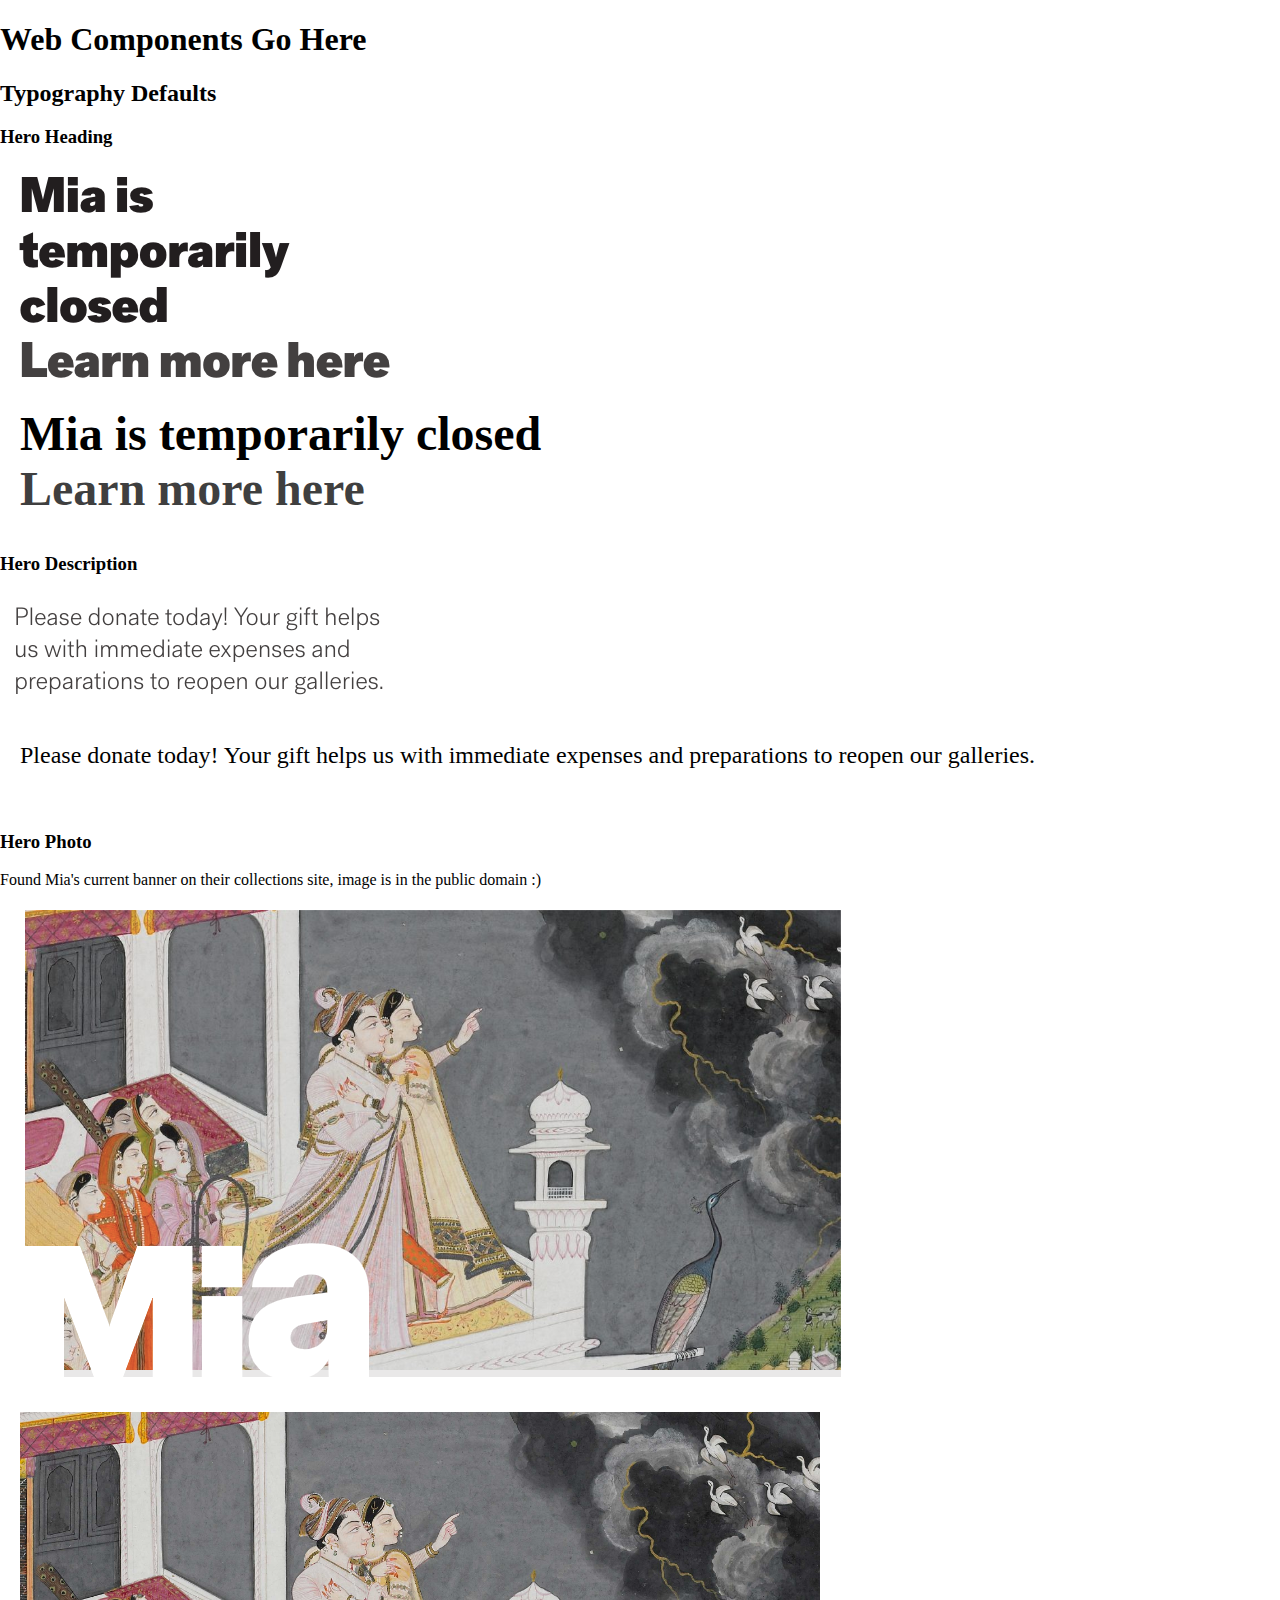
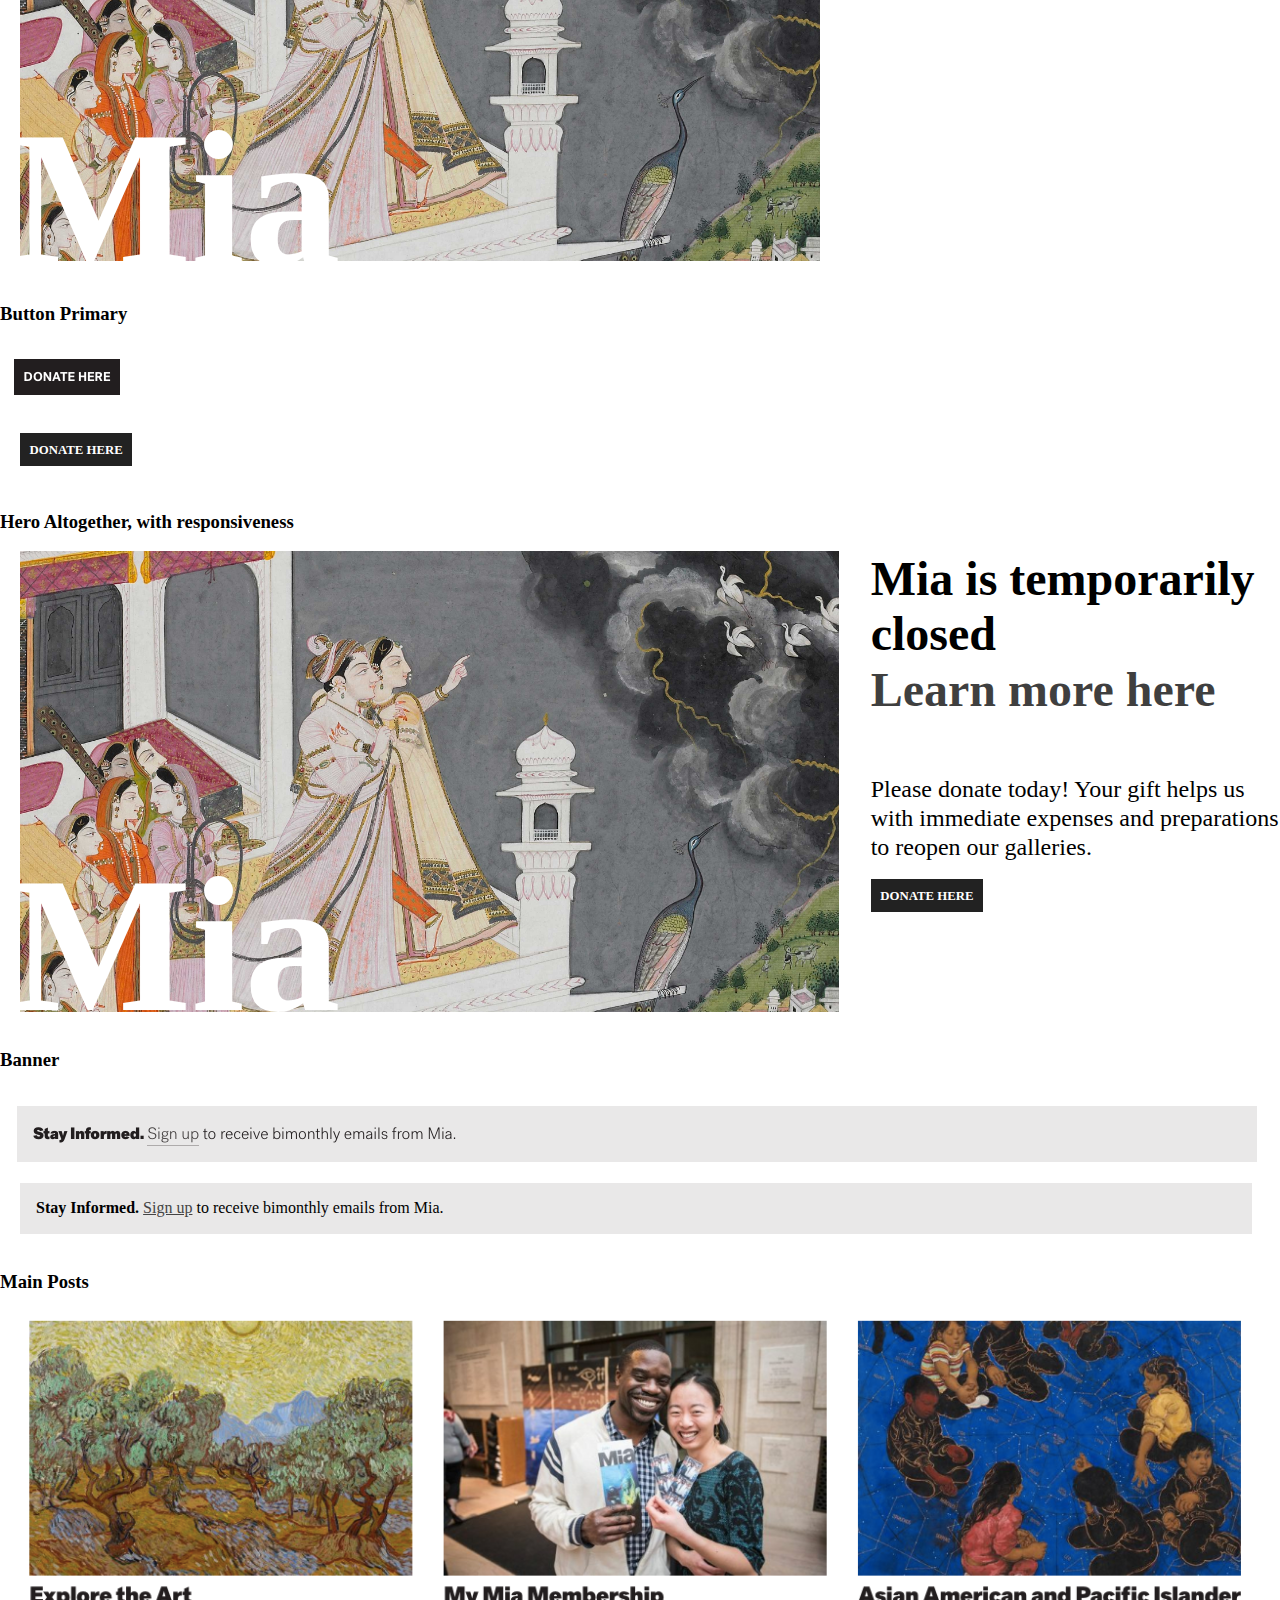
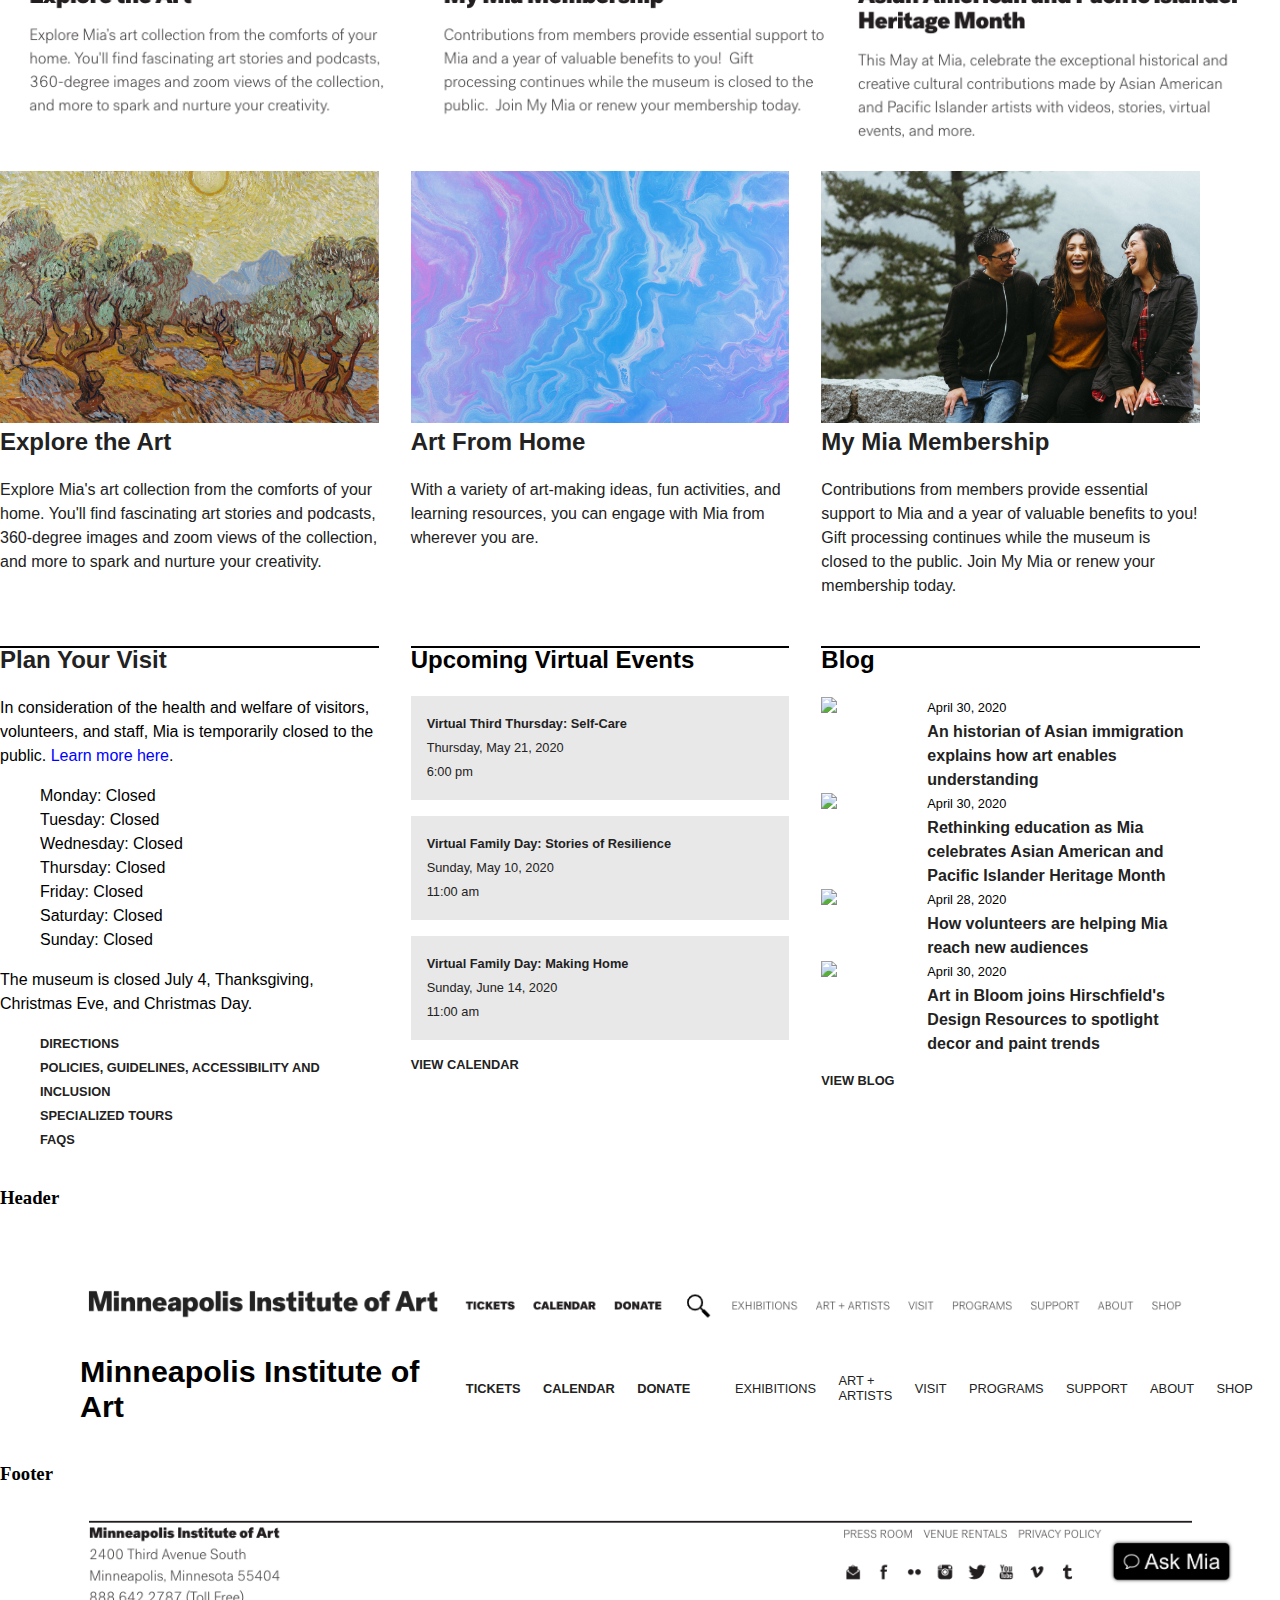
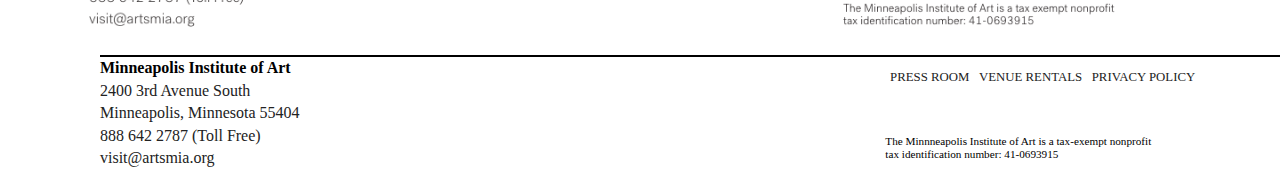
==== components/index.html @ d22b3270 "added new posts to main post" ====
<!doctype html>
<html lang="en">
    <head>
        <meta charset ="UTF-8">
        <title>Components | Mia</title>
        <link rel="stylesheet" href="../css/main.css" />
        <link rel="stylesheet" href="../css/normalize.css" />
        <script src="https://kit.fontawesome.com/094ca0e558.js" crossorigin="anonymous"></script>
        <script src="https://kit.fontawesome.com/3f10508ff5.js" crossorigin="anonymous"></script>
    </head>

    <body>
        <h1>Web Components Go Here</h1>

        <h2>Typography Defaults</h2>
        
        <article class="component">
            <h3 class="component_hero">Hero Heading</h3>
            <img src="img/home/hero/hero_title.png" alt="hero title Mia Is Temporarily Closed">
            <div class="hero__code">
                <h1 class="hero__title">Mia is temporarily closed</h1>
                <h2 class="hero__link"><a href="#">Learn more here</a></h2>
            </div>
        </article>  
        
        <br>

        <article class="component">
            <h3 class="component-hero">Hero Description</h3>
            <img src="img/home//hero/hero_description.png" alt="hero content">
            <div class="hero__code">
                <p class="hero__description">
                    Please donate today! Your gift helps us with immediate expenses and preparations to reopen our galleries.
                </p>
            </div>     
        </article>

        <br>

        <article class="component">
            <h3 class="component_hero">Hero Photo</h3>
            <p>Found Mia's current banner on their collections site, image is in the public domain :)</p>
            <img src="img/home/hero/hero_photo.png" alt="hero photo">
            <div class="hero__code">
                <figure>
                    <img src="../img/lovers16x9med.jpg" width="800" alt="watercolor">
                    <!--must credit: https://collections.artsmia.org/art/4319/lovers-watching-an-approaching-thunderstorm-india"-->
                    <figcaption class="logo">Mia</figcaption>
                </figure>
            </div>
        </article>

        <br>

        <article class="component">
            <h3 class="component_hero">Button Primary</h3>
            <img src="img/home/hero/button.png" alt="button primary">
            <div class="hero__code">
                <p class="button__primary"><a href="#">Donate Here</a></p>
            </div>
        </article>

        <br>

        <article class="component">
            <h3 class="component_hero">Hero Altogether, with responsiveness</h3>
            <div class="hero">
                <div class="hero__figure">
                    <figure>
                        <img src="../img/lovers16x9med.jpg" alt="watercolor entitled Lovers Watching an Approaching Thunderstorm">
                        <!--must credit: https://collections.artsmia.org/art/4319/lovers-watching-an-approaching-thunderstorm-india"-->
                        <figcaption class="logo">Mia</figcaption>
                    </figure>
                </div>
                <div class="hero__text">
                    <h1 class="hero__title">Mia is temporarily closed</h1>
                    <h2 class="hero__link"><a href="#">Learn more here</a></h2>

                    <p>&nbsp;</p>

                    <p class="hero__description">
                        Please donate today! Your gift helps us with immediate expenses and preparations to reopen our galleries.
                    </p>

                    <p class="button__primary"><a href="#">Donate Here</a></p>
                </div> <!--end hero text div-->
            </div> <!--end hero div-->
            

        </article>

        <br>

        <article class="component">
            <h3 class="component_hero">Banner</h3>
            <img src="img/home/banner/banner.png">
            <div class="banner__code">
                <div class="banner">
                    <h4 class="banner__title">Stay Informed.</h4>
                    <p class="banner__text"><a href="#" class="banner__link">Sign up</a> to receive bimonthly emails from Mia.</p>
                </div>
            </div>
        </article>

        <br>

        <article class="component"> 
            <h3 class="component_main">Main Posts</h3>
            <img src="img/home/posts/post-main.png" alt="screenshot">
            
            <div class="post_main">
                <div class="post_item">
                    <a href="#">
                        <img src="../img/olivetrees3x2.jpg" alt="painting of Olive Trees by Vincent Van Gogh">

                        <h3 class="item_heading">Explore the Art</h3>
                        <p>Explore Mia's art collection from the comforts of your home. You'll find fascinating art stories and podcasts, 360-degree images and zoom views of the collection, and more to spark and nurture your creativity.</p>
                    </a>
                </div>
                <div class="post_item">
                    <a href="#">
                        <img src="../img/pinkbluepainting.jpg" alt="pink and blue abstract painting">
                        
                        <h3 class="item_heading">Art From Home</h3>
                        <p>With a variety of art-making ideas, fun activities, and learning resources, you can engage with Mia from wherever you are.</p>
                    </a>
                </div>
                <div class="post_item">
                    <a href="#">
                        <img src="../img/laughingpeople.jpg" alt="three people laughing together">
                        
                        <h3 class="item_heading">My Mia Membership</h3>
                        <p>Contributions from members provide essential support to Mia and a year of valuable benefits to you! Gift processing continues while the museum is closed to the public. Join My Mia or renew your membership today.</p>
                    </a>
                </div>
                <div class="post_item">
                    <h3 class="item_heading-line"><a href="#">Plan Your Visit</a></h3>
                    <p>In consideration of the health and welfare of visitors, volunteers, and staff, Mia is temporarily closed to the public. <a href="#" class="link-blue">Learn more here</a>.</p>

                    <ul>
                        <li>Monday: Closed</li>
                        <li>Tuesday: Closed</li>
                        <li>Wednesday: Closed</li>
                        <li>Thursday: Closed</li>
                        <li>Friday: Closed</li>
                        <li>Saturday: Closed</li>
                        <li>Sunday: Closed</li>
                    </ul>

                    <p> The museum is closed July 4, Thanksgiving, Christmas Eve, and Christmas Day.</p>

                    <ul>
                        <li class="link-heavy"><a href="#">Directions</a></li>
                        <li class="link-heavy"><a href="#" class="link-heavy">Policies, Guidelines, Accessibility and Inclusion</a></li>
                        <li class="link-heavy"><a href="#" class="link-heavy">Specialized Tours</a></li>
                        <li class="link-heavy"><a href="#" class="link-heavy">FAQS</a></li>
                    </ul>
                </div>
                <div class="post_item">
                    <h3 class="item_heading-line">Upcoming Virtual Events</h3>
                    <div class="events">
                        <div class="events-list">
                            <div class="event_item">
                                <a href=#>
                                    <h4>Virtual Third Thursday: Self-Care</h4>
                                    <p>Thursday, May 21, 2020</p>
                                    <p>6:00 pm</p>
                                </a>
                            </div>
                            <div class="event_item">
                                <a href="#">
                                    <h4>Virtual Family Day: Stories of Resilience</h4>
                                    <p>Sunday, May 10, 2020</p>
                                    <p>11:00 am</p>
                                </a>
                            </div>
                            <div class="event_item">
                                <a href="#">
                                    <h4>Virtual Family Day: Making Home</h4>
                                    <p>Sunday, June 14, 2020</p>
                                    <p>11:00 am</p>
                                </a>
                            </div> <!--end div event-item-->
                        </div><!--end events list div-->
                    </div> <!--end div events-->

                    <p class="link-heavy"><a href="#">View Calendar</a></p>
        
                </div> <!--end div post item Upcoming Virtual Events-->
                <div class="post_item">
                    <h3 class="item_heading-line">Blog</h3>

                    <div class="blog-list">
                        <div class="blog_item">
                            <a href="#"><img src="http://placehold.it/90"></a>
                            <div class="blog-description">
                                <p>April 30, 2020</p>
                            <h4><a href="#">An historian of Asian immigration explains how art enables understanding</a></h4>
                            </div><!--end div blog description-->
                        </div><!--end div blog item-->
                        <div class="blog_item">
                            <a href="#"><img src="http://placehold.it/90"></a>
                            <div class="blog-description">
                                <p>April 30, 2020</p>
                                <h4><a href="#">Rethinking education as Mia celebrates Asian American and Pacific Islander Heritage Month</a></h4>
                            </div><!--end div blog description-->
                        </div><!--end div blog item-->
                        <div class="blog_item">
                            <a href="#"><img src="http://placehold.it/90"></a>
                            <div class="blog-description">
                                <p>April 28, 2020</p>
                                <h4><a href="#">How volunteers are helping Mia reach new audiences</a></h4>
                            </div><!--end div blog description-->
                        </div><!--end div blog item-->
                        <div class="blog_item">
                            <a href="#"><img src="http://placehold.it/90"></a>
                            <div class="blog-description">
                                <p>April 30, 2020</p>
                                <h4><a href="#">Art in Bloom joins Hirschfield's Design Resources to spotlight decor and paint trends</a></h4>
                            </div><!--end div blog description-->
                        </div><!--end div blog item-->
                    </div><!--end div blog post-->
                    <p class="link-heavy"><a href="#">View Blog</a></p>
                </div> <!--end div post-item Blog-->
            </div> <!--end div post main -->

        </article>




        <article class="component">
            <h3 class="component_header">Header</h3>
            <img src="img/home/header/header.png">
        
                
            <div class="header__code"> 
                <header class="page-header">
                    <h1 class="page-header_wordmark">Minneapolis Institute of Art</h1>
                    <ul class="navbar">
                        <li class="navbar_item navbar_item-primary"><a href="#!">Tickets</a></li>
                        <li class="navbar_item navbar_item-primary"><a href="#!">Calendar</a></li>
                        <li class="navbar_item navbar_item-primary"><a href="#!">Donate</a></li>
                        <li class="navbar_item navbar_item-icon"><a href="#!"><i class="fas fa-search"></i></a></li>
                        <li class="navbar_item navbar_item-secondary"><a href="#!">Exhibitions</a></li>
                        <li class="navbar_item navbar_item-secondary"><a href="#!">Art + Artists</a></li>
                        <li class="navbar_item navbar_item-secondary"><a href="#!">Visit</a></li>
                        <li class="navbar_item navbar_item-secondary"><a href="#!">Programs</a></li>
                        <li class="navbar_item navbar_item-secondary"><a href="#!">Support</a></li>
                        <li class="navbar_item navbar_item-secondary"><a href="#!">About</a></li>
                        <li class="navbar_item navbar_item-secondary"><a href="#!">Shop</a></li>
                    </ul>
                </header>
            </div>   
        </article>   
        
        <article class="component">
            <h3 class="component_footer">Footer</h3>
            <img src ="img/home/footer/footer.png">

            <div class="footer__code">
                <footer class="footer__navbar">
                    <ul class="contact__list">
                        <li class="contact__list-wordmark">Minneapolis Institute of Art</li>
                        <li class="contact__list-item"><a href="#">2400 3rd Avenue South <br> Minneapolis, Minnesota 55404</a></li>
                        <li class="contact__list-item"><a href="#">888 642 2787 (Toll Free)</a></li>
                        <li class="contact__list-item"><a href="#">visit@artsmia.org</a></li>
                    </ul>

                    <div class="nav__list">
                        <ul class="request__list">
                            <li><a href="#" class="request__list-item">Press Room</a></li>
                            <li><a href="#" class="request__list-item">Venue Rentals</a></li>
                            <li><a href="#" class="request__list-item">Privacy Policy</a></li>
                        </ul>

                        <ul class="social__list">
                            <li><a href="#" class="social__list-item"><i class="fas fa-envelope-open-text"></i></a></li>
                            <li><a href="#" class="social__list-item"><i class="fab fa-facebook-f"></i></a></li>
                            <li><a href="#" class="social__list-item"><i class="fab fa-flickr"></i></a></li>
                            <li><a href="#" class="social__list-item"><i class="fab fa-instagram-square"></i></a></li>
                            <li><a href="#" class="social__list-item"><i class="fab fa-twitter"></i></a></li>
                            <li><a href="#" class="social__list-item"><i class="fab fa-youtube-square"></i></a></li>
                            <li><a href="#" class="social__list-item"><i class="fab fa-vimeo-v"></i></a></li>
                            <li><a href="#" class="social__list-item"><i class="fab fa-tumblr"></i></a></li>
                        </ul>

                        <p class="tax-exempt">
                            The Minnneapolis Institute of Art is a tax-exempt nonprofit <br> tax identification number: 41-0693915</p>
                    </div>
                </footer>
            </div>
    
</body>
</html>
---- css/main.css ----
/** CSS for Components**/

/** Work Sans font stuffs**/
/* vietnamese */
@font-face {
  font-family: 'Work Sans';
  font-style: normal;
  font-weight: 200;
  font-display: swap;
  src: url(https://fonts.gstatic.com/s/worksans/v7/QGYsz_wNahGAdqQ43Rh_c6DptfpA4cD3.woff2) format('woff2');
  unicode-range: U+0102-0103, U+0110-0111, U+0128-0129, U+0168-0169, U+01A0-01A1, U+01AF-01B0, U+1EA0-1EF9, U+20AB;
}
/* latin-ext */
@font-face {
  font-family: 'Work Sans';
  font-style: normal;
  font-weight: 200;
  font-display: swap;
  src: url(https://fonts.gstatic.com/s/worksans/v7/QGYsz_wNahGAdqQ43Rh_cqDptfpA4cD3.woff2) format('woff2');
  unicode-range: U+0100-024F, U+0259, U+1E00-1EFF, U+2020, U+20A0-20AB, U+20AD-20CF, U+2113, U+2C60-2C7F, U+A720-A7FF;
}
/* latin */
@font-face {
  font-family: 'Work Sans';
  font-style: normal;
  font-weight: 200;
  font-display: swap;
  src: url(https://fonts.gstatic.com/s/worksans/v7/QGYsz_wNahGAdqQ43Rh_fKDptfpA4Q.woff2) format('woff2');
  unicode-range: U+0000-00FF, U+0131, U+0152-0153, U+02BB-02BC, U+02C6, U+02DA, U+02DC, U+2000-206F, U+2074, U+20AC, U+2122, U+2191, U+2193, U+2212, U+2215, U+FEFF, U+FFFD;
}
/* vietnamese */
@font-face {
  font-family: 'Work Sans';
  font-style: normal;
  font-weight: 300;
  font-display: swap;
  src: url(https://fonts.gstatic.com/s/worksans/v7/QGYsz_wNahGAdqQ43Rh_c6DptfpA4cD3.woff2) format('woff2');
  unicode-range: U+0102-0103, U+0110-0111, U+0128-0129, U+0168-0169, U+01A0-01A1, U+01AF-01B0, U+1EA0-1EF9, U+20AB;
}
/* latin-ext */
@font-face {
  font-family: 'Work Sans';
  font-style: normal;
  font-weight: 300;
  font-display: swap;
  src: url(https://fonts.gstatic.com/s/worksans/v7/QGYsz_wNahGAdqQ43Rh_cqDptfpA4cD3.woff2) format('woff2');
  unicode-range: U+0100-024F, U+0259, U+1E00-1EFF, U+2020, U+20A0-20AB, U+20AD-20CF, U+2113, U+2C60-2C7F, U+A720-A7FF;
}
/* latin */
@font-face {
  font-family: 'Work Sans';
  font-style: normal;
  font-weight: 300;
  font-display: swap;
  src: url(https://fonts.gstatic.com/s/worksans/v7/QGYsz_wNahGAdqQ43Rh_fKDptfpA4Q.woff2) format('woff2');
  unicode-range: U+0000-00FF, U+0131, U+0152-0153, U+02BB-02BC, U+02C6, U+02DA, U+02DC, U+2000-206F, U+2074, U+20AC, U+2122, U+2191, U+2193, U+2212, U+2215, U+FEFF, U+FFFD;
}
/* vietnamese */
@font-face {
  font-family: 'Work Sans';
  font-style: normal;
  font-weight: 400;
  font-display: swap;
  src: url(https://fonts.gstatic.com/s/worksans/v7/QGYsz_wNahGAdqQ43Rh_c6DptfpA4cD3.woff2) format('woff2');
  unicode-range: U+0102-0103, U+0110-0111, U+0128-0129, U+0168-0169, U+01A0-01A1, U+01AF-01B0, U+1EA0-1EF9, U+20AB;
}
/* latin-ext */
@font-face {
  font-family: 'Work Sans';
  font-style: normal;
  font-weight: 400;
  font-display: swap;
  src: url(https://fonts.gstatic.com/s/worksans/v7/QGYsz_wNahGAdqQ43Rh_cqDptfpA4cD3.woff2) format('woff2');
  unicode-range: U+0100-024F, U+0259, U+1E00-1EFF, U+2020, U+20A0-20AB, U+20AD-20CF, U+2113, U+2C60-2C7F, U+A720-A7FF;
}
/* latin */
@font-face {
  font-family: 'Work Sans';
  font-style: normal;
  font-weight: 400;
  font-display: swap;
  src: url(https://fonts.gstatic.com/s/worksans/v7/QGYsz_wNahGAdqQ43Rh_fKDptfpA4Q.woff2) format('woff2');
  unicode-range: U+0000-00FF, U+0131, U+0152-0153, U+02BB-02BC, U+02C6, U+02DA, U+02DC, U+2000-206F, U+2074, U+20AC, U+2122, U+2191, U+2193, U+2212, U+2215, U+FEFF, U+FFFD;
}
/* vietnamese */
@font-face {
  font-family: 'Work Sans';
  font-style: normal;
  font-weight: 500;
  font-display: swap;
  src: url(https://fonts.gstatic.com/s/worksans/v7/QGYsz_wNahGAdqQ43Rh_c6DptfpA4cD3.woff2) format('woff2');
  unicode-range: U+0102-0103, U+0110-0111, U+0128-0129, U+0168-0169, U+01A0-01A1, U+01AF-01B0, U+1EA0-1EF9, U+20AB;
}
/* latin-ext */
@font-face {
  font-family: 'Work Sans';
  font-style: normal;
  font-weight: 500;
  font-display: swap;
  src: url(https://fonts.gstatic.com/s/worksans/v7/QGYsz_wNahGAdqQ43Rh_cqDptfpA4cD3.woff2) format('woff2');
  unicode-range: U+0100-024F, U+0259, U+1E00-1EFF, U+2020, U+20A0-20AB, U+20AD-20CF, U+2113, U+2C60-2C7F, U+A720-A7FF;
}
/* latin */
@font-face {
  font-family: 'Work Sans';
  font-style: normal;
  font-weight: 500;
  font-display: swap;
  src: url(https://fonts.gstatic.com/s/worksans/v7/QGYsz_wNahGAdqQ43Rh_fKDptfpA4Q.woff2) format('woff2');
  unicode-range: U+0000-00FF, U+0131, U+0152-0153, U+02BB-02BC, U+02C6, U+02DA, U+02DC, U+2000-206F, U+2074, U+20AC, U+2122, U+2191, U+2193, U+2212, U+2215, U+FEFF, U+FFFD;
}
/* vietnamese */
@font-face {
  font-family: 'Work Sans';
  font-style: normal;
  font-weight: 700;
  font-display: swap;
  src: url(https://fonts.gstatic.com/s/worksans/v7/QGYsz_wNahGAdqQ43Rh_c6DptfpA4cD3.woff2) format('woff2');
  unicode-range: U+0102-0103, U+0110-0111, U+0128-0129, U+0168-0169, U+01A0-01A1, U+01AF-01B0, U+1EA0-1EF9, U+20AB;
}
/* latin-ext */
@font-face {
  font-family: 'Work Sans';
  font-style: normal;
  font-weight: 700;
  font-display: swap;
  src: url(https://fonts.gstatic.com/s/worksans/v7/QGYsz_wNahGAdqQ43Rh_cqDptfpA4cD3.woff2) format('woff2');
  unicode-range: U+0100-024F, U+0259, U+1E00-1EFF, U+2020, U+20A0-20AB, U+20AD-20CF, U+2113, U+2C60-2C7F, U+A720-A7FF;
}
/* latin */
@font-face {
  font-family: 'Work Sans';
  font-style: normal;
  font-weight: 700;
  font-display: swap;
  src: url(https://fonts.gstatic.com/s/worksans/v7/QGYsz_wNahGAdqQ43Rh_fKDptfpA4Q.woff2) format('woff2');
  unicode-range: U+0000-00FF, U+0131, U+0152-0153, U+02BB-02BC, U+02C6, U+02DA, U+02DC, U+2000-206F, U+2074, U+20AC, U+2122, U+2191, U+2193, U+2212, U+2215, U+FEFF, U+FFFD;
}
/* vietnamese */
@font-face {
  font-family: 'Work Sans';
  font-style: normal;
  font-weight: 900;
  font-display: swap;
  src: url(https://fonts.gstatic.com/s/worksans/v7/QGYsz_wNahGAdqQ43Rh_c6DptfpA4cD3.woff2) format('woff2');
  unicode-range: U+0102-0103, U+0110-0111, U+0128-0129, U+0168-0169, U+01A0-01A1, U+01AF-01B0, U+1EA0-1EF9, U+20AB;
}
/* latin-ext */
@font-face {
  font-family: 'Work Sans';
  font-style: normal;
  font-weight: 900;
  font-display: swap;
  src: url(https://fonts.gstatic.com/s/worksans/v7/QGYsz_wNahGAdqQ43Rh_cqDptfpA4cD3.woff2) format('woff2');
  unicode-range: U+0100-024F, U+0259, U+1E00-1EFF, U+2020, U+20A0-20AB, U+20AD-20CF, U+2113, U+2C60-2C7F, U+A720-A7FF;
}
/* latin */
@font-face {
  font-family: 'Work Sans';
  font-style: normal;
  font-weight: 900;
  font-display: swap;
  src: url(https://fonts.gstatic.com/s/worksans/v7/QGYsz_wNahGAdqQ43Rh_fKDptfpA4Q.woff2) format('woff2');
  unicode-range: U+0000-00FF, U+0131, U+0152-0153, U+02BB-02BC, U+02C6, U+02DA, U+02DC, U+2000-206F, U+2074, U+20AC, U+2122, U+2191, U+2193, U+2212, U+2215, U+FEFF, U+FFFD;
}


img {
  max-width: 100%;
}

/**Header**/
/** Make it Match 11.2 Assignment **/


.header__code {
  font-family: 'Work Sans', sans-serif; 
}


.page-header {
  display: flex;
  padding-left: 5rem;
  justify-content: center;
  margin: 0;
}

.page-header_wordmark {
  font-weight: 700;
  font-size: 1.9rem;
}

.navbar {
  list-style-type: none;
  display: flex;
  align-items: center;
  font-size: .8rem;
  padding: 0 1rem; 
}

.navbar_item {
  padding: 0 .7rem;
}


.navbar_item a {
  text-decoration: none;
  color:#222;
}

.navbar_item a:hover {
   text-decoration: underline;
}

.navbar_item-icon {
  font-size: 1.2rem;
}

.navbar_item-icon a:hover {
  color: rgba(0, 0, 0, .75);
}

.navbar_item-primary, .navbar_item-secondary {
  text-transform: uppercase;
}

.navbar_item-primary {
  font-weight: 700;
}

.navbar_item-secondary {
  font-weight: 300;
}


/**Hero**/

  .hero__code, .banner__code, .hero {
    font-family: 'Work Sans', serif;
    padding-left: 20px;
  }

  .hero__title {
  font-weight: 900;
  font-size: 3rem;
  margin: 0;
  }

  h2 {
      margin: 0;
  }

  .hero__link a {
      font-weight: 900;
      font-size: 3rem;
      color: rgba(0, 0, 0, .75);
      text-decoration: none;
  }

  .hero__link a:hover {
    color: #222;
  }

  .hero__description {
    font-weight: 300;
    font-size: 1.5rem;
    line-height: 1.8rem;
  }

  figure {
    position: relative;
    margin: 0;
  }

  .hero img {
    display: block;
    max-width: 100%;
  }
  
  .logo {
  position: absolute;
  bottom: -45px;
  left: -10px;
  color: white;
  font-weight: 900;
  font-size: 12rem;
  width: 100%;
  max-height: 100%;
  overflow: hidden;
}

.hero {
  display: grid;
  grid-template-columns: 2fr 1fr;
  grid-gap: 2rem;
  box-sizing: border-box;
  max-width: 80rem;
}

@media (max-width: 65rem) {
  .hero {
  grid-template-columns: 1fr;
  }
}


/** Buttons**/

.button__primary a {
  color: white;
  text-decoration: none;
  text-transform: uppercase;
  background-color: #222;
  padding: .6rem;
  font-weight: 700;
  font-size: .8rem;
}

.button__primary a:hover {
  background-color: rgba(0,0,0,.75);
}

/**Banner**/

.banner {
  background-color: #e9e8e8;
  max-width: 75rem;
  padding: 1rem;
}

.banner__title {
  display: inline;
  font-weight: 700;
 
}

.banner__text {
  display: inline;
  font-weight: 300;
}

.banner__link {
  color: #444;
}

/** Footer **/

.footer__code {
  font-family: 'Work Sans', sans serif;
  padding-left: 100px;
  
}

.footer__navbar {
  display: flex;
  justify-content: space-between;
  border-top: 2px solid black;
  max-width: 75rem;
  flex-wrap: wrap;
}

footer ul {
  list-style-type: none;
}

.contact__list {
  font-weight: 300;
  line-height: 1.4rem;
  padding: 0;
  margin: 0;

}
  
.contact__list-wordmark {
  font-weight: 700;
}

.contact__list-item a {
  text-decoration: none;
  color: #222;
}

.contact__list-item a:hover {
  text-decoration: underline;
}

.nav__list {
  padding-right: 5rem;
}

.request__list {
  display: flex;
  text-transform: uppercase;
  font-weight: 300;
  font-size: .8rem;
  padding: 0;
}

.request__list-item {
  padding: .3rem;
}

.request__list a:hover {
  text-decoration: underline;
}

.request__list a, .social__list a {
  color: #222;
  text-decoration: none;
}

.social__list {
  display: flex;
  padding: 0;
}

.social__list-item {
  padding: .7rem;
}

.social__list a:hover {
  color: rgba(0, 0, 0, .75);
}

.tax-exempt{
  font-weight: 300;
  font-size: .7rem;
}


/**Post Main**/

.post_main {
  display: grid;
  grid-template-columns: repeat(auto-fill, minmax(300px, 1fr));
  grid-gap: 2rem;
  font-family: "Work Sans", sans-serif;
  font-weight: 300;
  max-width: 75rem;
  line-height: 1.5rem;
}

.post_main a {
  text-decoration: none;
  color: #222;
}

.item_heading {
  font-weight: 900;
  font-size: 1.5rem;
  margin-top: 0;
}

.item_heading-line {
  font-weight: 900;
  font-size: 1.5rem;
  border-top: 2px solid black;
  margin-top: 0;
}

.link-heavy {
  font-weight: 700;
  font-size: .8rem;
  text-transform: uppercase;
  color: #222;
}

.link-heavy a:hover {
  text-decoration: underline;
}

.link-blue {
  color: blue !important;
}

.post_item ul {
  list-style-type: none;
}

/**Upcoming Virtual Events and Blog**/

.events-list {
  display: grid;
  grid-row-gap: 1rem;
  font-size: .8rem;
}

.event_item {
  background-color: #e9e8e8;
  padding: 1rem;
}

.event_item:hover {
  background-color: #333;
}

.event_item a:hover {
  color: white;
}

.blog_item {
  display: grid;
  grid-template-columns: 90px 1fr;
  grid-column-gap: 1rem;
  margin: 0;
}

.blog_item p, .event_item p {
  font-size: .8rem;
  margin: 0;
}

.blog_item h4 {
  margin: 0;
  font-weight: 800;
}

.blog_item a:hover {
  text-decoration: underline;

}

.event_item h4 {
  margin: 0;
  font-weight: 700;
}
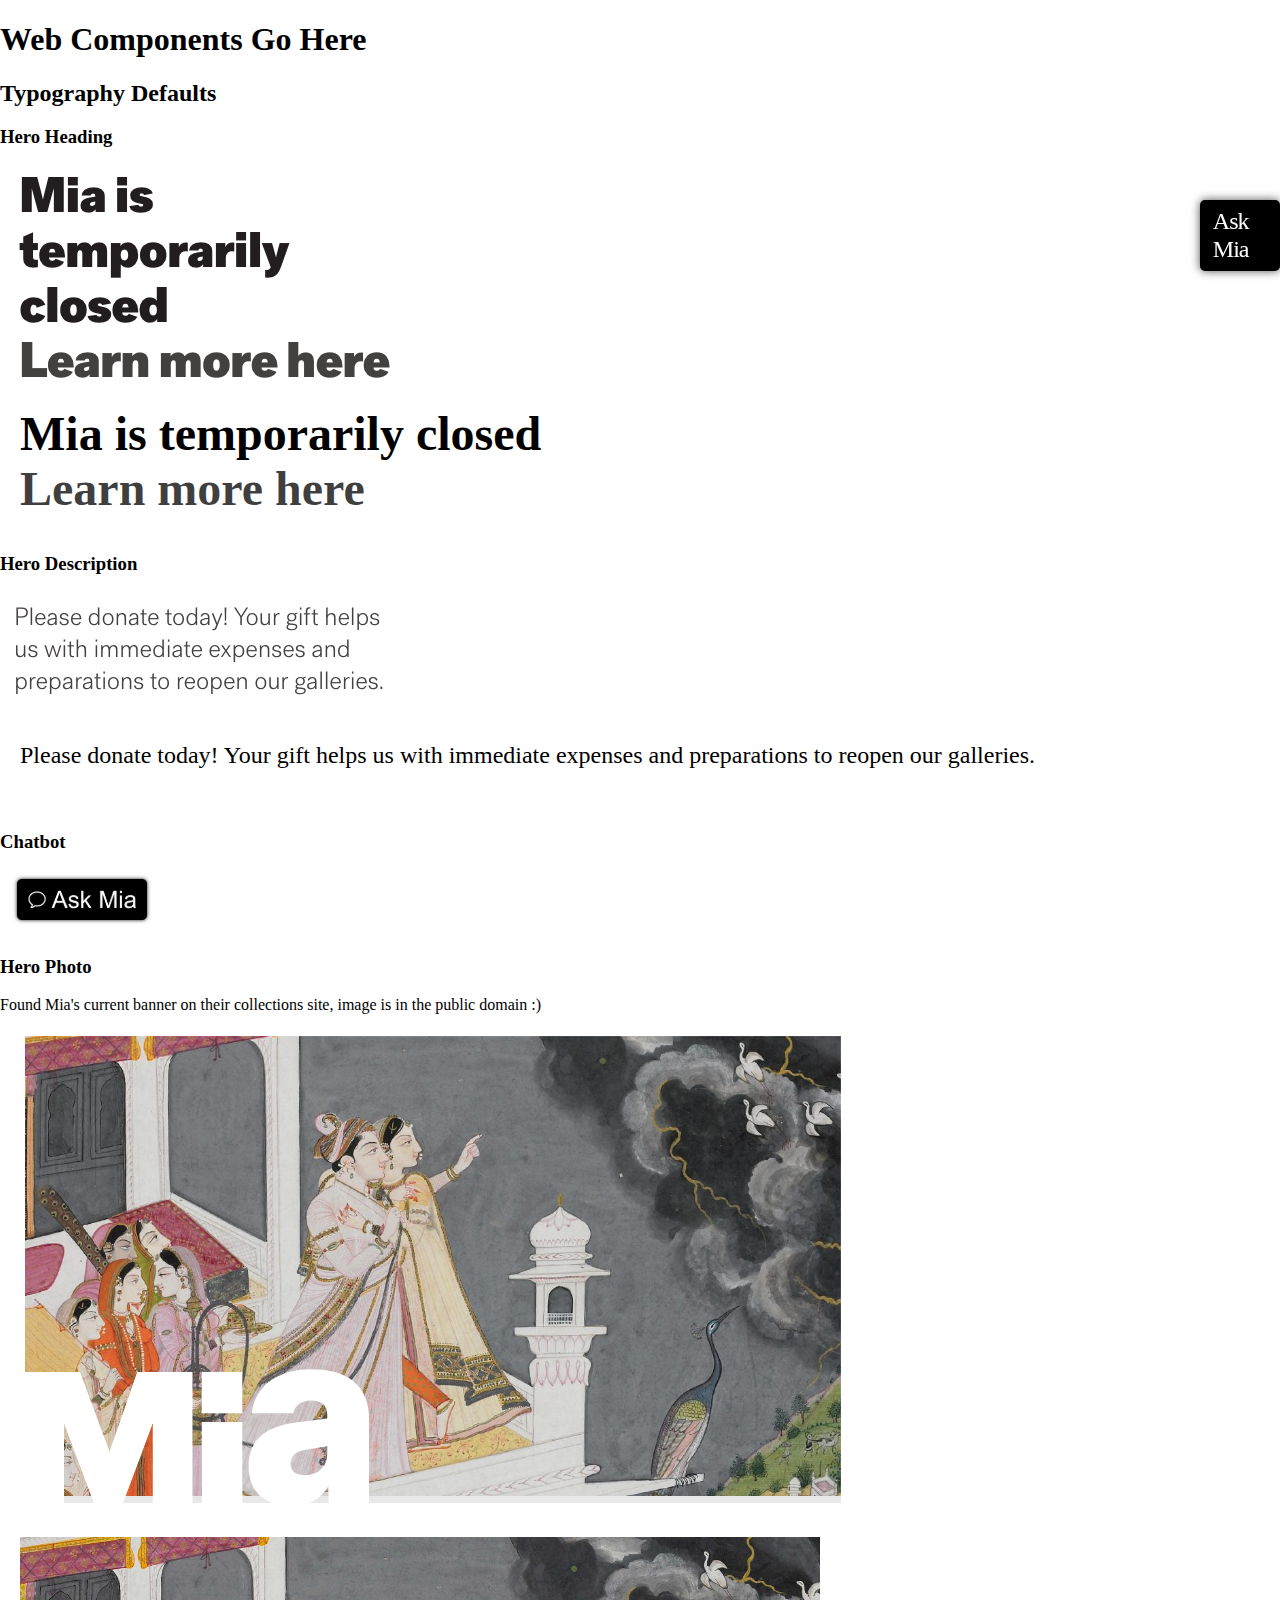
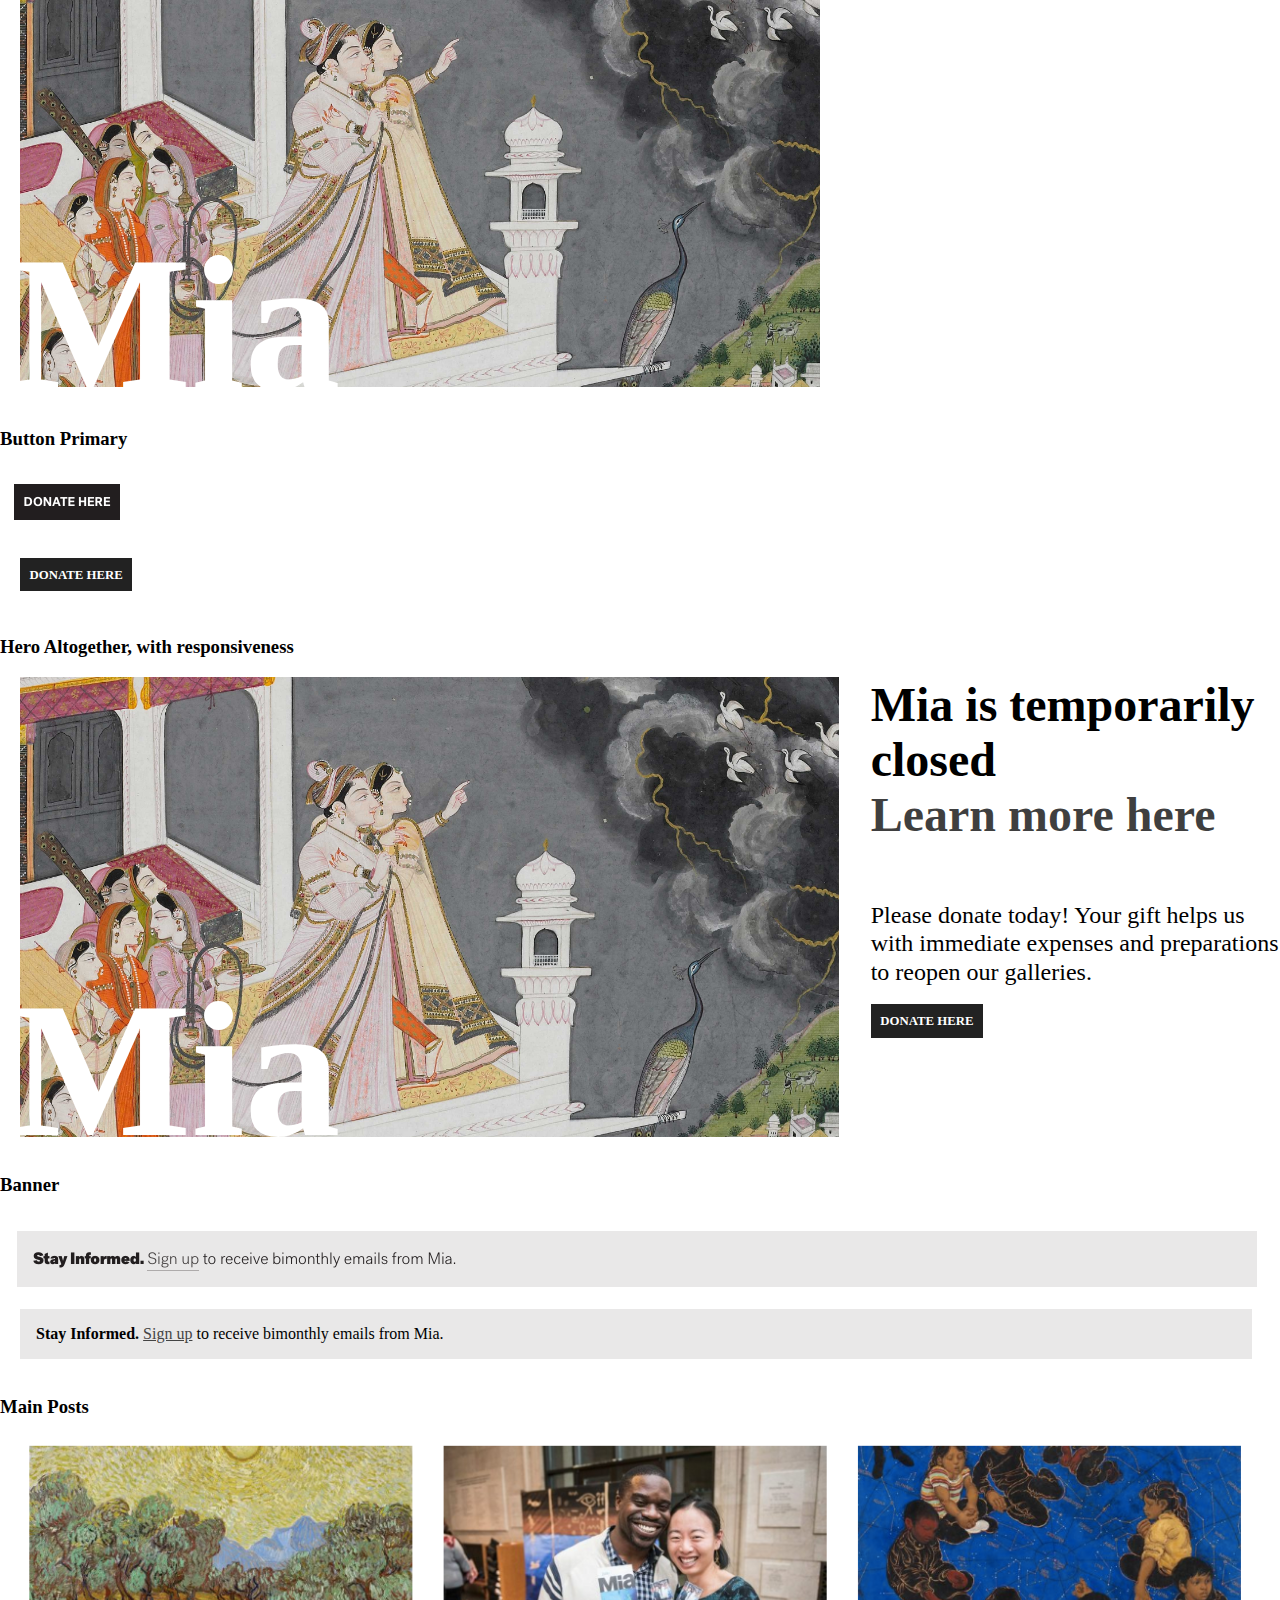
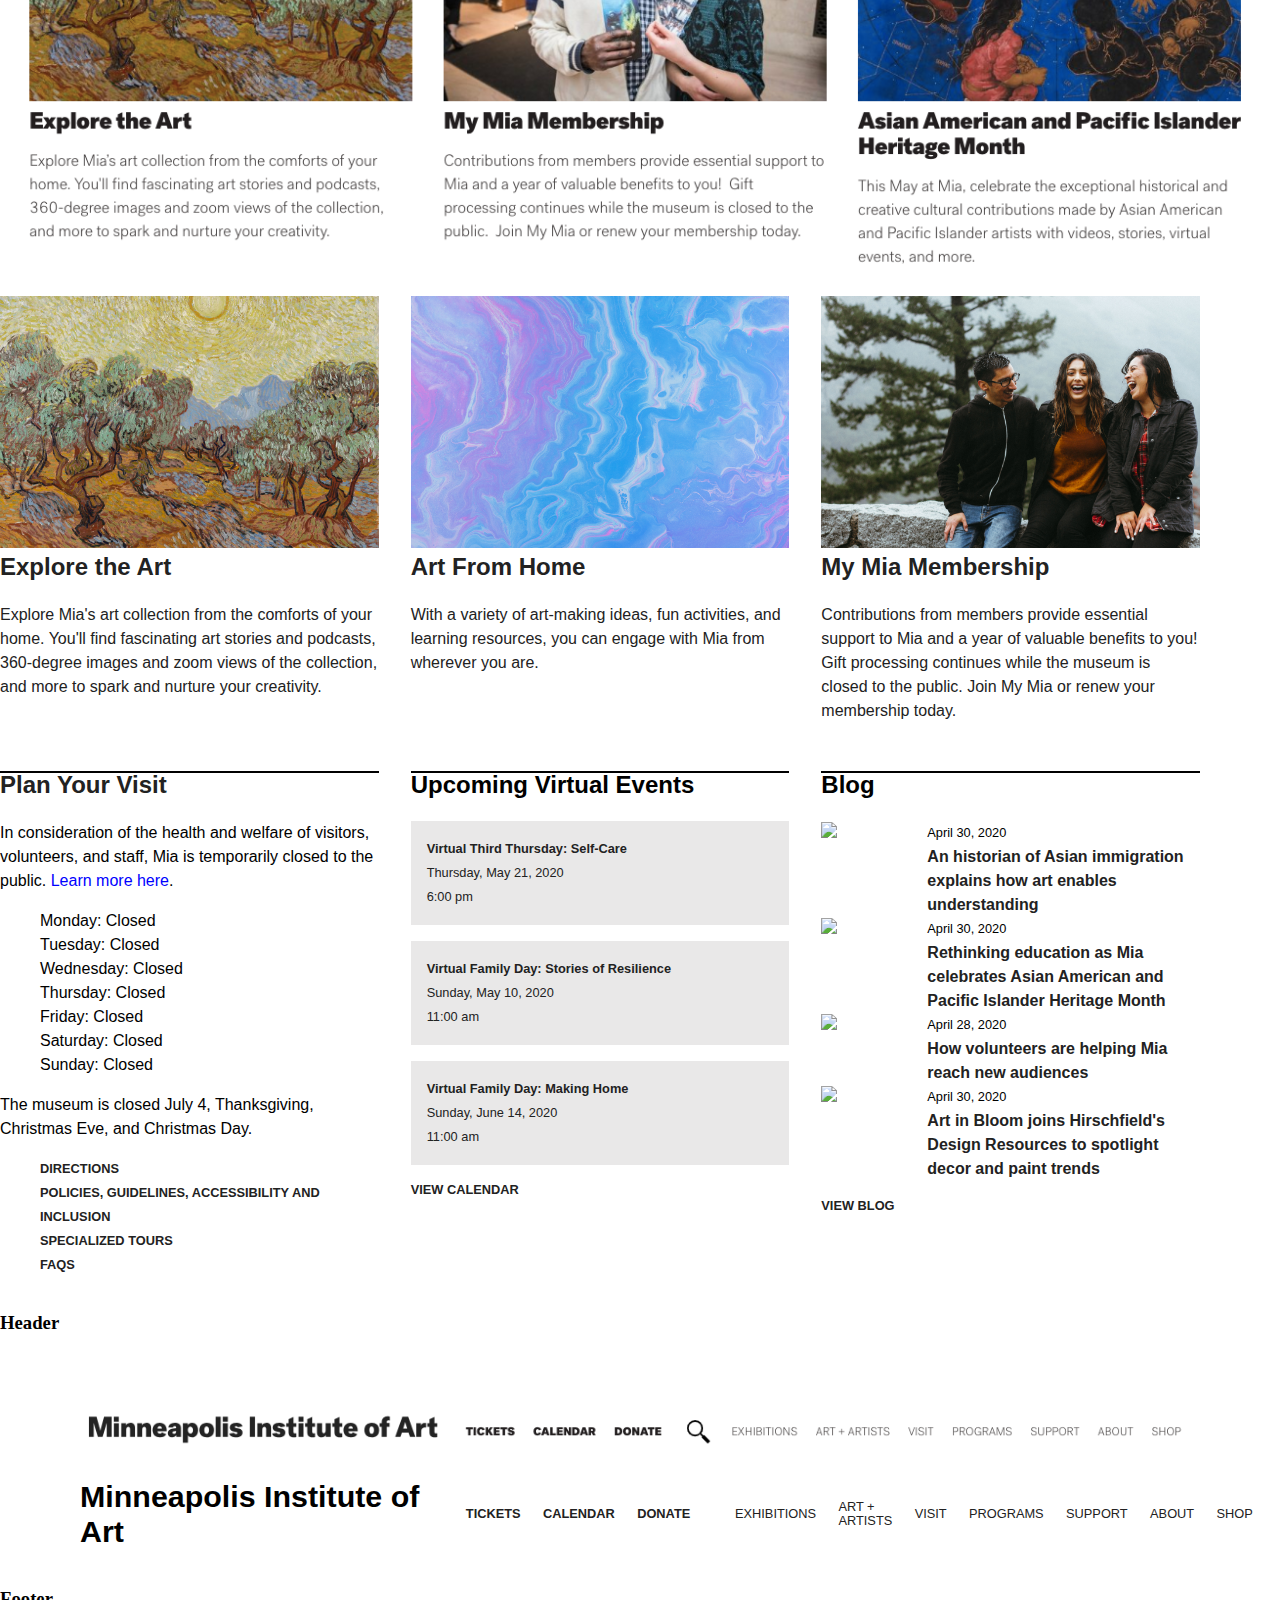
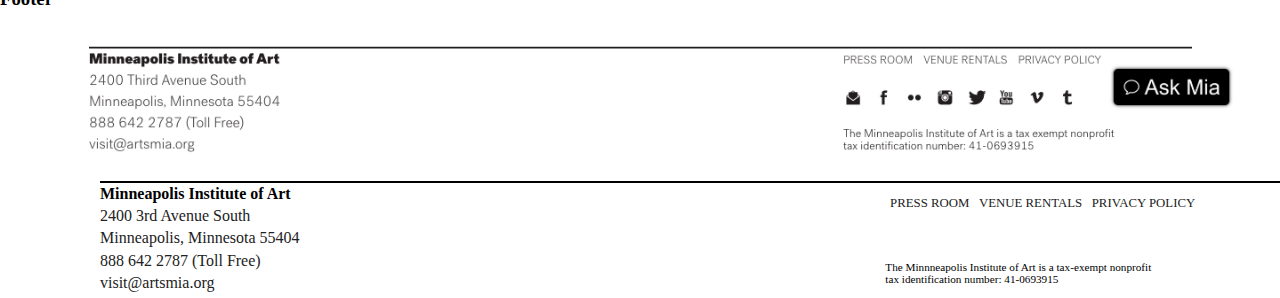
==== commit 5a350b17: "add chatbot button" ====
--- a/components/index.html
+++ b/components/index.html
@@ -36,6 +36,16 @@
         </article>
 
         <br>
+
+        <article class="component">
+            <h3>Chatbot</h3>
+            <img src="img/home/chatbot.png">
+            <div class="chatbot_code">
+                <p class="chatbot"><a href="#"><i class="far fa-comment"></i> Ask Mia</a></p>
+            </div>
+
+        </article>
+    
 
         <article class="component">
             <h3 class="component_hero">Hero Photo</h3>
@@ -223,10 +233,7 @@
                     <p class="link-heavy"><a href="#">View Blog</a></p>
                 </div> <!--end div post-item Blog-->
             </div> <!--end div post main -->
-
-        </article>
-
-
+        </article>
 
 
         <article class="component">
@@ -290,6 +297,8 @@
                     </div>
                 </footer>
             </div>
-    
+        </article>
+
+
 </body>
 </html>--- a/css/main.css
+++ b/css/main.css
@@ -523,4 +523,25 @@
 .event_item h4 {
   margin: 0;
   font-weight: 700;
+}
+
+/** Chatbot **/
+
+.chatbot {
+}
+
+.chatbot a {
+  font-family: "Work Sans", sans serif;
+  font-size: 1.5rem;
+  background-color: black;
+  color: white;
+  padding: .5rem .8rem;
+  border-radius: 5px;
+  text-decoration: none;
+  letter-spacing: -1px;
+  box-shadow: 0 0 10px 0 rgba(0,0,0, .7);
+  position: fixed;
+  top: 200px;
+  left: 1200px;
+  
 }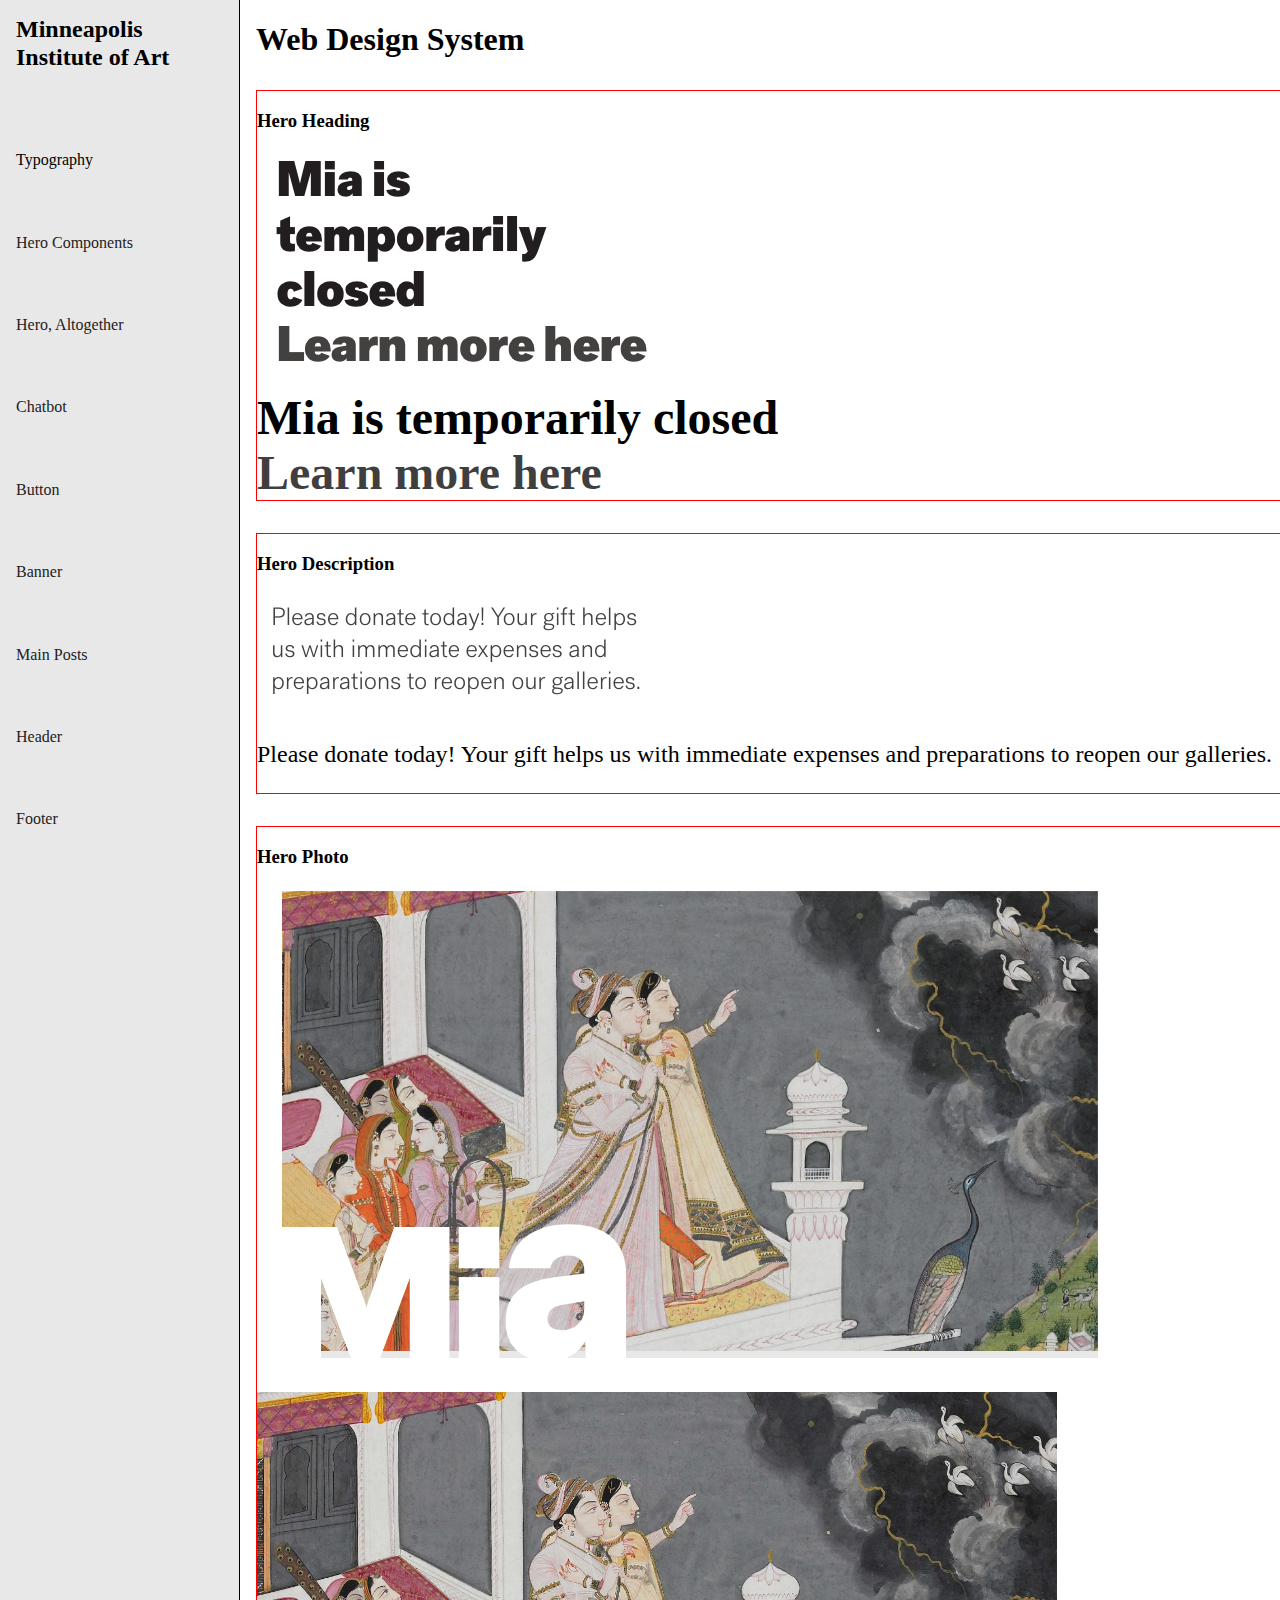
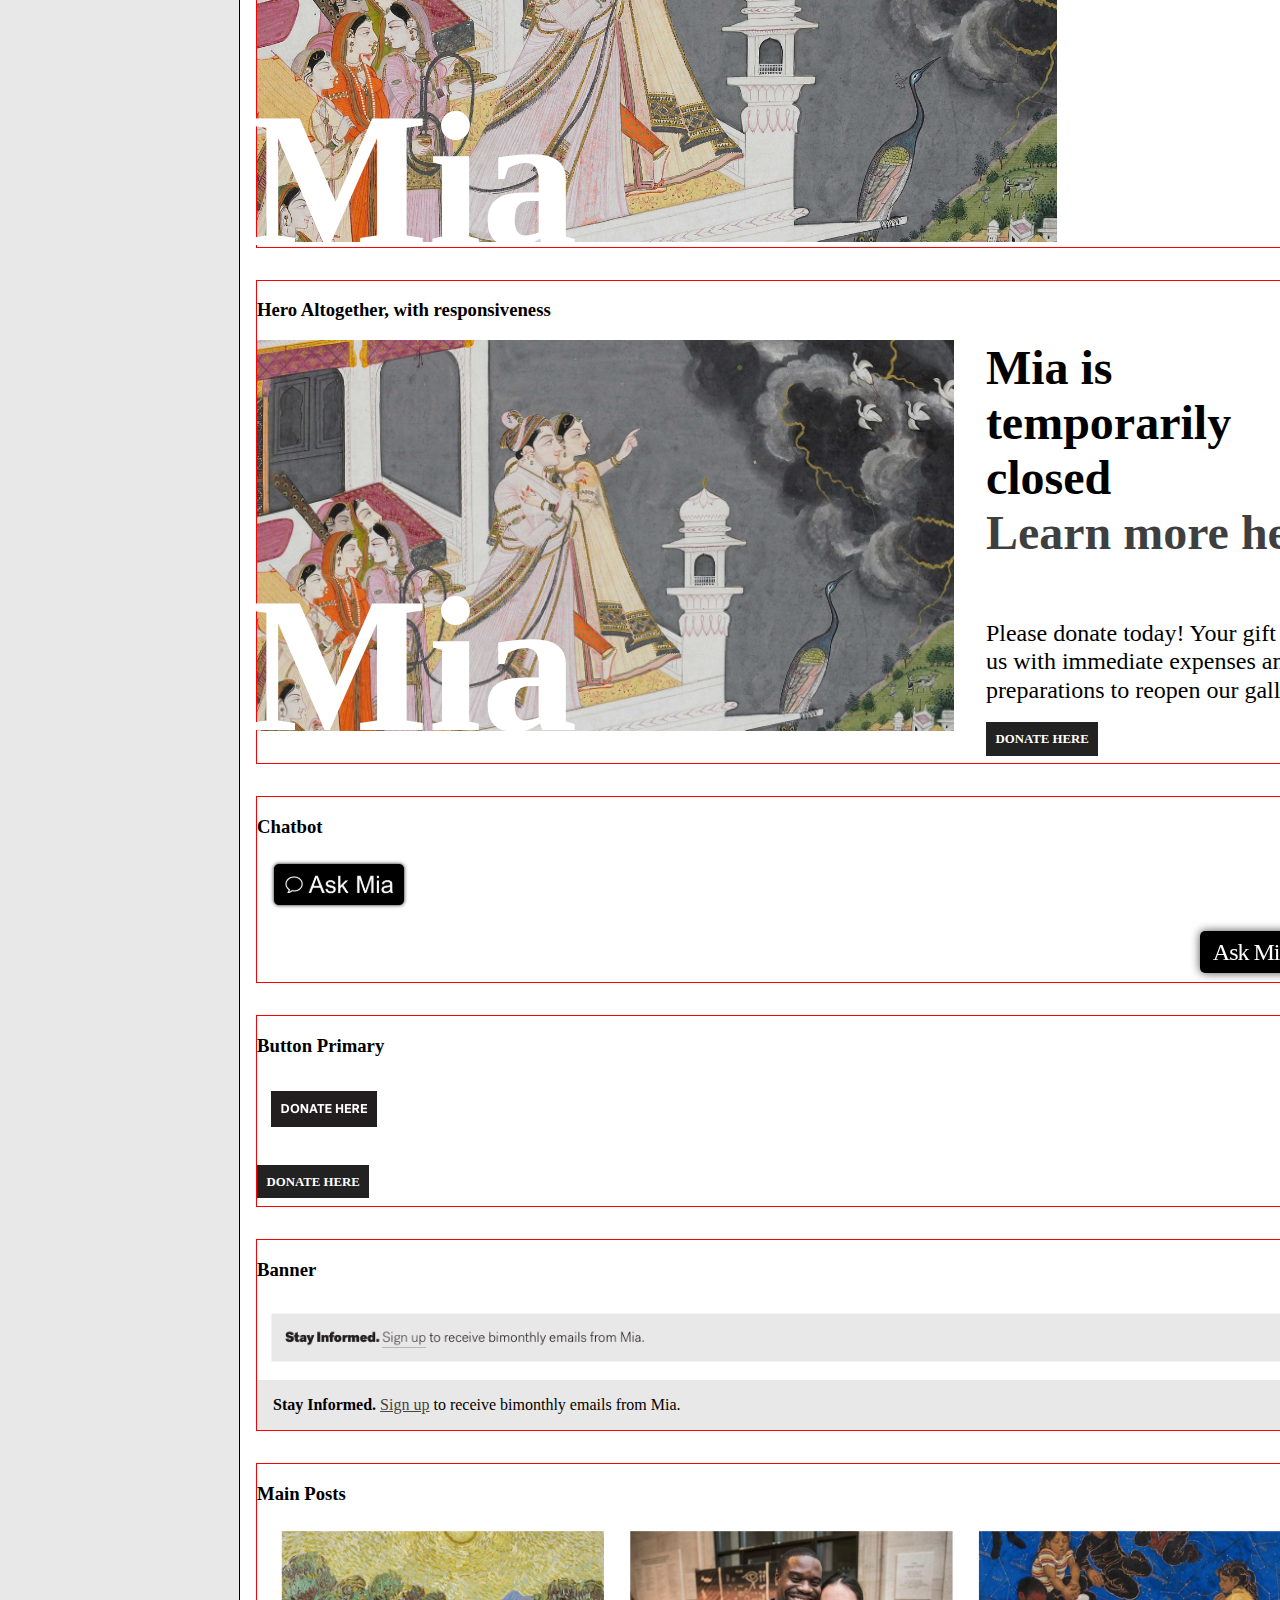
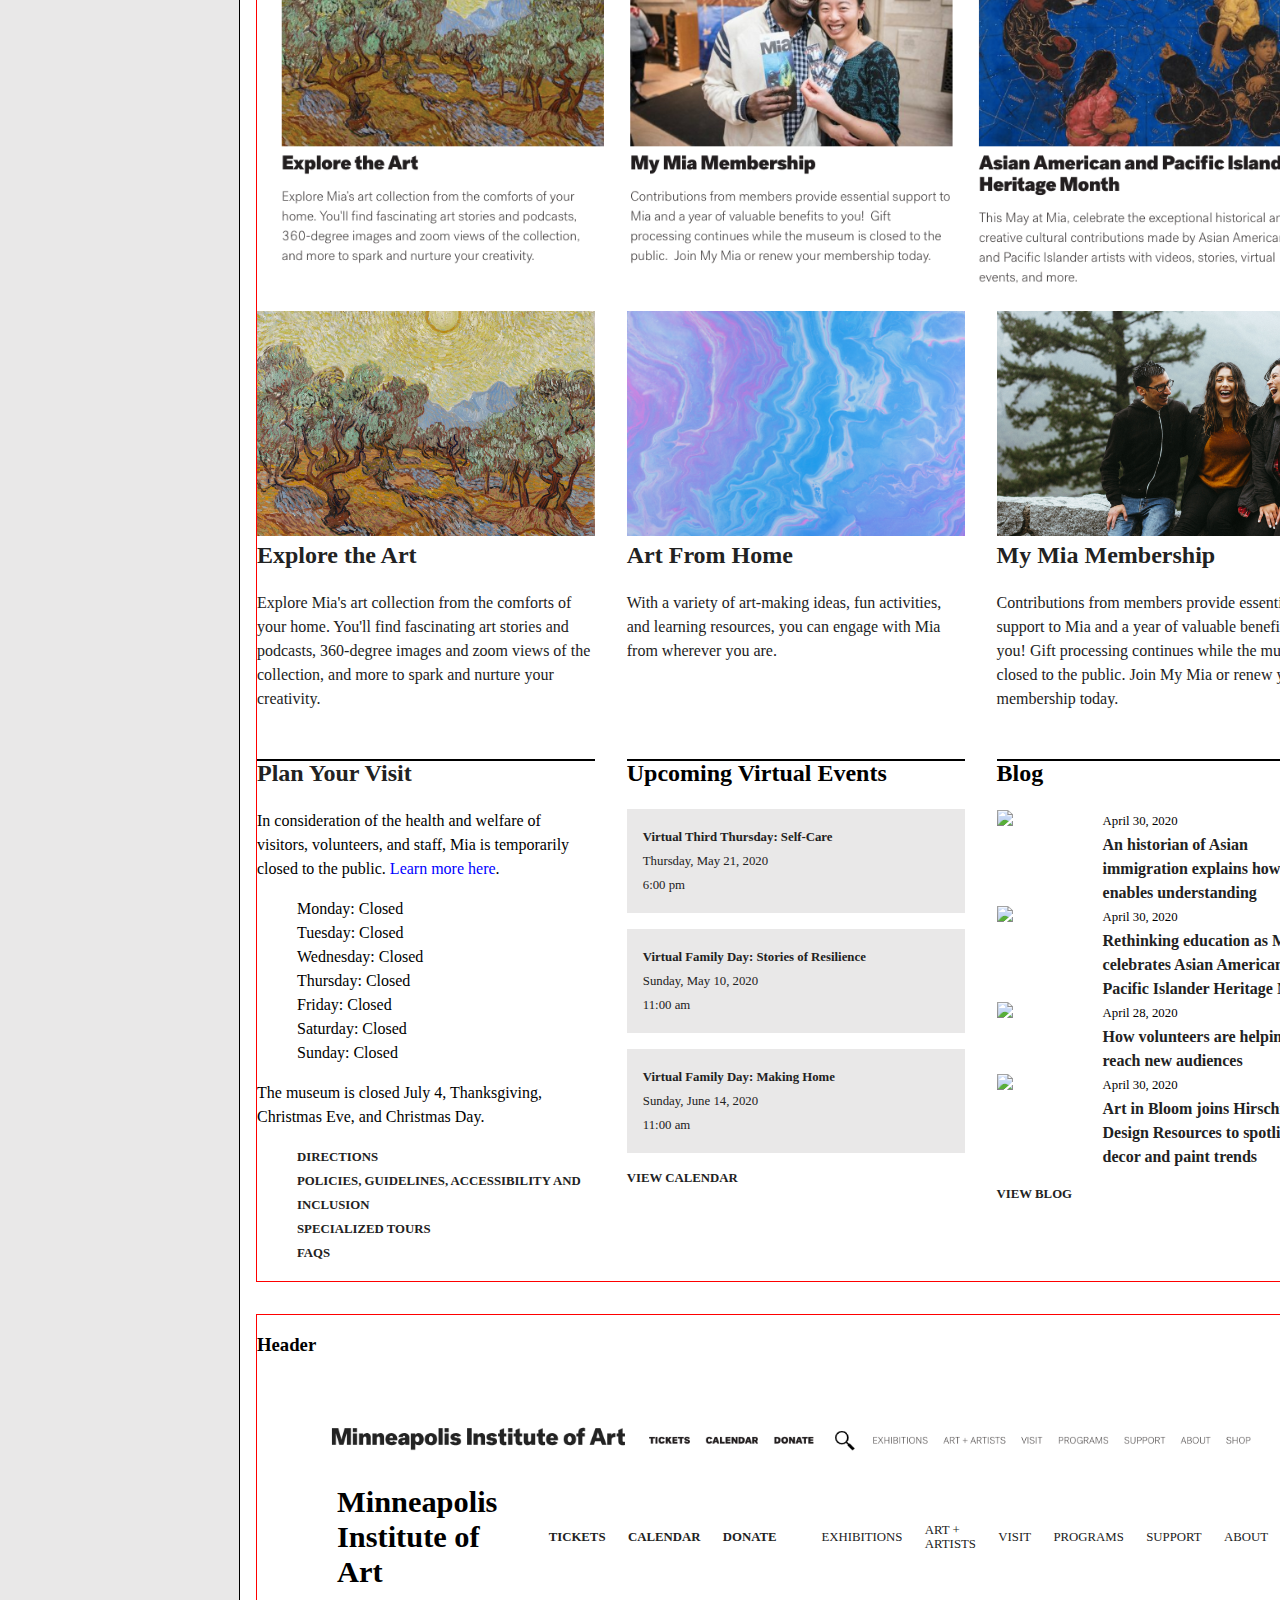
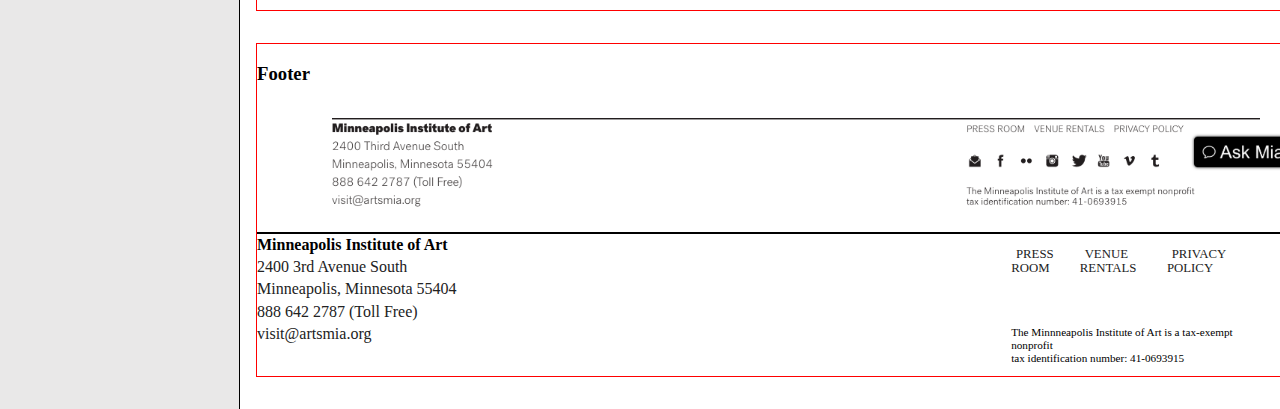
==== commit 8fa420e5: "gridded header, footer, then added sidebar and wrecked all the responsiveness" ====
--- a/components/index.html
+++ b/components/index.html
@@ -9,24 +9,37 @@
         <script src="https://kit.fontawesome.com/3f10508ff5.js" crossorigin="anonymous"></script>
     </head>
 
-    <body>
-        <h1>Web Components Go Here</h1>
-
-        <h2>Typography Defaults</h2>
+<body>
+    <header class="sidebar">
+        <h2>Minneapolis Institute of Art</h2>
+        <ul>
+            <li>Typography</li>
+            <li><a href="index.html#component_hero-heading">Hero Components</a></li>
+            <li><a href="index.html#component_hero-all">Hero, Altogether</a></li>
+            <li><a href="index.html#component_chatbot">Chatbot</a></li>
+            <li><a href="index.html#component_button">Button</a></li>
+            <li><a href="index.html#component_banner">Banner</a></li>
+            <li><a href="index.html#component_main">Main Posts</a></li>
+            <li><a href="index.html#component_header">Header</a></li>
+            <li><a href="index.html#component_footer">Footer</a></li>
+        </ul>
+    </header>
+
+    <div class="container">
+        <h1>Web Design System</h1>
+
         
         <article class="component">
-            <h3 class="component_hero">Hero Heading</h3>
+            <h3 id="component_hero-heading">Hero Heading</h3>
             <img src="img/home/hero/hero_title.png" alt="hero title Mia Is Temporarily Closed">
             <div class="hero__code">
                 <h1 class="hero__title">Mia is temporarily closed</h1>
                 <h2 class="hero__link"><a href="#">Learn more here</a></h2>
             </div>
         </article>  
-        
-        <br>
-
-        <article class="component">
-            <h3 class="component-hero">Hero Description</h3>
+
+        <article class="component">
+            <h3 class="component_hero">Hero Description</h3>
             <img src="img/home//hero/hero_description.png" alt="hero content">
             <div class="hero__code">
                 <p class="hero__description">
@@ -35,21 +48,8 @@
             </div>     
         </article>
 
-        <br>
-
-        <article class="component">
-            <h3>Chatbot</h3>
-            <img src="img/home/chatbot.png">
-            <div class="chatbot_code">
-                <p class="chatbot"><a href="#"><i class="far fa-comment"></i> Ask Mia</a></p>
-            </div>
-
-        </article>
-    
-
         <article class="component">
             <h3 class="component_hero">Hero Photo</h3>
-            <p>Found Mia's current banner on their collections site, image is in the public domain :)</p>
             <img src="img/home/hero/hero_photo.png" alt="hero photo">
             <div class="hero__code">
                 <figure>
@@ -60,20 +60,8 @@
             </div>
         </article>
 
-        <br>
-
-        <article class="component">
-            <h3 class="component_hero">Button Primary</h3>
-            <img src="img/home/hero/button.png" alt="button primary">
-            <div class="hero__code">
-                <p class="button__primary"><a href="#">Donate Here</a></p>
-            </div>
-        </article>
-
-        <br>
-
-        <article class="component">
-            <h3 class="component_hero">Hero Altogether, with responsiveness</h3>
+        <article class="component">
+            <h3 id="component_hero-all">Hero Altogether, with responsiveness</h3>
             <div class="hero">
                 <div class="hero__figure">
                     <figure>
@@ -95,14 +83,26 @@
                     <p class="button__primary"><a href="#">Donate Here</a></p>
                 </div> <!--end hero text div-->
             </div> <!--end hero div-->
-            
-
-        </article>
-
-        <br>
-
-        <article class="component">
-            <h3 class="component_hero">Banner</h3>
+        </article>
+
+        <article class="component">
+            <h3 id="component_chatbot">Chatbot</h3>
+            <img src="img/home/chatbot.png">
+            <div class="chatbot_code">
+                <p class="chatbot"><a href="#"><i class="far fa-comment"></i> Ask Mia</a></p>
+            </div>
+        </article>
+
+        <article class="component">
+            <h3 id="component_button">Button Primary</h3>
+            <img src="img/home/hero/button.png" alt="button primary">
+            <div class="hero__code">
+                <p class="button__primary"><a href="#">Donate Here</a></p>
+            </div>
+        </article>
+
+        <article class="component">
+            <h3 id="component_banner">Banner</h3>
             <img src="img/home/banner/banner.png">
             <div class="banner__code">
                 <div class="banner">
@@ -112,14 +112,12 @@
             </div>
         </article>
 
-        <br>
-
         <article class="component"> 
-            <h3 class="component_main">Main Posts</h3>
+            <h3 id="component_main">Main Posts</h3>
             <img src="img/home/posts/post-main.png" alt="screenshot">
             
-            <div class="post_main">
-                <div class="post_item">
+            <div class="main__code">
+                <div class="main_item">
                     <a href="#">
                         <img src="../img/olivetrees3x2.jpg" alt="painting of Olive Trees by Vincent Van Gogh">
 
@@ -127,7 +125,7 @@
                         <p>Explore Mia's art collection from the comforts of your home. You'll find fascinating art stories and podcasts, 360-degree images and zoom views of the collection, and more to spark and nurture your creativity.</p>
                     </a>
                 </div>
-                <div class="post_item">
+                <div class="main_item">
                     <a href="#">
                         <img src="../img/pinkbluepainting.jpg" alt="pink and blue abstract painting">
                         
@@ -135,7 +133,7 @@
                         <p>With a variety of art-making ideas, fun activities, and learning resources, you can engage with Mia from wherever you are.</p>
                     </a>
                 </div>
-                <div class="post_item">
+                <div class="main_item">
                     <a href="#">
                         <img src="../img/laughingpeople.jpg" alt="three people laughing together">
                         
@@ -143,7 +141,7 @@
                         <p>Contributions from members provide essential support to Mia and a year of valuable benefits to you! Gift processing continues while the museum is closed to the public. Join My Mia or renew your membership today.</p>
                     </a>
                 </div>
-                <div class="post_item">
+                <div class="main_item">
                     <h3 class="item_heading-line"><a href="#">Plan Your Visit</a></h3>
                     <p>In consideration of the health and welfare of visitors, volunteers, and staff, Mia is temporarily closed to the public. <a href="#" class="link-blue">Learn more here</a>.</p>
 
@@ -166,7 +164,7 @@
                         <li class="link-heavy"><a href="#" class="link-heavy">FAQS</a></li>
                     </ul>
                 </div>
-                <div class="post_item">
+                <div class="main_item">
                     <h3 class="item_heading-line">Upcoming Virtual Events</h3>
                     <div class="events">
                         <div class="events-list">
@@ -197,7 +195,7 @@
                     <p class="link-heavy"><a href="#">View Calendar</a></p>
         
                 </div> <!--end div post item Upcoming Virtual Events-->
-                <div class="post_item">
+                <div class="main_item">
                     <h3 class="item_heading-line">Blog</h3>
 
                     <div class="blog-list">
@@ -235,9 +233,8 @@
             </div> <!--end div post main -->
         </article>
 
-
-        <article class="component">
-            <h3 class="component_header">Header</h3>
+        <article class="component">
+            <h3 id="component_header">Header</h3>
             <img src="img/home/header/header.png">
         
                 
@@ -262,7 +259,7 @@
         </article>   
         
         <article class="component">
-            <h3 class="component_footer">Footer</h3>
+            <h3 id="component_footer">Footer</h3>
             <img src ="img/home/footer/footer.png">
 
             <div class="footer__code">
@@ -299,6 +296,6 @@
             </div>
         </article>
 
-
+    </div>
 </body>
 </html>--- a/css/main.css
+++ b/css/main.css
@@ -164,147 +164,115 @@
   unicode-range: U+0000-00FF, U+0131, U+0152-0153, U+02BB-02BC, U+02C6, U+02DA, U+02DC, U+2000-206F, U+2074, U+20AC, U+2122, U+2191, U+2193, U+2212, U+2215, U+FEFF, U+FFFD;
 }
 
+body {
+  display: grid;
+  grid-template-columns: 15rem 1fr;
+  grid-gap: 1rem;
+  box-sizing: border-box;
+  font-family: 'Work Sans', sans serif;
+}
 
 img {
   max-width: 100%;
 }
 
-/**Header**/
-/** Make it Match 11.2 Assignment **/
-
-
-.header__code {
-  font-family: 'Work Sans', sans-serif; 
-}
-
-
-.page-header {
-  display: flex;
-  padding-left: 5rem;
-  justify-content: center;
-  margin: 0;
-}
-
-.page-header_wordmark {
-  font-weight: 700;
-  font-size: 1.9rem;
-}
-
-.navbar {
+.component {
+  border: 1px solid red;
+  margin: 2rem 0;
+}
+
+.sidebar {
+  max-width: 20rem;
+  z-index: 100;
+  background-color: #e9e8e8;
+  border-right: 1px solid black;
+}
+
+.sidebar h2 {
+  padding: 1rem;
+  margin: 0;
+}
+
+.sidebar ul {
   list-style-type: none;
-  display: flex;
-  align-items: center;
-  font-size: .8rem;
-  padding: 0 1rem; 
-}
-
-.navbar_item {
-  padding: 0 .7rem;
-}
-
-
-.navbar_item a {
-  text-decoration: none;
-  color:#222;
-}
-
-.navbar_item a:hover {
-   text-decoration: underline;
-}
-
-.navbar_item-icon {
-  font-size: 1.2rem;
-}
-
-.navbar_item-icon a:hover {
-  color: rgba(0, 0, 0, .75);
-}
-
-.navbar_item-primary, .navbar_item-secondary {
-  text-transform: uppercase;
-}
-
-.navbar_item-primary {
-  font-weight: 700;
-}
-
-.navbar_item-secondary {
-  font-weight: 300;
-}
-
+  padding: 1rem;
+}
+
+.sidebar li {
+  padding: 2rem 0;
+}
+
+.sidebar a {
+  text-decoration: none;
+  color: #222;
+}
 
 /**Hero**/
 
-  .hero__code, .banner__code, .hero {
-    font-family: 'Work Sans', serif;
-    padding-left: 20px;
-  }
-
-  .hero__title {
-  font-weight: 900;
-  font-size: 3rem;
-  margin: 0;
-  }
-
-  h2 {
-      margin: 0;
-  }
-
-  .hero__link a {
-      font-weight: 900;
-      font-size: 3rem;
-      color: rgba(0, 0, 0, .75);
-      text-decoration: none;
-  }
-
-  .hero__link a:hover {
-    color: #222;
-  }
-
-  .hero__description {
-    font-weight: 300;
-    font-size: 1.5rem;
-    line-height: 1.8rem;
-  }
-
-  figure {
-    position: relative;
+.hero__title {
+font-weight: 900;
+font-size: 3rem;
+margin: 0;
+}
+
+h2 {
     margin: 0;
-  }
-
-  .hero img {
-    display: block;
-    max-width: 100%;
-  }
-  
-  .logo {
-  position: absolute;
-  bottom: -45px;
-  left: -10px;
-  color: white;
-  font-weight: 900;
-  font-size: 12rem;
-  width: 100%;
-  max-height: 100%;
-  overflow: hidden;
+}
+
+.hero__link a {
+    font-weight: 900;
+    font-size: 3rem;
+    color: rgba(0, 0, 0, .75);
+    text-decoration: none;
+}
+
+.hero__link a:hover {
+  color: #222;
+}
+
+.hero__description {
+  font-weight: 300;
+  font-size: 1.5rem;
+  line-height: 1.8rem;
+}
+
+figure {
+  position: relative;
+  margin: 0;
+}
+
+.hero img {
+  display: block;
+  max-width: 100%;
+}
+
+.logo {
+position: absolute;
+bottom: -45px;
+left: -10px;
+color: white;
+font-weight: 900;
+font-size: 12rem;
+width: 100%;
+max-height: 100%;
+overflow: hidden;
 }
 
 .hero {
-  display: grid;
-  grid-template-columns: 2fr 1fr;
-  grid-gap: 2rem;
-  box-sizing: border-box;
-  max-width: 80rem;
+display: grid;
+grid-template-columns: 2fr 1fr;
+grid-gap: 2rem;
+box-sizing: border-box;
 }
 
 @media (max-width: 65rem) {
-  .hero {
-  grid-template-columns: 1fr;
-  }
-}
-
-
-/** Buttons**/
+.hero {
+grid-template-columns: 1fr;
+}
+}
+
+
+/** Buttons **/
 
 .button__primary a {
   color: white;
@@ -320,18 +288,35 @@
   background-color: rgba(0,0,0,.75);
 }
 
+
+
+/** Chatbot **/
+
+.chatbot a {
+  font-size: 1.5rem;
+  background-color: black;
+  color: white;
+  padding: .5rem .8rem;
+  border-radius: 5px;
+  text-decoration: none;
+  letter-spacing: -1px;
+  box-shadow: 0 0 10px 0 rgba(0,0,0, .7);
+  position: sticky;
+  top: 200px;
+  left: 1200px;
+}
+
+
 /**Banner**/
 
 .banner {
   background-color: #e9e8e8;
-  max-width: 75rem;
   padding: 1rem;
 }
 
 .banner__title {
   display: inline;
   font-weight: 700;
- 
 }
 
 .banner__text {
@@ -343,104 +328,18 @@
   color: #444;
 }
 
-/** Footer **/
-
-.footer__code {
-  font-family: 'Work Sans', sans serif;
-  padding-left: 100px;
-  
-}
-
-.footer__navbar {
-  display: flex;
-  justify-content: space-between;
-  border-top: 2px solid black;
-  max-width: 75rem;
-  flex-wrap: wrap;
-}
-
-footer ul {
-  list-style-type: none;
-}
-
-.contact__list {
-  font-weight: 300;
-  line-height: 1.4rem;
-  padding: 0;
-  margin: 0;
-
-}
-  
-.contact__list-wordmark {
-  font-weight: 700;
-}
-
-.contact__list-item a {
-  text-decoration: none;
-  color: #222;
-}
-
-.contact__list-item a:hover {
-  text-decoration: underline;
-}
-
-.nav__list {
-  padding-right: 5rem;
-}
-
-.request__list {
-  display: flex;
-  text-transform: uppercase;
-  font-weight: 300;
-  font-size: .8rem;
-  padding: 0;
-}
-
-.request__list-item {
-  padding: .3rem;
-}
-
-.request__list a:hover {
-  text-decoration: underline;
-}
-
-.request__list a, .social__list a {
-  color: #222;
-  text-decoration: none;
-}
-
-.social__list {
-  display: flex;
-  padding: 0;
-}
-
-.social__list-item {
-  padding: .7rem;
-}
-
-.social__list a:hover {
-  color: rgba(0, 0, 0, .75);
-}
-
-.tax-exempt{
-  font-weight: 300;
-  font-size: .7rem;
-}
-
 
 /**Post Main**/
 
-.post_main {
+.main__code {
   display: grid;
   grid-template-columns: repeat(auto-fill, minmax(300px, 1fr));
   grid-gap: 2rem;
-  font-family: "Work Sans", sans-serif;
-  font-weight: 300;
-  max-width: 75rem;
+  font-weight: 300;
   line-height: 1.5rem;
 }
 
-.post_main a {
+.main__code a {
   text-decoration: none;
   color: #222;
 }
@@ -473,9 +372,10 @@
   color: blue !important;
 }
 
-.post_item ul {
+.main_item ul {
   list-style-type: none;
 }
+
 
 /**Upcoming Virtual Events and Blog**/
 
@@ -525,23 +425,139 @@
   font-weight: 700;
 }
 
-/** Chatbot **/
-
-.chatbot {
-}
-
-.chatbot a {
-  font-family: "Work Sans", sans serif;
-  font-size: 1.5rem;
-  background-color: black;
-  color: white;
-  padding: .5rem .8rem;
-  border-radius: 5px;
-  text-decoration: none;
-  letter-spacing: -1px;
-  box-shadow: 0 0 10px 0 rgba(0,0,0, .7);
-  position: fixed;
-  top: 200px;
-  left: 1200px;
+
+/** Header styles **/
+
+
+.page-header {
+  display: grid;
+  grid-template-columns: 1fr 2fr;
+  padding-left: 5rem;
+  justify-content: center;
+  margin: 0;
+}
+
+.page-header_wordmark {
+  font-weight: 700;
+  font-size: 1.9rem;
+}
+
+.navbar {
+  list-style-type: none;
+  display: grid;
+  grid-template-columns: repeat(11, 1fr);
+  align-items: center;
+  font-size: .8rem;
+}
+
+.navbar_item {
+  padding: 0 .7rem;
+}
+
+.navbar_item a {
+  text-decoration: none;
+  color:#222;
+}
+
+.navbar_item a:hover {
+   text-decoration: underline;
+}
+
+.navbar_item-icon {
+  font-size: 1.2rem;
+}
+
+.navbar_item-icon a:hover {
+  color: rgba(0, 0, 0, .75);
+}
+
+.navbar_item-primary, .navbar_item-secondary {
+  text-transform: uppercase;
+}
+
+.navbar_item-primary {
+  font-weight: 700;
+}
+
+.navbar_item-secondary {
+  font-weight: 300;
+}
+
+
+/** Footer **/
+
+
+.footer__navbar {
+  display: grid;
+  grid-template-columns: repeat(auto-fill, minmax(200px, 1fr));
+  grid-gap: 40%;
+  justify-content: space-between;
+  border-top: 2px solid black;
+}
+
+footer ul {
+  list-style-type: none;
+}
+
+.contact__list {
+  font-weight: 300;
+  line-height: 1.4rem;
+  padding: 0;
+  margin: 0;
+}
   
+.contact__list-wordmark {
+  font-weight: 700;
+}
+
+.contact__list-item a {
+  text-decoration: none;
+  color: #222;
+}
+
+.contact__list-item a:hover {
+  text-decoration: underline;
+}
+
+.nav__list {
+  padding-right: 5rem;
+}
+
+.request__list {
+  display: flex;
+  text-transform: uppercase;
+  font-weight: 300;
+  font-size: .8rem;
+  padding: 0;
+}
+
+.request__list-item {
+  padding: .3rem;
+}
+
+.request__list a:hover {
+  text-decoration: underline;
+}
+
+.request__list a, .social__list a {
+  color: #222;
+  text-decoration: none;
+}
+
+.social__list {
+  display: flex;
+  padding: 0;
+}
+
+.social__list-item {
+  padding: .7rem;
+}
+
+.social__list a:hover {
+  color: rgba(0, 0, 0, .75);
+}
+
+.tax-exempt{
+  font-weight: 300;
+  font-size: .7rem;
 }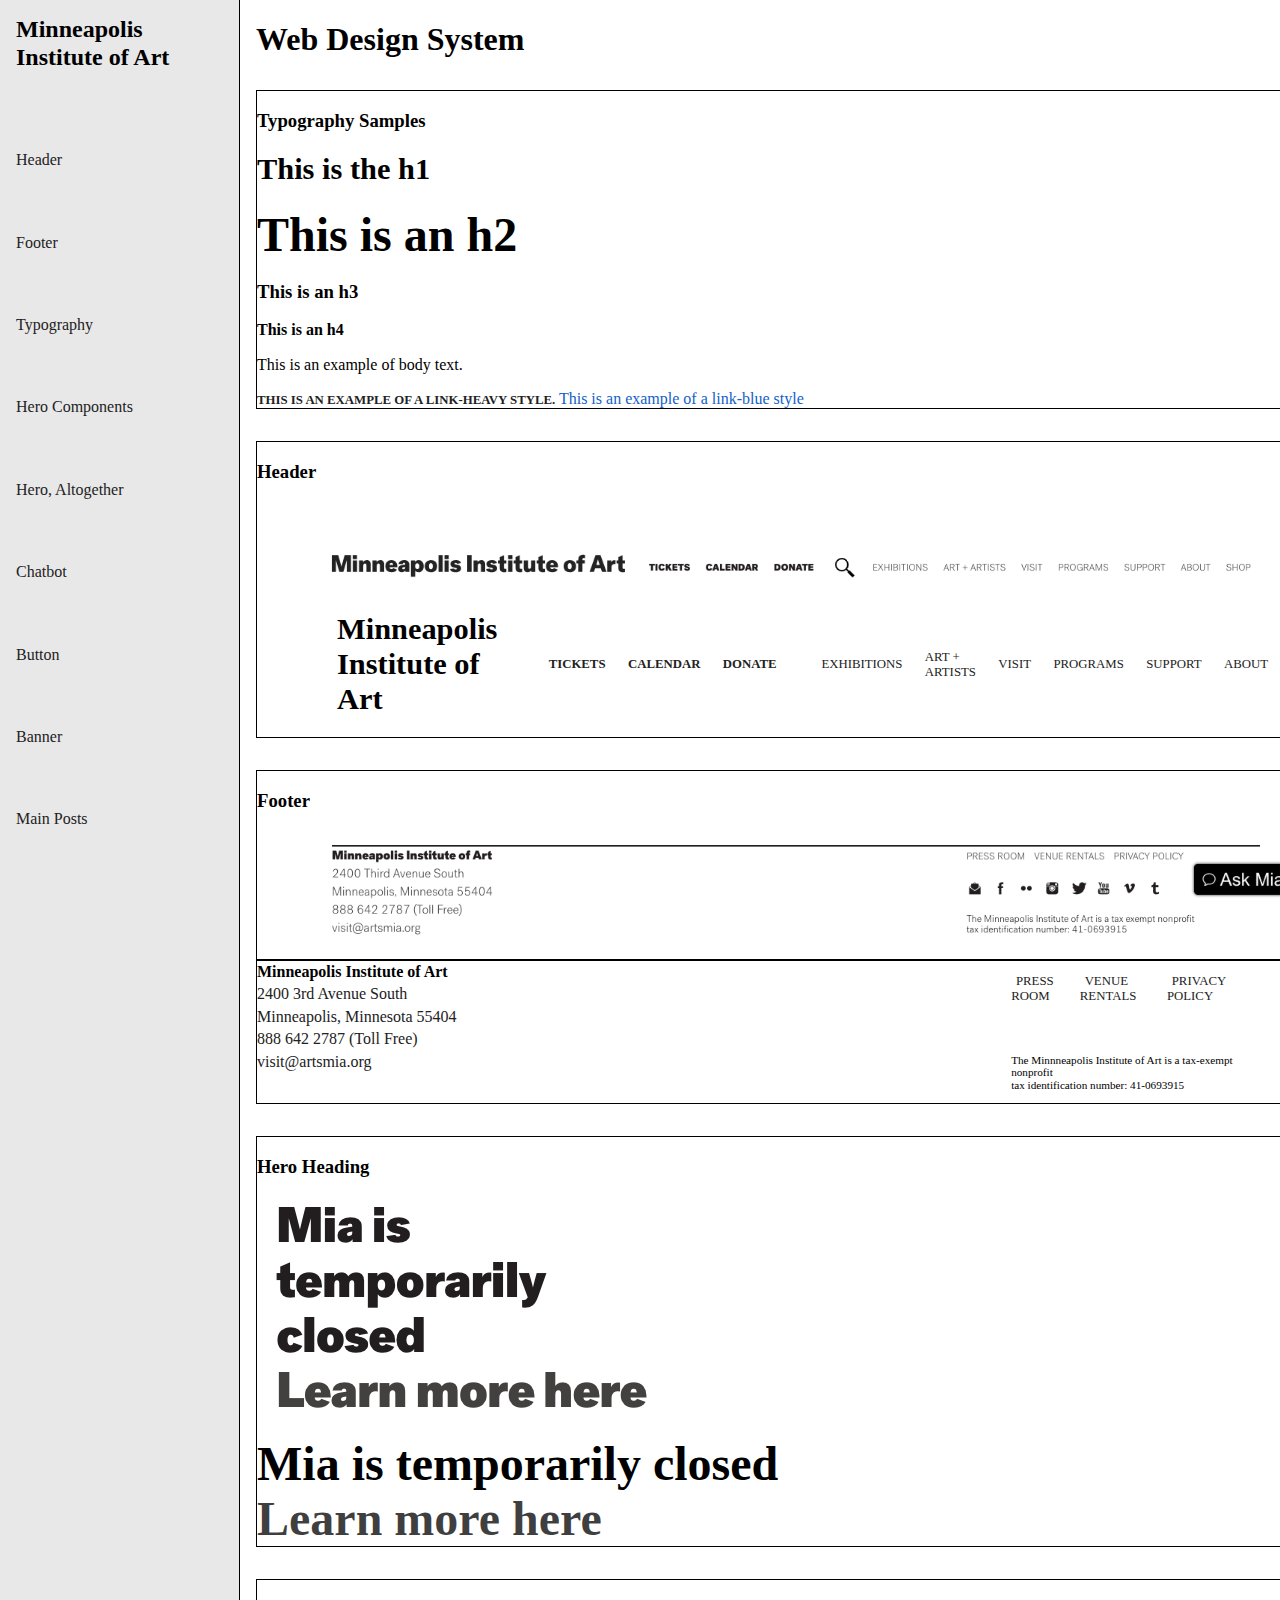
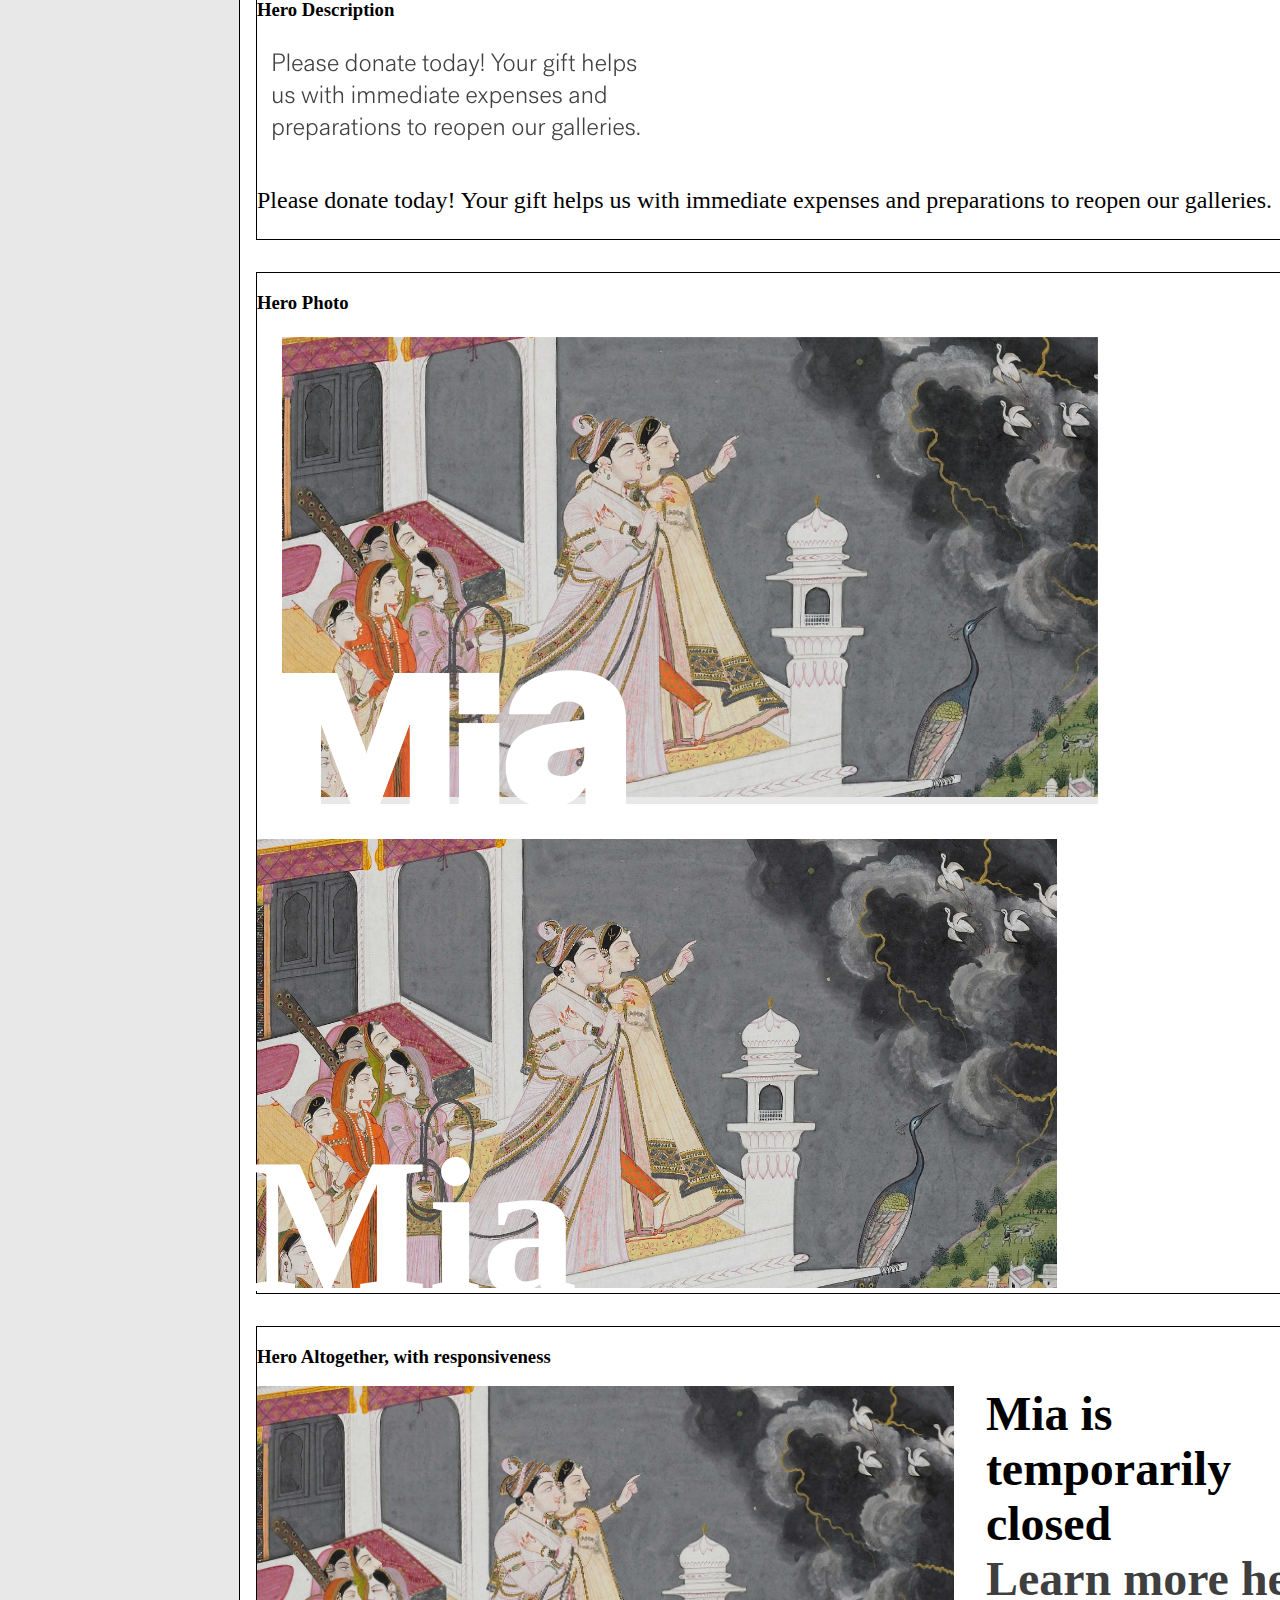
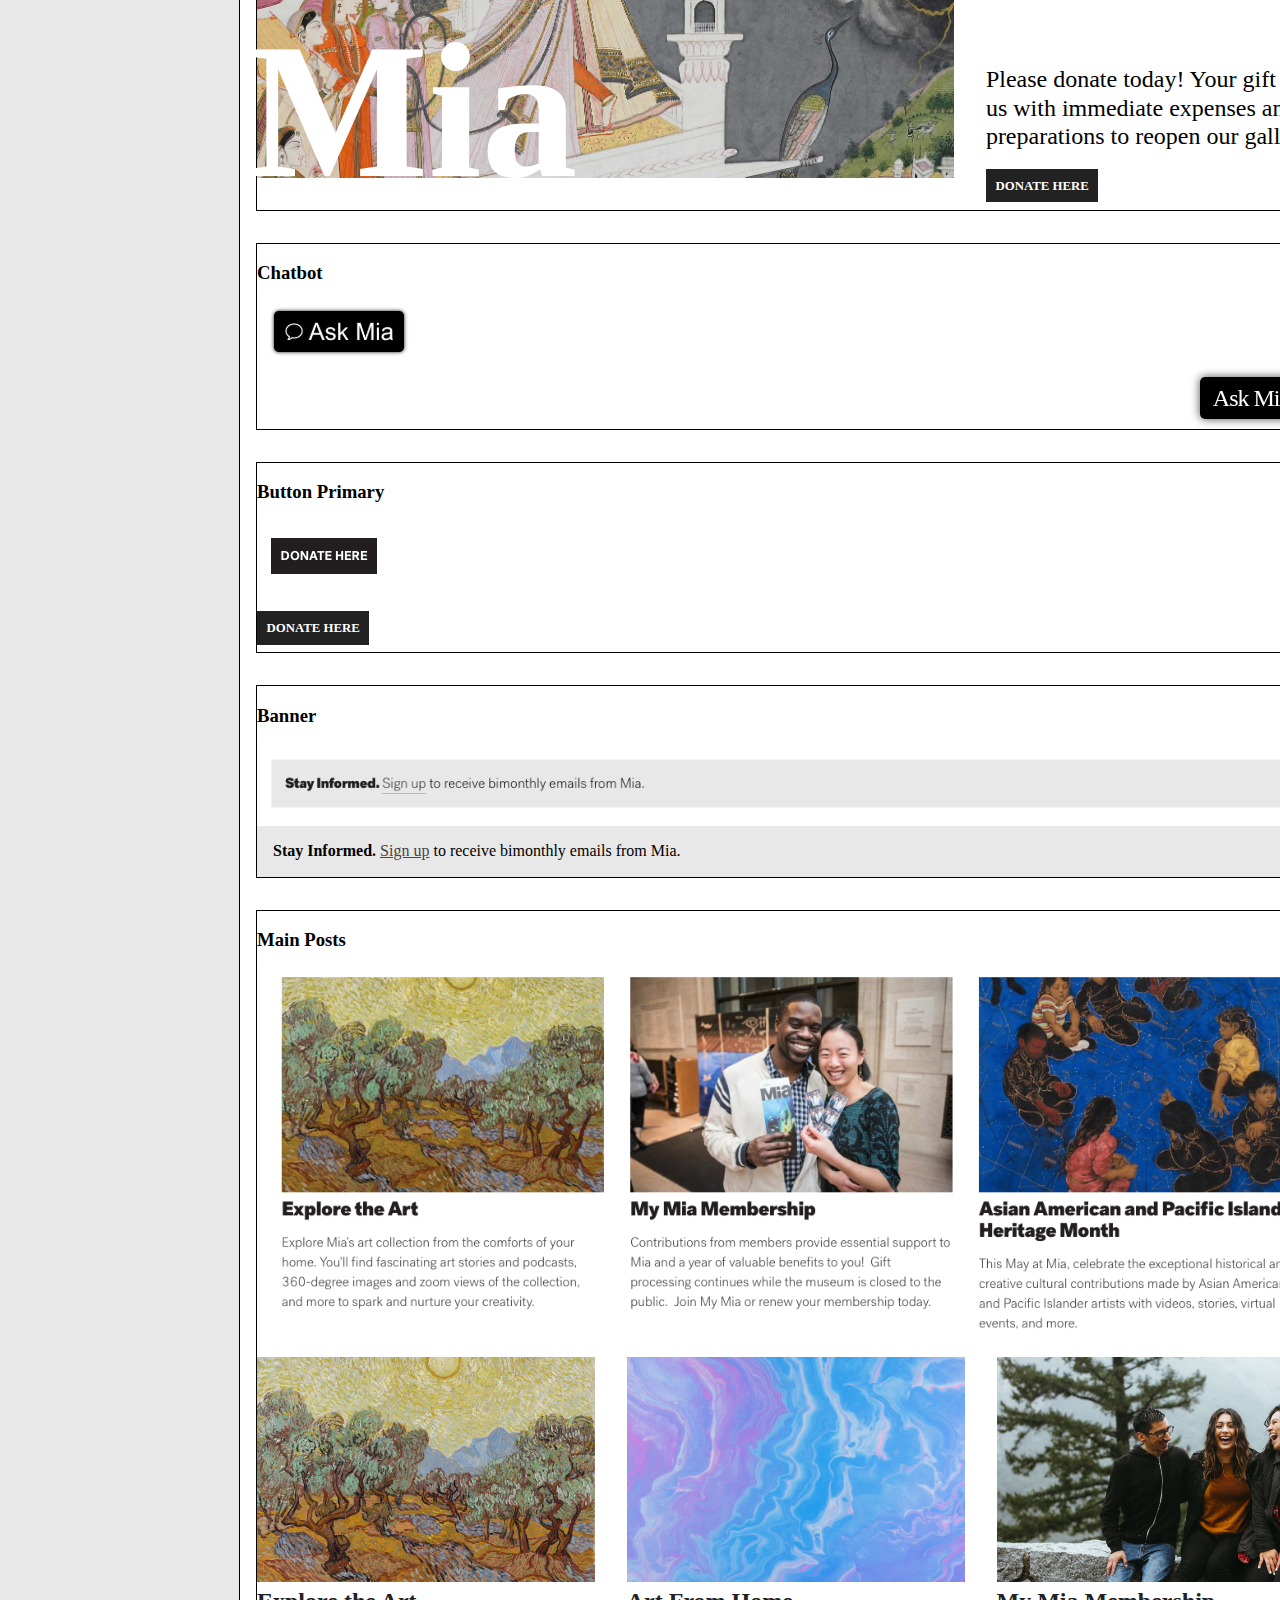
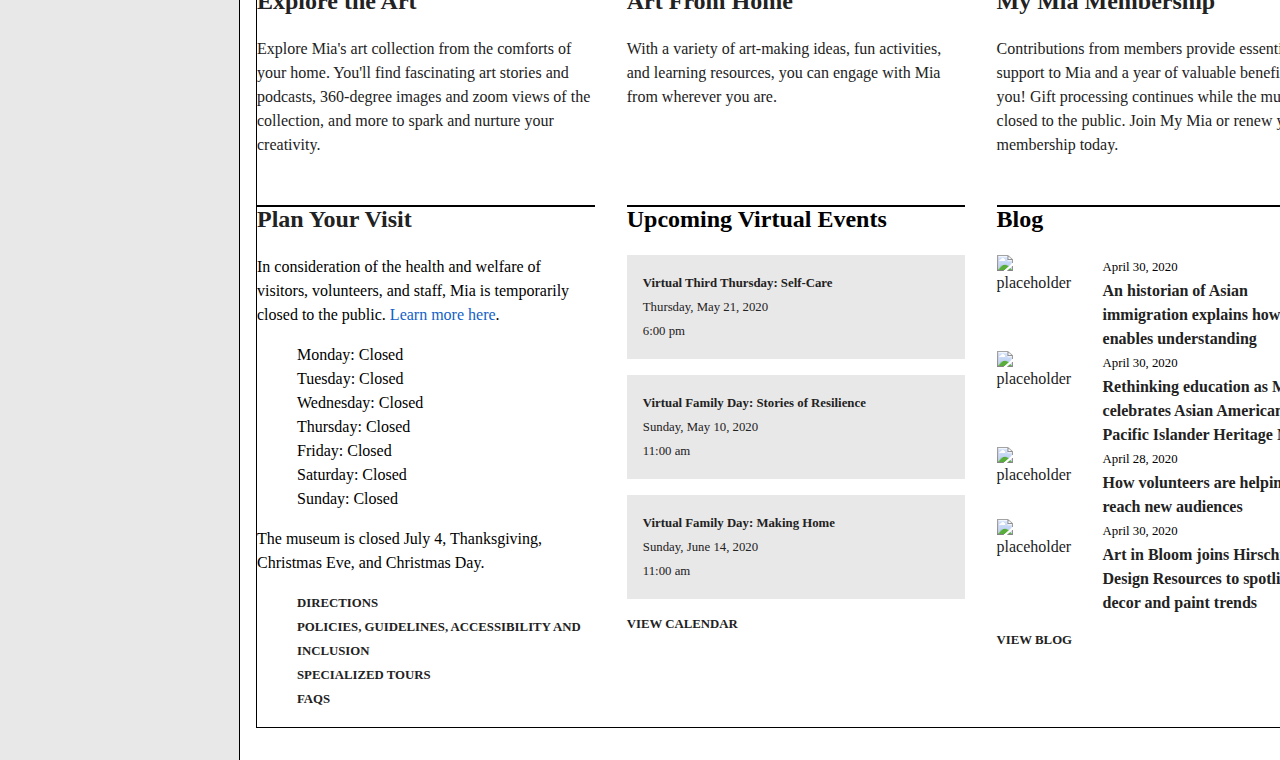
==== commit fbb43d5e: "added typography section, validated" ====
--- a/components/index.html
+++ b/components/index.html
@@ -13,27 +13,106 @@
     <header class="sidebar">
         <h2>Minneapolis Institute of Art</h2>
         <ul>
-            <li>Typography</li>
+            <li><a href="index.html#component_header">Header</a></li>
+            <li><a href="index.html#component_footer">Footer</a></li>
+            <li><a href="index.html#typography">Typography</a></li>
             <li><a href="index.html#component_hero-heading">Hero Components</a></li>
             <li><a href="index.html#component_hero-all">Hero, Altogether</a></li>
             <li><a href="index.html#component_chatbot">Chatbot</a></li>
             <li><a href="index.html#component_button">Button</a></li>
             <li><a href="index.html#component_banner">Banner</a></li>
             <li><a href="index.html#component_main">Main Posts</a></li>
-            <li><a href="index.html#component_header">Header</a></li>
-            <li><a href="index.html#component_footer">Footer</a></li>
         </ul>
     </header>
 
     <div class="container">
         <h1>Web Design System</h1>
 
+        <article class="component">
+            <h3 id="component_typography">Typography Samples</h3>
+
+            <div class="typography__code">
+            
+            <h1 class="page-header_wordmark">This is the h1</h1>    
+            <h2 class="hero__title">This is an h2</h2>
+            <h3 class="item-heading">This is an h3</h3>
+            <h4 class="banner__title">This is an h4</h4>
+
+            <p>This is an example of body text.</p>
+            <a href="#" class="link-heavy">This is an example of a link-heavy style.</a>
+            <a href="#" class="link-blue">This is an example of a link-blue style</a>
+
+            </div>
+        </article>
+
+        <article class="component">
+            <h3 id="component_header">Header</h3>
+            <img src="img/home/header/header.png" alt="screenshot of header">
+        
+                
+            <div class="header__code"> 
+                <header class="page-header">
+                    <h1 class="page-header_wordmark">Minneapolis Institute of Art</h1>
+                    <ul class="navbar">
+                        <li class="navbar_item navbar_item-primary"><a href="#!">Tickets</a></li>
+                        <li class="navbar_item navbar_item-primary"><a href="#!">Calendar</a></li>
+                        <li class="navbar_item navbar_item-primary"><a href="#!">Donate</a></li>
+                        <li class="navbar_item navbar_item-icon"><a href="#!"><i class="fas fa-search"></i></a></li>
+                        <li class="navbar_item navbar_item-secondary"><a href="#!">Exhibitions</a></li>
+                        <li class="navbar_item navbar_item-secondary"><a href="#!">Art + Artists</a></li>
+                        <li class="navbar_item navbar_item-secondary"><a href="#!">Visit</a></li>
+                        <li class="navbar_item navbar_item-secondary"><a href="#!">Programs</a></li>
+                        <li class="navbar_item navbar_item-secondary"><a href="#!">Support</a></li>
+                        <li class="navbar_item navbar_item-secondary"><a href="#!">About</a></li>
+                        <li class="navbar_item navbar_item-secondary"><a href="#!">Shop</a></li>
+                    </ul>
+                </header>
+            </div>   
+        </article>   
+        
+        <article class="component">
+            <h3 id="component_footer">Footer</h3>
+            <img src ="img/home/footer/footer.png" alt="screenshot of footer">
+
+            <div class="footer__code">
+                <footer class="footer__navbar">
+                    <ul class="contact__list">
+                        <li class="contact__list-wordmark">Minneapolis Institute of Art</li>
+                        <li class="contact__list-item"><a href="#">2400 3rd Avenue South <br> Minneapolis, Minnesota 55404</a></li>
+                        <li class="contact__list-item"><a href="#">888 642 2787 (Toll Free)</a></li>
+                        <li class="contact__list-item"><a href="#">visit@artsmia.org</a></li>
+                    </ul>
+
+                    <div class="nav__list">
+                        <ul class="request__list">
+                            <li><a href="#" class="request__list-item">Press Room</a></li>
+                            <li><a href="#" class="request__list-item">Venue Rentals</a></li>
+                            <li><a href="#" class="request__list-item">Privacy Policy</a></li>
+                        </ul>
+
+                        <ul class="social__list">
+                            <li><a href="#" class="social__list-item"><i class="fas fa-envelope-open-text"></i></a></li>
+                            <li><a href="#" class="social__list-item"><i class="fab fa-facebook-f"></i></a></li>
+                            <li><a href="#" class="social__list-item"><i class="fab fa-flickr"></i></a></li>
+                            <li><a href="#" class="social__list-item"><i class="fab fa-instagram-square"></i></a></li>
+                            <li><a href="#" class="social__list-item"><i class="fab fa-twitter"></i></a></li>
+                            <li><a href="#" class="social__list-item"><i class="fab fa-youtube-square"></i></a></li>
+                            <li><a href="#" class="social__list-item"><i class="fab fa-vimeo-v"></i></a></li>
+                            <li><a href="#" class="social__list-item"><i class="fab fa-tumblr"></i></a></li>
+                        </ul>
+
+                        <p class="tax-exempt">
+                            The Minnneapolis Institute of Art is a tax-exempt nonprofit <br> tax identification number: 41-0693915</p>
+                    </div>
+                </footer>
+            </div>
+        </article>
         
         <article class="component">
             <h3 id="component_hero-heading">Hero Heading</h3>
             <img src="img/home/hero/hero_title.png" alt="hero title Mia Is Temporarily Closed">
             <div class="hero__code">
-                <h1 class="hero__title">Mia is temporarily closed</h1>
+                <h2 class="hero__title">Mia is temporarily closed</h2>
                 <h2 class="hero__link"><a href="#">Learn more here</a></h2>
             </div>
         </article>  
@@ -71,7 +150,7 @@
                     </figure>
                 </div>
                 <div class="hero__text">
-                    <h1 class="hero__title">Mia is temporarily closed</h1>
+                    <h2 class="hero__title">Mia is temporarily closed</h2>
                     <h2 class="hero__link"><a href="#">Learn more here</a></h2>
 
                     <p>&nbsp;</p>
@@ -87,7 +166,7 @@
 
         <article class="component">
             <h3 id="component_chatbot">Chatbot</h3>
-            <img src="img/home/chatbot.png">
+            <img src="img/home/chatbot.png" alt="screenshot of chatbot">
             <div class="chatbot_code">
                 <p class="chatbot"><a href="#"><i class="far fa-comment"></i> Ask Mia</a></p>
             </div>
@@ -103,7 +182,7 @@
 
         <article class="component">
             <h3 id="component_banner">Banner</h3>
-            <img src="img/home/banner/banner.png">
+            <img src="img/home/banner/banner.png" alt="screenshot of banner">
             <div class="banner__code">
                 <div class="banner">
                     <h4 class="banner__title">Stay Informed.</h4>
@@ -200,28 +279,28 @@
 
                     <div class="blog-list">
                         <div class="blog_item">
-                            <a href="#"><img src="http://placehold.it/90"></a>
+                            <a href="#"><img src="http://placehold.it/90" alt="placeholder"></a>
                             <div class="blog-description">
                                 <p>April 30, 2020</p>
                             <h4><a href="#">An historian of Asian immigration explains how art enables understanding</a></h4>
                             </div><!--end div blog description-->
                         </div><!--end div blog item-->
                         <div class="blog_item">
-                            <a href="#"><img src="http://placehold.it/90"></a>
+                            <a href="#"><img src="http://placehold.it/90" alt="placeholder"></a>
                             <div class="blog-description">
                                 <p>April 30, 2020</p>
                                 <h4><a href="#">Rethinking education as Mia celebrates Asian American and Pacific Islander Heritage Month</a></h4>
                             </div><!--end div blog description-->
                         </div><!--end div blog item-->
                         <div class="blog_item">
-                            <a href="#"><img src="http://placehold.it/90"></a>
+                            <a href="#"><img src="http://placehold.it/90" alt="placeholder"></a>
                             <div class="blog-description">
                                 <p>April 28, 2020</p>
                                 <h4><a href="#">How volunteers are helping Mia reach new audiences</a></h4>
                             </div><!--end div blog description-->
                         </div><!--end div blog item-->
                         <div class="blog_item">
-                            <a href="#"><img src="http://placehold.it/90"></a>
+                            <a href="#"><img src="http://placehold.it/90" alt="placeholder"></a>
                             <div class="blog-description">
                                 <p>April 30, 2020</p>
                                 <h4><a href="#">Art in Bloom joins Hirschfield's Design Resources to spotlight decor and paint trends</a></h4>
@@ -233,69 +312,7 @@
             </div> <!--end div post main -->
         </article>
 
-        <article class="component">
-            <h3 id="component_header">Header</h3>
-            <img src="img/home/header/header.png">
-        
-                
-            <div class="header__code"> 
-                <header class="page-header">
-                    <h1 class="page-header_wordmark">Minneapolis Institute of Art</h1>
-                    <ul class="navbar">
-                        <li class="navbar_item navbar_item-primary"><a href="#!">Tickets</a></li>
-                        <li class="navbar_item navbar_item-primary"><a href="#!">Calendar</a></li>
-                        <li class="navbar_item navbar_item-primary"><a href="#!">Donate</a></li>
-                        <li class="navbar_item navbar_item-icon"><a href="#!"><i class="fas fa-search"></i></a></li>
-                        <li class="navbar_item navbar_item-secondary"><a href="#!">Exhibitions</a></li>
-                        <li class="navbar_item navbar_item-secondary"><a href="#!">Art + Artists</a></li>
-                        <li class="navbar_item navbar_item-secondary"><a href="#!">Visit</a></li>
-                        <li class="navbar_item navbar_item-secondary"><a href="#!">Programs</a></li>
-                        <li class="navbar_item navbar_item-secondary"><a href="#!">Support</a></li>
-                        <li class="navbar_item navbar_item-secondary"><a href="#!">About</a></li>
-                        <li class="navbar_item navbar_item-secondary"><a href="#!">Shop</a></li>
-                    </ul>
-                </header>
-            </div>   
-        </article>   
-        
-        <article class="component">
-            <h3 id="component_footer">Footer</h3>
-            <img src ="img/home/footer/footer.png">
-
-            <div class="footer__code">
-                <footer class="footer__navbar">
-                    <ul class="contact__list">
-                        <li class="contact__list-wordmark">Minneapolis Institute of Art</li>
-                        <li class="contact__list-item"><a href="#">2400 3rd Avenue South <br> Minneapolis, Minnesota 55404</a></li>
-                        <li class="contact__list-item"><a href="#">888 642 2787 (Toll Free)</a></li>
-                        <li class="contact__list-item"><a href="#">visit@artsmia.org</a></li>
-                    </ul>
-
-                    <div class="nav__list">
-                        <ul class="request__list">
-                            <li><a href="#" class="request__list-item">Press Room</a></li>
-                            <li><a href="#" class="request__list-item">Venue Rentals</a></li>
-                            <li><a href="#" class="request__list-item">Privacy Policy</a></li>
-                        </ul>
-
-                        <ul class="social__list">
-                            <li><a href="#" class="social__list-item"><i class="fas fa-envelope-open-text"></i></a></li>
-                            <li><a href="#" class="social__list-item"><i class="fab fa-facebook-f"></i></a></li>
-                            <li><a href="#" class="social__list-item"><i class="fab fa-flickr"></i></a></li>
-                            <li><a href="#" class="social__list-item"><i class="fab fa-instagram-square"></i></a></li>
-                            <li><a href="#" class="social__list-item"><i class="fab fa-twitter"></i></a></li>
-                            <li><a href="#" class="social__list-item"><i class="fab fa-youtube-square"></i></a></li>
-                            <li><a href="#" class="social__list-item"><i class="fab fa-vimeo-v"></i></a></li>
-                            <li><a href="#" class="social__list-item"><i class="fab fa-tumblr"></i></a></li>
-                        </ul>
-
-                        <p class="tax-exempt">
-                            The Minnneapolis Institute of Art is a tax-exempt nonprofit <br> tax identification number: 41-0693915</p>
-                    </div>
-                </footer>
-            </div>
-        </article>
-
-    </div>
+
+    </div><!--end div container-->
 </body>
 </html>--- a/css/main.css
+++ b/css/main.css
@@ -177,8 +177,8 @@
 }
 
 .component {
-  border: 1px solid red;
   margin: 2rem 0;
+  border: 1px solid black;
 }
 
 .sidebar {
@@ -205,6 +205,147 @@
 .sidebar a {
   text-decoration: none;
   color: #222;
+}
+
+/**Typography**/
+.typography__code a {
+  text-decoration: none;
+}
+
+/** Header styles **/
+
+
+.page-header {
+  display: grid;
+  grid-template-columns: 1fr 2fr;
+  padding-left: 5rem;
+  justify-content: center;
+  margin: 0;
+}
+
+.page-header_wordmark {
+  font-weight: 700;
+  font-size: 1.9rem;
+}
+
+.navbar {
+  list-style-type: none;
+  display: grid;
+  grid-template-columns: repeat(11, 1fr);
+  align-items: center;
+  font-size: .8rem;
+}
+
+.navbar_item {
+  padding: 0 .7rem;
+}
+
+.navbar_item a {
+  text-decoration: none;
+  color:#222;
+}
+
+.navbar_item a:hover {
+   text-decoration: underline;
+}
+
+.navbar_item-icon {
+  font-size: 1.2rem;
+}
+
+.navbar_item-icon a:hover {
+  color: rgba(0, 0, 0, .75);
+}
+
+.navbar_item-primary, .navbar_item-secondary {
+  text-transform: uppercase;
+}
+
+.navbar_item-primary {
+  font-weight: 700;
+}
+
+.navbar_item-secondary {
+  font-weight: 300;
+}
+
+
+/** Footer **/
+
+
+.footer__navbar {
+  display: grid;
+  grid-template-columns: repeat(auto-fill, minmax(200px, 1fr));
+  grid-gap: 40%;
+  justify-content: space-between;
+  border-top: 2px solid black;
+}
+
+footer ul {
+  list-style-type: none;
+}
+
+.contact__list {
+  font-weight: 300;
+  line-height: 1.4rem;
+  padding: 0;
+  margin: 0;
+}
+  
+.contact__list-wordmark {
+  font-weight: 700;
+}
+
+.contact__list-item a {
+  text-decoration: none;
+  color: #222;
+}
+
+.contact__list-item a:hover {
+  text-decoration: underline;
+}
+
+.nav__list {
+  padding-right: 5rem;
+}
+
+.request__list {
+  display: flex;
+  text-transform: uppercase;
+  font-weight: 300;
+  font-size: .8rem;
+  padding: 0;
+}
+
+.request__list-item {
+  padding: .3rem;
+}
+
+.request__list a:hover {
+  text-decoration: underline;
+}
+
+.request__list a, .social__list a {
+  color: #222;
+  text-decoration: none;
+}
+
+.social__list {
+  display: flex;
+  padding: 0;
+}
+
+.social__list-item {
+  padding: .7rem;
+}
+
+.social__list a:hover {
+  color: rgba(0, 0, 0, .75);
+}
+
+.tax-exempt{
+  font-weight: 300;
+  font-size: .7rem;
 }
 
 /**Hero**/
@@ -369,7 +510,7 @@
 }
 
 .link-blue {
-  color: blue !important;
+  color: #1261C7 !important;
 }
 
 .main_item ul {
@@ -426,138 +567,3 @@
 }
 
 
-/** Header styles **/
-
-
-.page-header {
-  display: grid;
-  grid-template-columns: 1fr 2fr;
-  padding-left: 5rem;
-  justify-content: center;
-  margin: 0;
-}
-
-.page-header_wordmark {
-  font-weight: 700;
-  font-size: 1.9rem;
-}
-
-.navbar {
-  list-style-type: none;
-  display: grid;
-  grid-template-columns: repeat(11, 1fr);
-  align-items: center;
-  font-size: .8rem;
-}
-
-.navbar_item {
-  padding: 0 .7rem;
-}
-
-.navbar_item a {
-  text-decoration: none;
-  color:#222;
-}
-
-.navbar_item a:hover {
-   text-decoration: underline;
-}
-
-.navbar_item-icon {
-  font-size: 1.2rem;
-}
-
-.navbar_item-icon a:hover {
-  color: rgba(0, 0, 0, .75);
-}
-
-.navbar_item-primary, .navbar_item-secondary {
-  text-transform: uppercase;
-}
-
-.navbar_item-primary {
-  font-weight: 700;
-}
-
-.navbar_item-secondary {
-  font-weight: 300;
-}
-
-
-/** Footer **/
-
-
-.footer__navbar {
-  display: grid;
-  grid-template-columns: repeat(auto-fill, minmax(200px, 1fr));
-  grid-gap: 40%;
-  justify-content: space-between;
-  border-top: 2px solid black;
-}
-
-footer ul {
-  list-style-type: none;
-}
-
-.contact__list {
-  font-weight: 300;
-  line-height: 1.4rem;
-  padding: 0;
-  margin: 0;
-}
-  
-.contact__list-wordmark {
-  font-weight: 700;
-}
-
-.contact__list-item a {
-  text-decoration: none;
-  color: #222;
-}
-
-.contact__list-item a:hover {
-  text-decoration: underline;
-}
-
-.nav__list {
-  padding-right: 5rem;
-}
-
-.request__list {
-  display: flex;
-  text-transform: uppercase;
-  font-weight: 300;
-  font-size: .8rem;
-  padding: 0;
-}
-
-.request__list-item {
-  padding: .3rem;
-}
-
-.request__list a:hover {
-  text-decoration: underline;
-}
-
-.request__list a, .social__list a {
-  color: #222;
-  text-decoration: none;
-}
-
-.social__list {
-  display: flex;
-  padding: 0;
-}
-
-.social__list-item {
-  padding: .7rem;
-}
-
-.social__list a:hover {
-  color: rgba(0, 0, 0, .75);
-}
-
-.tax-exempt{
-  font-weight: 300;
-  font-size: .7rem;
-}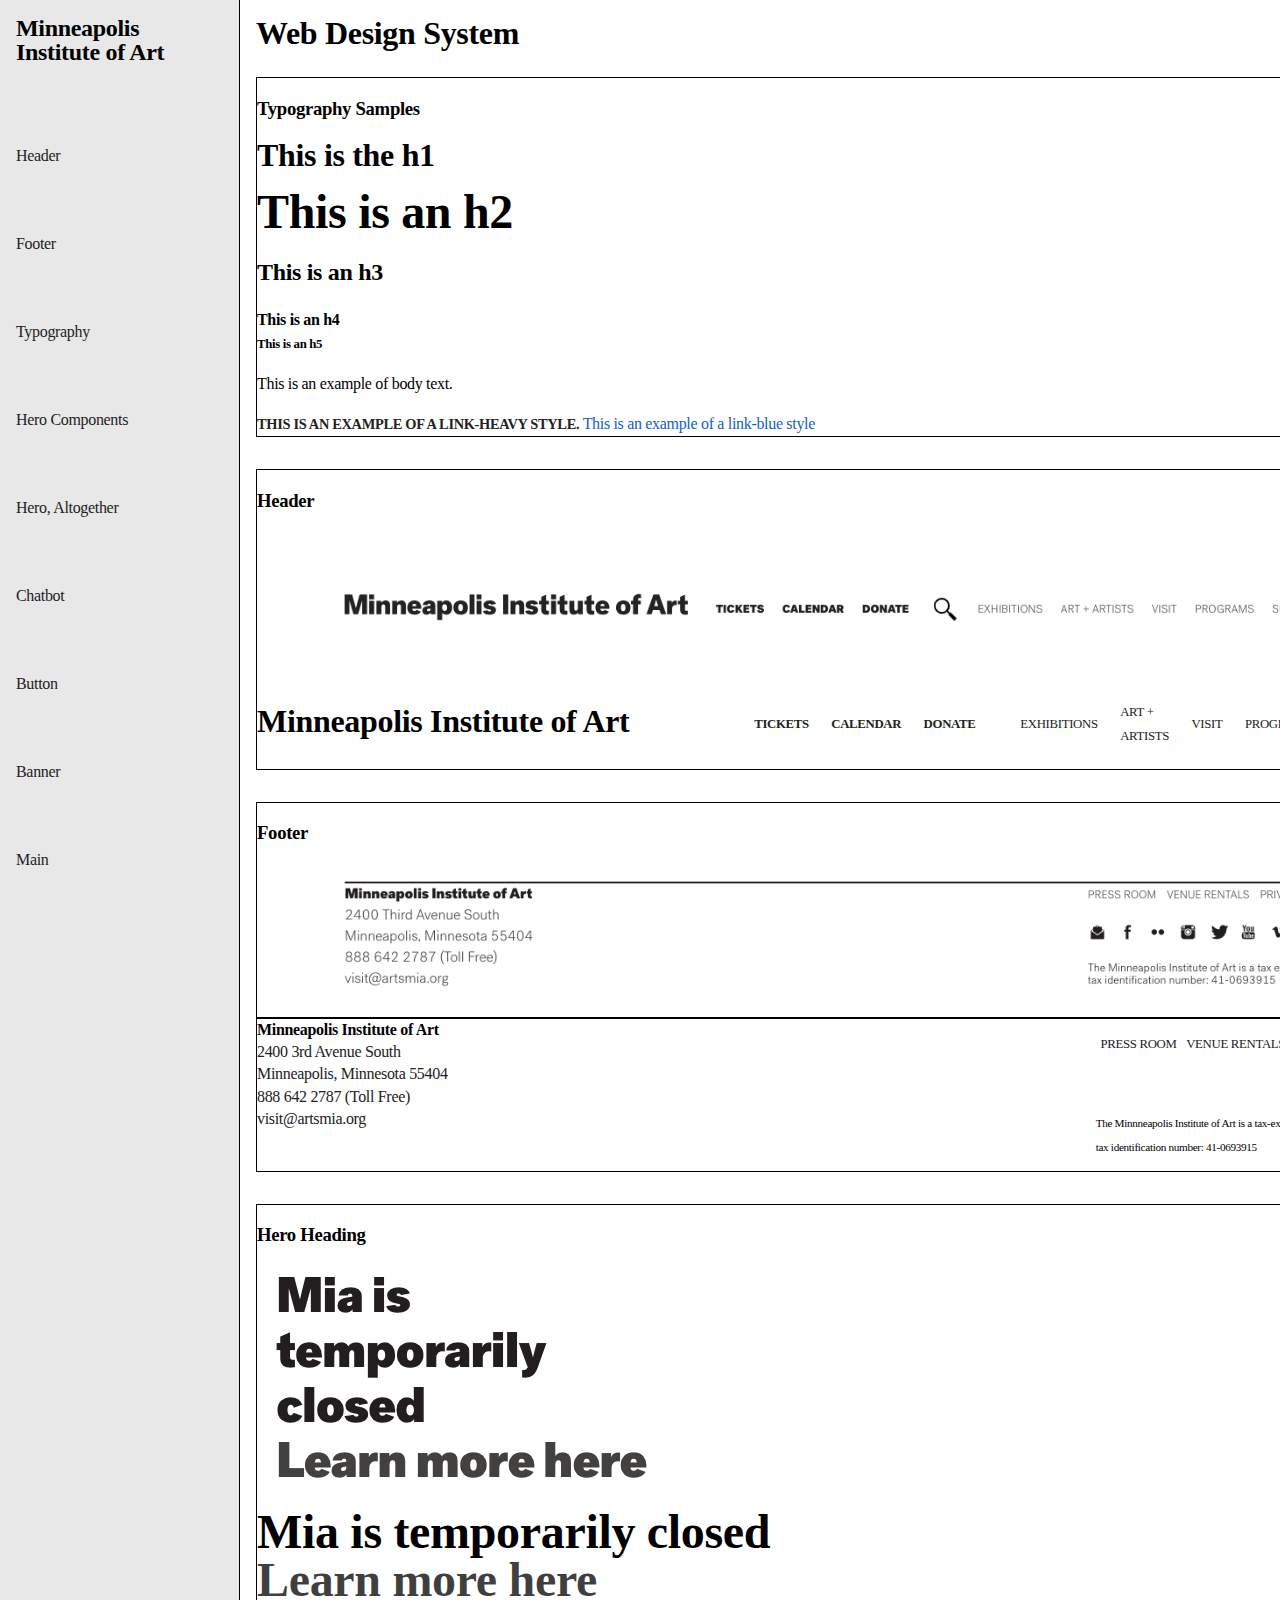
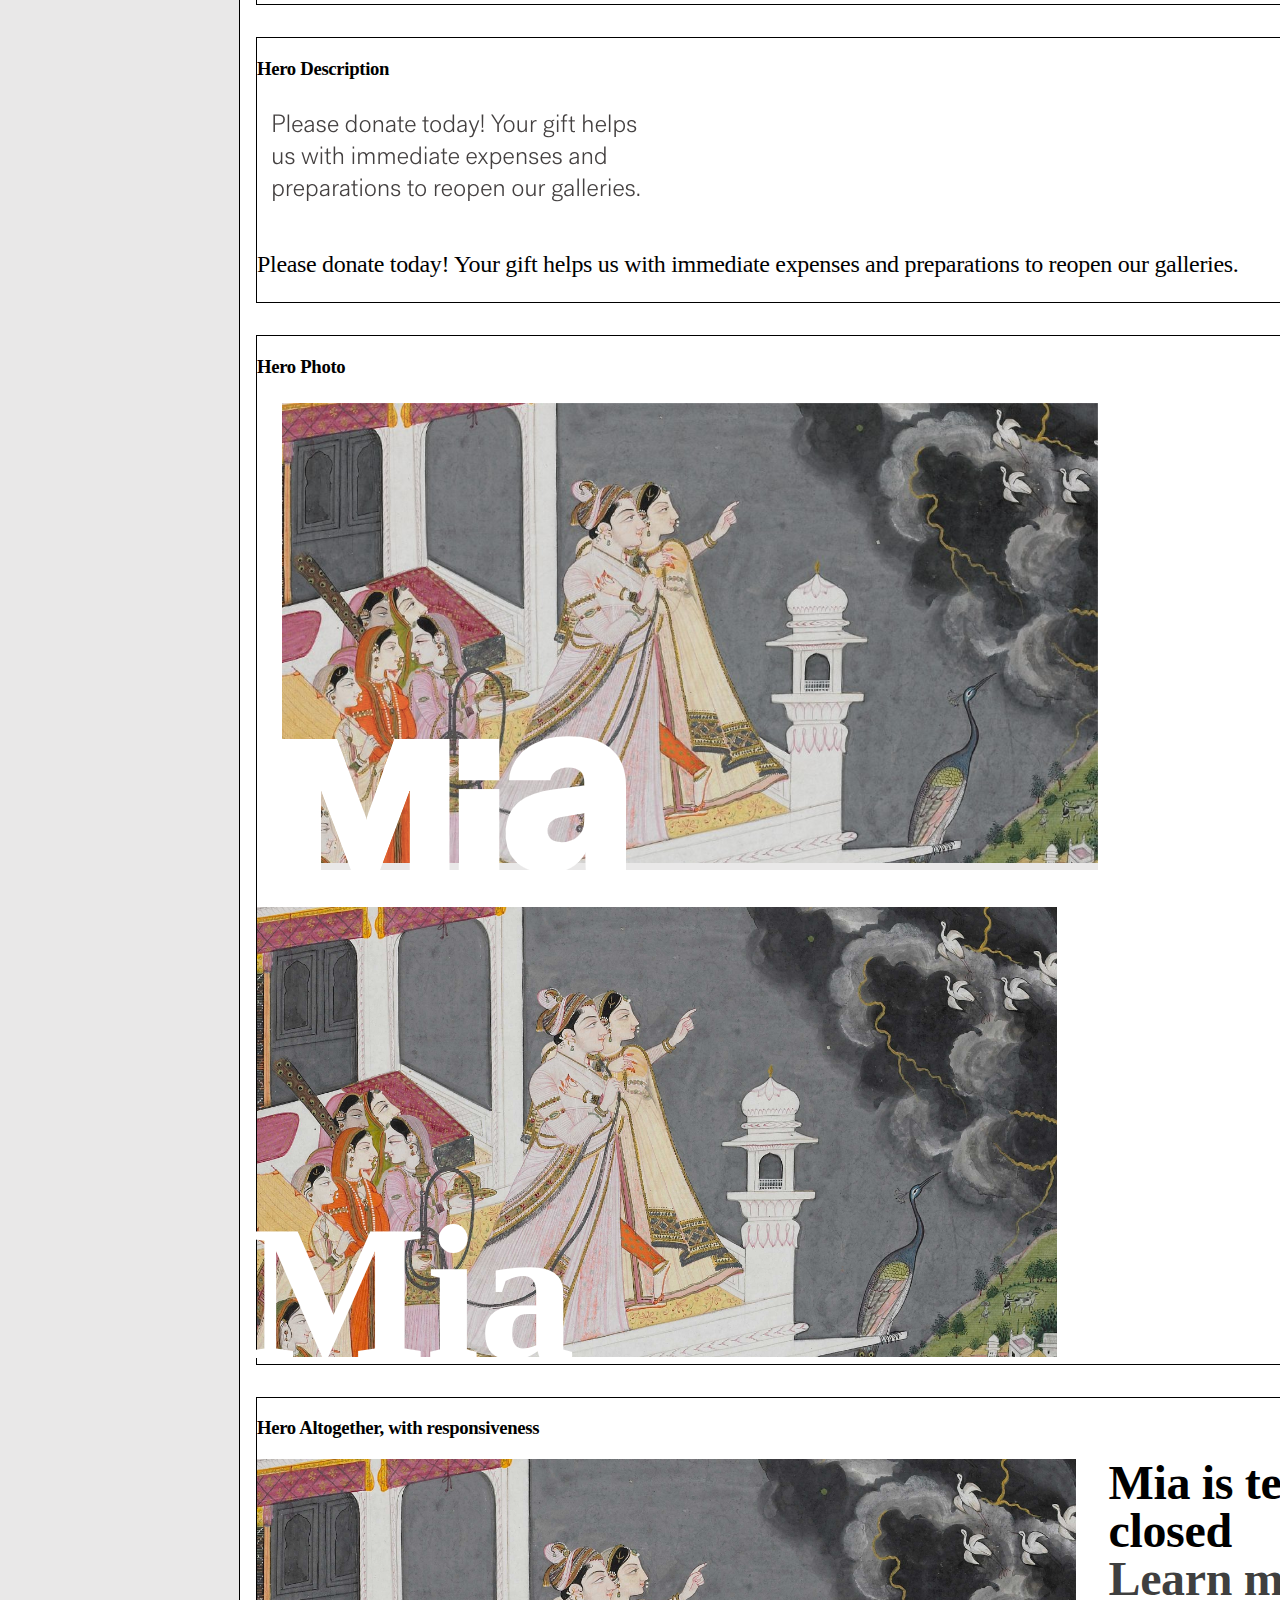
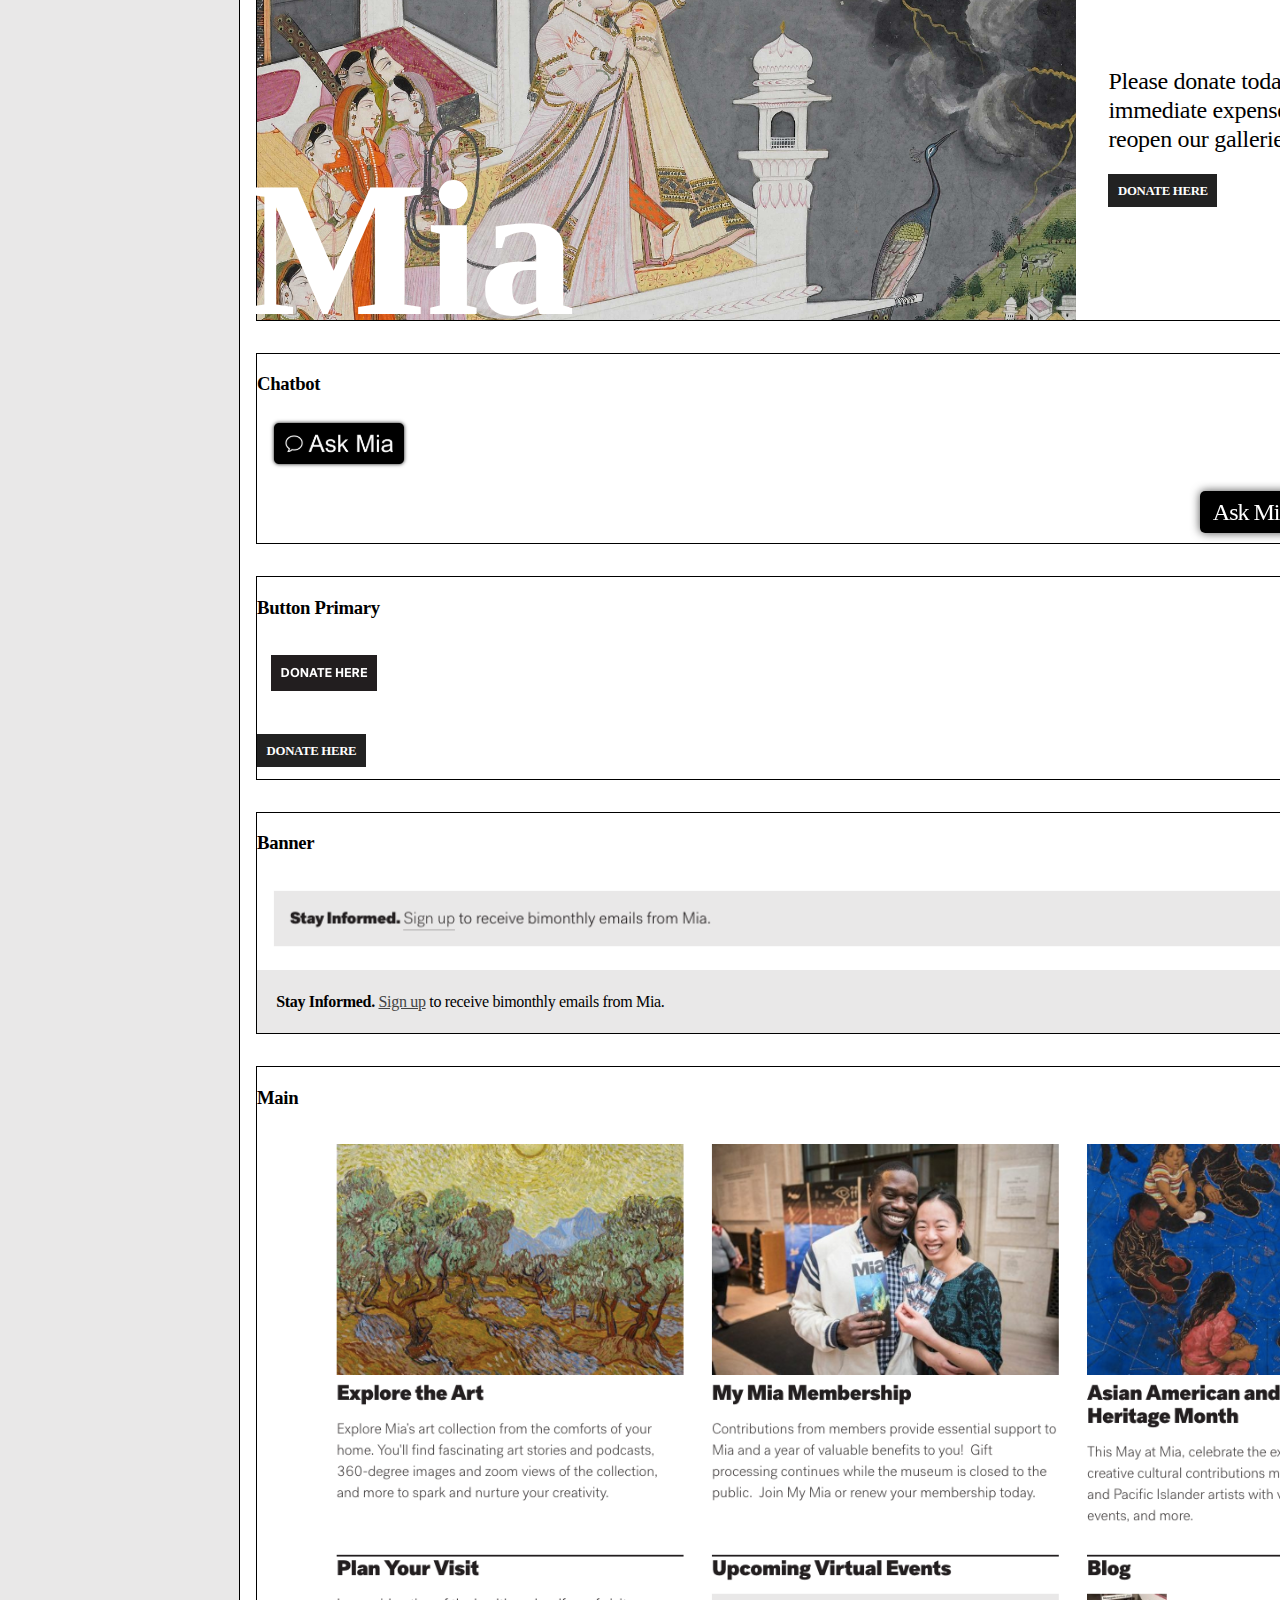
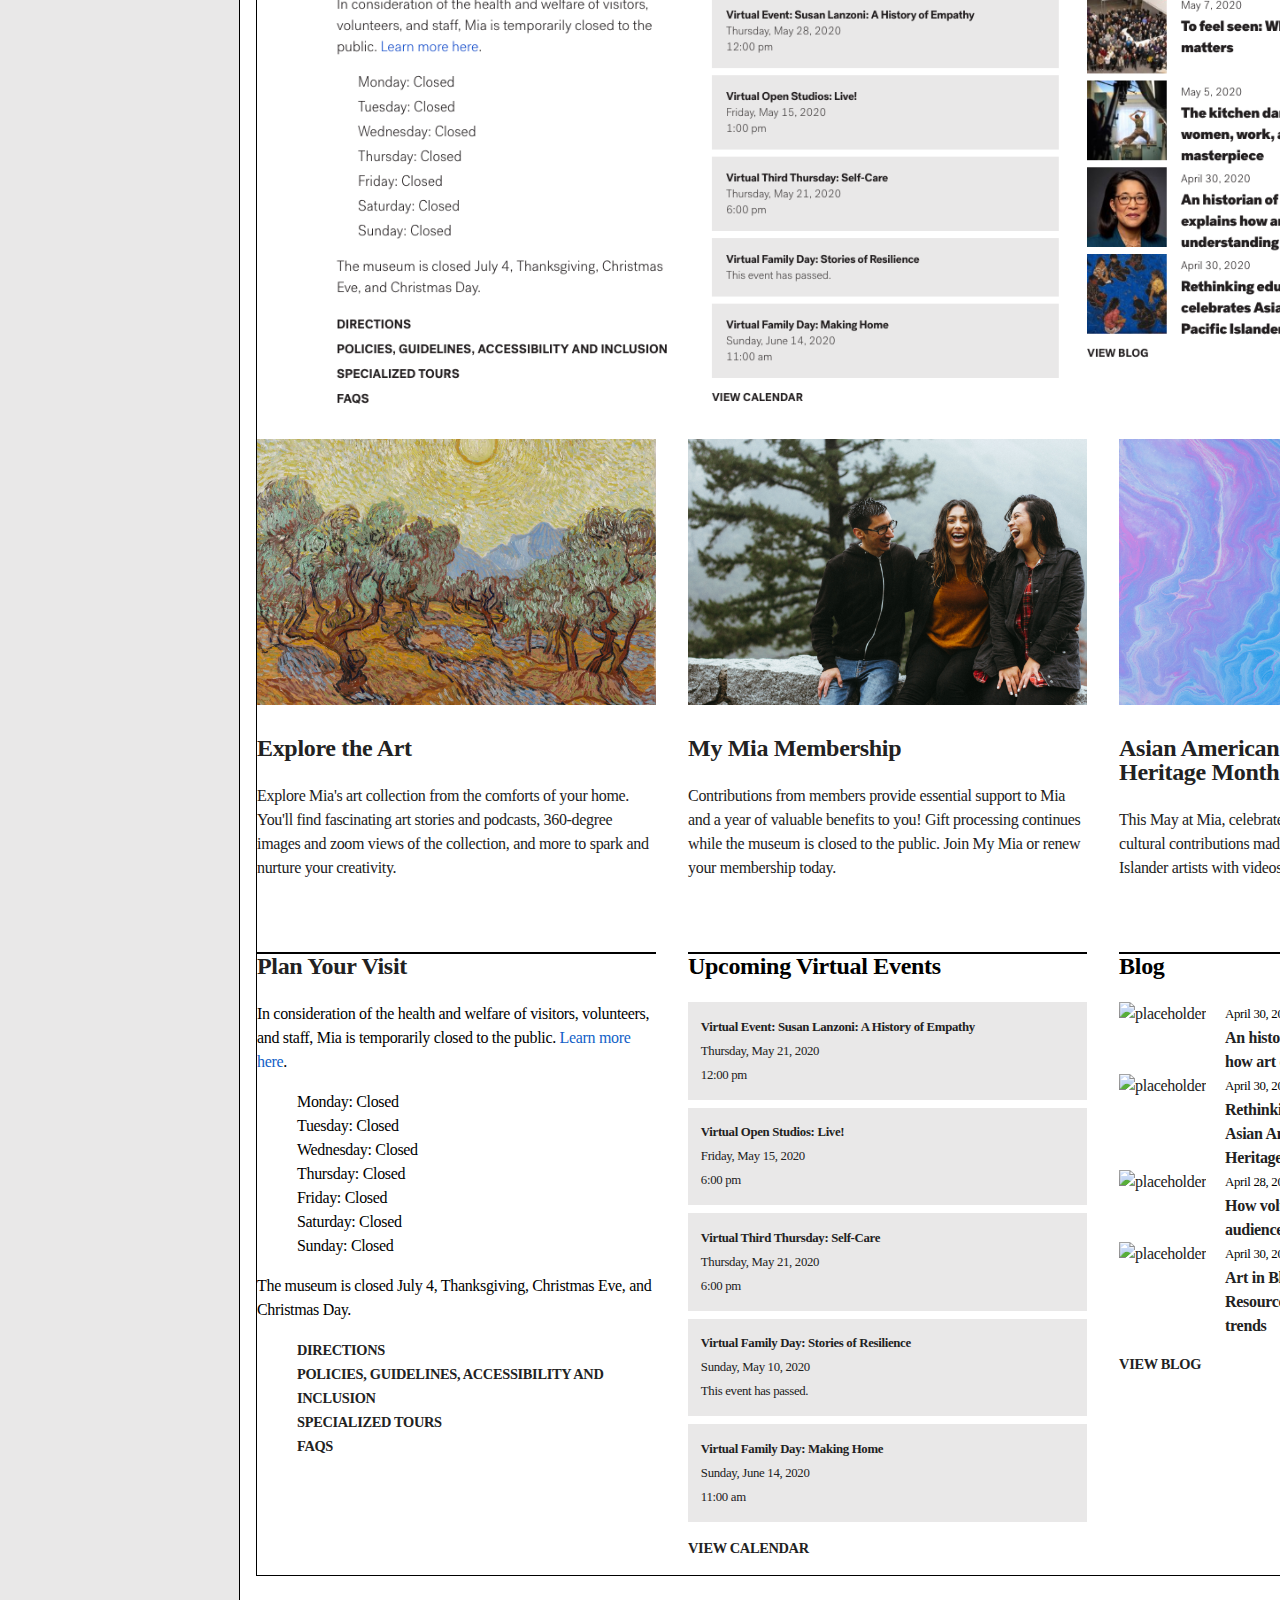
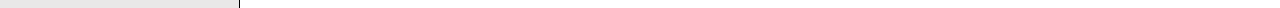
==== commit 0c66e682: "update components" ====
--- a/components/index.html
+++ b/components/index.html
@@ -3,8 +3,8 @@
     <head>
         <meta charset ="UTF-8">
         <title>Components | Mia</title>
-        <link rel="stylesheet" href="../css/main.css" />
-        <link rel="stylesheet" href="../css/normalize.css" />
+        <link rel="stylesheet" href="../css/components/main.css" />
+        <link rel="stylesheet" href="../css/components/normalize.css" />
         <script src="https://kit.fontawesome.com/094ca0e558.js" crossorigin="anonymous"></script>
         <script src="https://kit.fontawesome.com/3f10508ff5.js" crossorigin="anonymous"></script>
     </head>
@@ -21,7 +21,7 @@
             <li><a href="index.html#component_chatbot">Chatbot</a></li>
             <li><a href="index.html#component_button">Button</a></li>
             <li><a href="index.html#component_banner">Banner</a></li>
-            <li><a href="index.html#component_main">Main Posts</a></li>
+            <li><a href="index.html#component_main">Main</a></li>
         </ul>
     </header>
 
@@ -34,9 +34,10 @@
             <div class="typography__code">
             
             <h1 class="page-header_wordmark">This is the h1</h1>    
-            <h2 class="hero__title">This is an h2</h2>
-            <h3 class="item-heading">This is an h3</h3>
-            <h4 class="banner__title">This is an h4</h4>
+            <h2 class="hero_title">This is an h2</h2>
+            <h3 class="item_heading">This is an h3</h3>
+            <h4 class="banner_title">This is an h4</h4>
+            <h5 class="event_title">This is an h5</h5>
 
             <p>This is an example of body text.</p>
             <a href="#" class="link-heavy">This is an example of a link-heavy style.</a>
@@ -75,30 +76,30 @@
             <img src ="img/home/footer/footer.png" alt="screenshot of footer">
 
             <div class="footer__code">
-                <footer class="footer__navbar">
-                    <ul class="contact__list">
-                        <li class="contact__list-wordmark">Minneapolis Institute of Art</li>
-                        <li class="contact__list-item"><a href="#">2400 3rd Avenue South <br> Minneapolis, Minnesota 55404</a></li>
-                        <li class="contact__list-item"><a href="#">888 642 2787 (Toll Free)</a></li>
-                        <li class="contact__list-item"><a href="#">visit@artsmia.org</a></li>
+                <footer class="footer_navbar">
+                    <ul class="contact_list">
+                        <li class="contact_list-wordmark">Minneapolis Institute of Art</li>
+                        <li class="contact_list-item"><a href="#">2400 3rd Avenue South <br> Minneapolis, Minnesota 55404</a></li>
+                        <li class="contact_list-item"><a href="#">888 642 2787 (Toll Free)</a></li>
+                        <li class="contact_list-item"><a href="#">visit@artsmia.org</a></li>
                     </ul>
 
-                    <div class="nav__list">
-                        <ul class="request__list">
-                            <li><a href="#" class="request__list-item">Press Room</a></li>
-                            <li><a href="#" class="request__list-item">Venue Rentals</a></li>
-                            <li><a href="#" class="request__list-item">Privacy Policy</a></li>
+                    <div class="nav_list">
+                        <ul class="request_list">
+                            <li><a href="#" class="request_list-item">Press Room</a></li>
+                            <li><a href="#" class="request_list-item">Venue Rentals</a></li>
+                            <li><a href="#" class="request_list-item">Privacy Policy</a></li>
                         </ul>
 
-                        <ul class="social__list">
-                            <li><a href="#" class="social__list-item"><i class="fas fa-envelope-open-text"></i></a></li>
-                            <li><a href="#" class="social__list-item"><i class="fab fa-facebook-f"></i></a></li>
-                            <li><a href="#" class="social__list-item"><i class="fab fa-flickr"></i></a></li>
-                            <li><a href="#" class="social__list-item"><i class="fab fa-instagram-square"></i></a></li>
-                            <li><a href="#" class="social__list-item"><i class="fab fa-twitter"></i></a></li>
-                            <li><a href="#" class="social__list-item"><i class="fab fa-youtube-square"></i></a></li>
-                            <li><a href="#" class="social__list-item"><i class="fab fa-vimeo-v"></i></a></li>
-                            <li><a href="#" class="social__list-item"><i class="fab fa-tumblr"></i></a></li>
+                        <ul class="social_list">
+                            <li><a href="#" class="social_list-item"><i class="fas fa-envelope-open-text"></i></a></li>
+                            <li><a href="#" class="social_list-item"><i class="fab fa-facebook-f"></i></a></li>
+                            <li><a href="#" class="social_list-item"><i class="fab fa-flickr"></i></a></li>
+                            <li><a href="#" class="social_list-item"><i class="fab fa-instagram-square"></i></a></li>
+                            <li><a href="#" class="social_list-item"><i class="fab fa-twitter"></i></a></li>
+                            <li><a href="#" class="social_list-item"><i class="fab fa-youtube-square"></i></a></li>
+                            <li><a href="#" class="social_list-item"><i class="fab fa-vimeo-v"></i></a></li>
+                            <li><a href="#" class="social_list-item"><i class="fab fa-tumblr"></i></a></li>
                         </ul>
 
                         <p class="tax-exempt">
@@ -112,8 +113,8 @@
             <h3 id="component_hero-heading">Hero Heading</h3>
             <img src="img/home/hero/hero_title.png" alt="hero title Mia Is Temporarily Closed">
             <div class="hero__code">
-                <h2 class="hero__title">Mia is temporarily closed</h2>
-                <h2 class="hero__link"><a href="#">Learn more here</a></h2>
+                <h2 class="hero_title">Mia is temporarily closed</h2>
+                <h2 class="hero_link"><a href="#">Learn more here</a></h2>
             </div>
         </article>  
 
@@ -121,7 +122,7 @@
             <h3 class="component_hero">Hero Description</h3>
             <img src="img/home//hero/hero_description.png" alt="hero content">
             <div class="hero__code">
-                <p class="hero__description">
+                <p class="hero_description">
                     Please donate today! Your gift helps us with immediate expenses and preparations to reopen our galleries.
                 </p>
             </div>     
@@ -142,24 +143,24 @@
         <article class="component">
             <h3 id="component_hero-all">Hero Altogether, with responsiveness</h3>
             <div class="hero">
-                <div class="hero__figure">
+                <div class="hero_figure">
                     <figure>
                         <img src="../img/lovers16x9med.jpg" alt="watercolor entitled Lovers Watching an Approaching Thunderstorm">
                         <!--must credit: https://collections.artsmia.org/art/4319/lovers-watching-an-approaching-thunderstorm-india"-->
                         <figcaption class="logo">Mia</figcaption>
                     </figure>
                 </div>
-                <div class="hero__text">
-                    <h2 class="hero__title">Mia is temporarily closed</h2>
-                    <h2 class="hero__link"><a href="#">Learn more here</a></h2>
+                <div class="hero_text">
+                    <h2 class="hero_title">Mia is temporarily closed</h2>
+                    <h2 class="hero_link"><a href="#">Learn more here</a></h2>
 
                     <p>&nbsp;</p>
 
-                    <p class="hero__description">
+                    <p class="hero_description">
                         Please donate today! Your gift helps us with immediate expenses and preparations to reopen our galleries.
                     </p>
 
-                    <p class="button__primary"><a href="#">Donate Here</a></p>
+                    <p class="button_primary"><a href="#">Donate Here</a></p>
                 </div> <!--end hero text div-->
             </div> <!--end hero div-->
         </article>
@@ -176,7 +177,7 @@
             <h3 id="component_button">Button Primary</h3>
             <img src="img/home/hero/button.png" alt="button primary">
             <div class="hero__code">
-                <p class="button__primary"><a href="#">Donate Here</a></p>
+                <p class="button_primary"><a href="#">Donate Here</a></p>
             </div>
         </article>
 
@@ -185,15 +186,15 @@
             <img src="img/home/banner/banner.png" alt="screenshot of banner">
             <div class="banner__code">
                 <div class="banner">
-                    <h4 class="banner__title">Stay Informed.</h4>
-                    <p class="banner__text"><a href="#" class="banner__link">Sign up</a> to receive bimonthly emails from Mia.</p>
+                    <h4 class="banner_title">Stay Informed.</h4>
+                    <p class="banner_text"><a href="#" class="signup_link">Sign up</a> to receive bimonthly emails from Mia.</p>
                 </div>
             </div>
         </article>
 
         <article class="component"> 
-            <h3 id="component_main">Main Posts</h3>
-            <img src="img/home/posts/post-main.png" alt="screenshot">
+            <h3 id="component_main">Main</h3>
+            <img src="img/home/main/main.png" alt="screenshot">
             
             <div class="main__code">
                 <div class="main_item">
@@ -202,14 +203,6 @@
 
                         <h3 class="item_heading">Explore the Art</h3>
                         <p>Explore Mia's art collection from the comforts of your home. You'll find fascinating art stories and podcasts, 360-degree images and zoom views of the collection, and more to spark and nurture your creativity.</p>
-                    </a>
-                </div>
-                <div class="main_item">
-                    <a href="#">
-                        <img src="../img/pinkbluepainting.jpg" alt="pink and blue abstract painting">
-                        
-                        <h3 class="item_heading">Art From Home</h3>
-                        <p>With a variety of art-making ideas, fun activities, and learning resources, you can engage with Mia from wherever you are.</p>
                     </a>
                 </div>
                 <div class="main_item">
@@ -218,6 +211,14 @@
                         
                         <h3 class="item_heading">My Mia Membership</h3>
                         <p>Contributions from members provide essential support to Mia and a year of valuable benefits to you! Gift processing continues while the museum is closed to the public. Join My Mia or renew your membership today.</p>
+                    </a>
+                </div>
+                <div class="main_item">
+                    <a href="#">
+                        <img src="../img/pinkbluepainting.jpg" alt="pink and blue abstract painting">
+                        
+                        <h3 class="item_heading">Asian American and Pacific Islander Heritage Month</h3>
+                        <p>This May at Mia, celebrate the exceptional historical and creative cultural contributions made by Asian American and Pacific Islander artists with videos, stories, virtual events, and more.</p>
                     </a>
                 </div>
                 <div class="main_item">
@@ -246,24 +247,38 @@
                 <div class="main_item">
                     <h3 class="item_heading-line">Upcoming Virtual Events</h3>
                     <div class="events">
-                        <div class="events-list">
+                        <div class="event-list">
                             <div class="event_item">
                                 <a href=#>
-                                    <h4>Virtual Third Thursday: Self-Care</h4>
+                                    <h5 class="event_title">Virtual Event: Susan Lanzoni: A History of Empathy</h5>
+                                        <p>Thursday, May 21, 2020</p>
+                                        <p>12:00 pm</p>
+                                </a>
+                            </div>
+                            <div class="event_item">
+                                <a href=#>
+                                    <h5 class="event_title">Virtual Open Studios: Live!</h5>
+                                        <p>Friday, May 15, 2020</p>
+                                        <p>6:00 pm</p>
+                                </a>
+                            </div>
+                            <div class="event_item">
+                                <a href=#>
+                                    <h5 class="event_title">Virtual Third Thursday: Self-Care</h5>
                                     <p>Thursday, May 21, 2020</p>
                                     <p>6:00 pm</p>
                                 </a>
                             </div>
                             <div class="event_item">
                                 <a href="#">
-                                    <h4>Virtual Family Day: Stories of Resilience</h4>
+                                    <h5 class="event_title">Virtual Family Day: Stories of Resilience</h5>
                                     <p>Sunday, May 10, 2020</p>
-                                    <p>11:00 am</p>
+                                    <p>This event has passed.</p>
                                 </a>
                             </div>
                             <div class="event_item">
                                 <a href="#">
-                                    <h4>Virtual Family Day: Making Home</h4>
+                                    <h5 class="event_title">Virtual Family Day: Making Home</h5>
                                     <p>Sunday, June 14, 2020</p>
                                     <p>11:00 am</p>
                                 </a>
--- a/css/components/main.css
+++ b/css/components/main.css
@@ -0,0 +1,572 @@
+/** CSS for Components**/
+
+/** Work Sans font information**/
+/* vietnamese */
+@font-face {
+  font-family: 'Work Sans';
+  font-style: normal;
+  font-weight: 200;
+  font-display: swap;
+  src: url(https://fonts.gstatic.com/s/worksans/v7/QGYsz_wNahGAdqQ43Rh_c6DptfpA4cD3.woff2) format('woff2');
+  unicode-range: U+0102-0103, U+0110-0111, U+0128-0129, U+0168-0169, U+01A0-01A1, U+01AF-01B0, U+1EA0-1EF9, U+20AB;
+}
+/* latin-ext */
+@font-face {
+  font-family: 'Work Sans';
+  font-style: normal;
+  font-weight: 200;
+  font-display: swap;
+  src: url(https://fonts.gstatic.com/s/worksans/v7/QGYsz_wNahGAdqQ43Rh_cqDptfpA4cD3.woff2) format('woff2');
+  unicode-range: U+0100-024F, U+0259, U+1E00-1EFF, U+2020, U+20A0-20AB, U+20AD-20CF, U+2113, U+2C60-2C7F, U+A720-A7FF;
+}
+/* latin */
+@font-face {
+  font-family: 'Work Sans';
+  font-style: normal;
+  font-weight: 200;
+  font-display: swap;
+  src: url(https://fonts.gstatic.com/s/worksans/v7/QGYsz_wNahGAdqQ43Rh_fKDptfpA4Q.woff2) format('woff2');
+  unicode-range: U+0000-00FF, U+0131, U+0152-0153, U+02BB-02BC, U+02C6, U+02DA, U+02DC, U+2000-206F, U+2074, U+20AC, U+2122, U+2191, U+2193, U+2212, U+2215, U+FEFF, U+FFFD;
+}
+/* vietnamese */
+@font-face {
+  font-family: 'Work Sans';
+  font-style: normal;
+  font-weight: 300;
+  font-display: swap;
+  src: url(https://fonts.gstatic.com/s/worksans/v7/QGYsz_wNahGAdqQ43Rh_c6DptfpA4cD3.woff2) format('woff2');
+  unicode-range: U+0102-0103, U+0110-0111, U+0128-0129, U+0168-0169, U+01A0-01A1, U+01AF-01B0, U+1EA0-1EF9, U+20AB;
+}
+/* latin-ext */
+@font-face {
+  font-family: 'Work Sans';
+  font-style: normal;
+  font-weight: 300;
+  font-display: swap;
+  src: url(https://fonts.gstatic.com/s/worksans/v7/QGYsz_wNahGAdqQ43Rh_cqDptfpA4cD3.woff2) format('woff2');
+  unicode-range: U+0100-024F, U+0259, U+1E00-1EFF, U+2020, U+20A0-20AB, U+20AD-20CF, U+2113, U+2C60-2C7F, U+A720-A7FF;
+}
+/* latin */
+@font-face {
+  font-family: 'Work Sans';
+  font-style: normal;
+  font-weight: 300;
+  font-display: swap;
+  src: url(https://fonts.gstatic.com/s/worksans/v7/QGYsz_wNahGAdqQ43Rh_fKDptfpA4Q.woff2) format('woff2');
+  unicode-range: U+0000-00FF, U+0131, U+0152-0153, U+02BB-02BC, U+02C6, U+02DA, U+02DC, U+2000-206F, U+2074, U+20AC, U+2122, U+2191, U+2193, U+2212, U+2215, U+FEFF, U+FFFD;
+}
+/* vietnamese */
+@font-face {
+  font-family: 'Work Sans';
+  font-style: normal;
+  font-weight: 400;
+  font-display: swap;
+  src: url(https://fonts.gstatic.com/s/worksans/v7/QGYsz_wNahGAdqQ43Rh_c6DptfpA4cD3.woff2) format('woff2');
+  unicode-range: U+0102-0103, U+0110-0111, U+0128-0129, U+0168-0169, U+01A0-01A1, U+01AF-01B0, U+1EA0-1EF9, U+20AB;
+}
+/* latin-ext */
+@font-face {
+  font-family: 'Work Sans';
+  font-style: normal;
+  font-weight: 400;
+  font-display: swap;
+  src: url(https://fonts.gstatic.com/s/worksans/v7/QGYsz_wNahGAdqQ43Rh_cqDptfpA4cD3.woff2) format('woff2');
+  unicode-range: U+0100-024F, U+0259, U+1E00-1EFF, U+2020, U+20A0-20AB, U+20AD-20CF, U+2113, U+2C60-2C7F, U+A720-A7FF;
+}
+/* latin */
+@font-face {
+  font-family: 'Work Sans';
+  font-style: normal;
+  font-weight: 400;
+  font-display: swap;
+  src: url(https://fonts.gstatic.com/s/worksans/v7/QGYsz_wNahGAdqQ43Rh_fKDptfpA4Q.woff2) format('woff2');
+  unicode-range: U+0000-00FF, U+0131, U+0152-0153, U+02BB-02BC, U+02C6, U+02DA, U+02DC, U+2000-206F, U+2074, U+20AC, U+2122, U+2191, U+2193, U+2212, U+2215, U+FEFF, U+FFFD;
+}
+/* vietnamese */
+@font-face {
+  font-family: 'Work Sans';
+  font-style: normal;
+  font-weight: 500;
+  font-display: swap;
+  src: url(https://fonts.gstatic.com/s/worksans/v7/QGYsz_wNahGAdqQ43Rh_c6DptfpA4cD3.woff2) format('woff2');
+  unicode-range: U+0102-0103, U+0110-0111, U+0128-0129, U+0168-0169, U+01A0-01A1, U+01AF-01B0, U+1EA0-1EF9, U+20AB;
+}
+/* latin-ext */
+@font-face {
+  font-family: 'Work Sans';
+  font-style: normal;
+  font-weight: 500;
+  font-display: swap;
+  src: url(https://fonts.gstatic.com/s/worksans/v7/QGYsz_wNahGAdqQ43Rh_cqDptfpA4cD3.woff2) format('woff2');
+  unicode-range: U+0100-024F, U+0259, U+1E00-1EFF, U+2020, U+20A0-20AB, U+20AD-20CF, U+2113, U+2C60-2C7F, U+A720-A7FF;
+}
+/* latin */
+@font-face {
+  font-family: 'Work Sans';
+  font-style: normal;
+  font-weight: 500;
+  font-display: swap;
+  src: url(https://fonts.gstatic.com/s/worksans/v7/QGYsz_wNahGAdqQ43Rh_fKDptfpA4Q.woff2) format('woff2');
+  unicode-range: U+0000-00FF, U+0131, U+0152-0153, U+02BB-02BC, U+02C6, U+02DA, U+02DC, U+2000-206F, U+2074, U+20AC, U+2122, U+2191, U+2193, U+2212, U+2215, U+FEFF, U+FFFD;
+}
+/* vietnamese */
+@font-face {
+  font-family: 'Work Sans';
+  font-style: normal;
+  font-weight: 700;
+  font-display: swap;
+  src: url(https://fonts.gstatic.com/s/worksans/v7/QGYsz_wNahGAdqQ43Rh_c6DptfpA4cD3.woff2) format('woff2');
+  unicode-range: U+0102-0103, U+0110-0111, U+0128-0129, U+0168-0169, U+01A0-01A1, U+01AF-01B0, U+1EA0-1EF9, U+20AB;
+}
+/* latin-ext */
+@font-face {
+  font-family: 'Work Sans';
+  font-style: normal;
+  font-weight: 700;
+  font-display: swap;
+  src: url(https://fonts.gstatic.com/s/worksans/v7/QGYsz_wNahGAdqQ43Rh_cqDptfpA4cD3.woff2) format('woff2');
+  unicode-range: U+0100-024F, U+0259, U+1E00-1EFF, U+2020, U+20A0-20AB, U+20AD-20CF, U+2113, U+2C60-2C7F, U+A720-A7FF;
+}
+/* latin */
+@font-face {
+  font-family: 'Work Sans';
+  font-style: normal;
+  font-weight: 700;
+  font-display: swap;
+  src: url(https://fonts.gstatic.com/s/worksans/v7/QGYsz_wNahGAdqQ43Rh_fKDptfpA4Q.woff2) format('woff2');
+  unicode-range: U+0000-00FF, U+0131, U+0152-0153, U+02BB-02BC, U+02C6, U+02DA, U+02DC, U+2000-206F, U+2074, U+20AC, U+2122, U+2191, U+2193, U+2212, U+2215, U+FEFF, U+FFFD;
+}
+/* vietnamese */
+@font-face {
+  font-family: 'Work Sans';
+  font-style: normal;
+  font-weight: 900;
+  font-display: swap;
+  src: url(https://fonts.gstatic.com/s/worksans/v7/QGYsz_wNahGAdqQ43Rh_c6DptfpA4cD3.woff2) format('woff2');
+  unicode-range: U+0102-0103, U+0110-0111, U+0128-0129, U+0168-0169, U+01A0-01A1, U+01AF-01B0, U+1EA0-1EF9, U+20AB;
+}
+/* latin-ext */
+@font-face {
+  font-family: 'Work Sans';
+  font-style: normal;
+  font-weight: 900;
+  font-display: swap;
+  src: url(https://fonts.gstatic.com/s/worksans/v7/QGYsz_wNahGAdqQ43Rh_cqDptfpA4cD3.woff2) format('woff2');
+  unicode-range: U+0100-024F, U+0259, U+1E00-1EFF, U+2020, U+20A0-20AB, U+20AD-20CF, U+2113, U+2C60-2C7F, U+A720-A7FF;
+}
+/* latin */
+@font-face {
+  font-family: 'Work Sans';
+  font-style: normal;
+  font-weight: 900;
+  font-display: swap;
+  src: url(https://fonts.gstatic.com/s/worksans/v7/QGYsz_wNahGAdqQ43Rh_fKDptfpA4Q.woff2) format('woff2');
+  unicode-range: U+0000-00FF, U+0131, U+0152-0153, U+02BB-02BC, U+02C6, U+02DA, U+02DC, U+2000-206F, U+2074, U+20AC, U+2122, U+2191, U+2193, U+2212, U+2215, U+FEFF, U+FFFD;
+}
+
+body {
+  display: grid;
+  grid-template-columns: 15rem 1fr;
+  grid-gap: 1rem;
+  box-sizing: border-box;
+  font-family: 'Work Sans', sans serif;
+  font-size: 1rem;
+  line-height: 1.5rem;
+  font-weight: 300;
+  letter-spacing: -.02rem;
+}
+
+img {
+  max-width: 100%;
+}
+
+.component {
+  margin: 2rem 0;
+  border: 1px solid black;
+}
+
+
+/** Sidebar **/
+.sidebar {
+  max-width: 20rem;
+  z-index: 100;
+  background-color: #e9e8e8;
+  border-right: 1px solid black;
+}
+
+.sidebar h2 {
+  padding: 1rem;
+  margin: 0;
+}
+
+.sidebar ul {
+  list-style-type: none;
+  padding: 1rem;
+}
+
+.sidebar li {
+  padding: 2rem 0;
+}
+
+.sidebar a {
+  text-decoration: none;
+  color: #222;
+}
+
+/**Typography**/
+.typography__code a {
+  text-decoration: none;
+}
+
+
+/** Header **/
+
+.page-header {
+  display: grid;
+  grid-template-columns: 430px 1fr;
+  grid-gap: 1rem;
+  justify-content: center;
+  margin: 3rem 0 .5rem 0;
+} 
+
+.page-header_wordmark {
+  font-weight: 800;
+  font-size: 2rem;
+}
+
+.navbar {
+  list-style-type: none;
+  display: grid;
+  grid-template-columns: repeat(11, 1fr);
+  align-items: center;
+  font-size: .8rem;
+}
+
+.navbar_item {
+  padding: 0 .7rem;
+}
+
+.navbar_item a {
+  text-decoration: none;
+  color:#222;
+}
+
+.navbar_item a:hover {
+   text-decoration: underline;
+}
+
+.navbar_item-icon {
+  font-size: 1.2rem;
+}
+
+.navbar_item-icon a:hover {
+  color: rgba(0, 0, 0, .75);
+}
+
+.navbar_item-primary, .navbar_item-secondary {
+  text-transform: uppercase;
+}
+
+.navbar_item-primary {
+  font-weight: 700;
+}
+
+.navbar_item-secondary {
+  font-weight: 300;
+}
+
+
+/** Footer **/
+.footer_navbar {
+  display: grid;
+  grid-template-columns: repeat(auto-fill, minmax(200px, 1fr));
+  grid-gap: 33%;
+  justify-content: space-between;
+  border-top: 2px solid black;
+}
+
+footer ul {
+  list-style-type: none;
+}
+
+.contact_list {
+  font-weight: 300;
+  line-height: 1.4rem;
+  padding: 0;
+  margin: 0;
+}
+  
+.contact_list-wordmark {
+  font-weight: 700;
+}
+
+.contact_list-item a {
+  text-decoration: none;
+  color: #222;
+}
+
+.contact_list-item a:hover {
+  text-decoration: underline;
+}
+
+.nav_list {
+  padding-right: 5rem;
+}
+
+.request_list {
+  display: flex;
+  text-transform: uppercase;
+  font-weight: 300;
+  font-size: .8rem;
+  padding: 0;
+}
+
+.request_list-item {
+  padding: .3rem;
+}
+
+.request_list a:hover {
+  text-decoration: underline;
+}
+
+.request_list a, .social_list a {
+  color: #222;
+  text-decoration: none;
+}
+
+.social_list {
+  display: flex;
+  padding: 0;
+}
+
+.social_list-item {
+  padding: .7rem;
+}
+
+.social_list a:hover {
+  color: rgba(0, 0, 0, .75);
+}
+
+.tax-exempt{
+  font-weight: 300;
+  font-size: .7rem;
+}
+
+/**Hero**/
+.hero_title {
+  font-weight: 900;
+  font-size: 3rem;
+  line-height: 3rem;
+  margin: 0;
+}
+
+h2 {
+   margin: 0;
+}
+
+.hero_link a {
+  font-weight: 900;
+  font-size: 3rem;
+  line-height: 3rem;
+  color: rgba(0, 0, 0, .75);
+  text-decoration: none;
+}
+
+.hero_link a:hover {
+  color: #222;
+}
+
+.hero_description {
+  font-weight: 300;
+  font-size: 1.5rem;
+  line-height: 1.8rem;
+}
+
+figure {
+  position: relative;
+  margin: 0;
+}
+
+.hero img {
+  display: block;
+  max-width: 100%;
+}
+
+.logo {
+  position: absolute;
+  bottom: -26px;
+  left: -12px;
+  color: white;
+  font-weight: 900;
+  font-size: 12rem;
+  line-height: 12rem;
+  width: 100%;
+  max-height: 100%;
+  overflow: hidden;
+}
+
+.hero {
+  display: grid;
+  grid-template-columns: 2fr 1fr;
+  grid-gap: 2rem;
+  box-sizing: border-box;
+}
+
+@media (max-width: 65rem) {
+.hero {
+  grid-template-columns: 1fr;
+}
+}
+
+
+/** Button **/
+.button_primary a {
+  color: white;
+  text-decoration: none;
+  text-transform: uppercase;
+  background-color: #222;
+  padding: .6rem;
+  font-weight: 700;
+  font-size: .8rem;
+}
+
+.button_primary a:hover {
+  background-color: rgba(0,0,0,.75);
+}
+
+
+/** Chatbot **/
+.chatbot a {
+  font-size: 1.5rem;
+  font-weight: 400;
+  background-color: black;
+  color: white;
+  padding: .5rem .8rem;
+  border-radius: 5px;
+  text-decoration: none;
+  letter-spacing: -1px;
+  box-shadow: 0 0 10px 0 rgba(0,0,0, .7);
+  position: sticky;
+  top: 200px;
+  left: 1200px;
+}
+
+
+/**Banner**/
+.banner {
+  background-color: #e9e8e8;
+  padding: 1.2rem;
+}
+
+.banner_title {
+  display: inline;
+  font-size: 1rem;
+  font-weight: 800;
+  margin: 0;
+}
+
+.banner_text {
+  display: inline;
+  font-weight: 300;
+  margin: 0;
+}
+
+.signup_link {
+  color: #444;
+}
+
+
+
+/**Main**/
+.main__code {
+  display: grid;
+  grid-template-columns: repeat(auto-fill, minmax(300px, 1fr));
+  grid-gap: 2rem;
+  font-weight: 300;
+  line-height: 1.5rem;
+}
+
+.main__code a {
+  text-decoration: none;
+  color: #222;
+}
+
+.item_heading {
+  font-weight: 900;
+  font-size: 1.5rem;
+}
+
+.item_heading-line {
+  font-weight: 900;
+  font-size: 1.5rem;
+  border-top: 2px solid black;
+}
+
+.link-heavy {
+  font-weight: 700;
+  font-size: .9rem;
+  text-transform: uppercase;
+  color: #222;
+}
+
+.link-heavy a:hover {
+  text-decoration: underline;
+}
+
+.link-blue {
+  color: #1261C7 !important;
+}
+
+.main_item ul {
+  list-style-type: none;
+}
+
+
+/**Upcoming Virtual Events and Blog**/
+.event-list {
+  display: grid;
+  grid-row-gap: .5rem;
+  font-size: .8rem;
+}
+
+.event_item {
+  background-color: #e9e8e8;
+  padding: .8rem;
+}
+
+.event_item:hover {
+  background-color: #333;
+}
+
+.event_item a:hover {
+  color: white;
+}
+
+.blog_item {
+  display: grid;
+  grid-template-columns: 90px 1fr;
+  grid-column-gap: 1rem;
+  margin: 0;
+}
+
+.blog_item p, .event_item p {
+  font-size: .8rem;
+  margin: 0;
+}
+
+.blog_item h4 {
+  margin: 0;
+  font-weight: 800;
+}
+
+.blog_item a:hover {
+  text-decoration: underline;
+}
+
+.event_title {
+  margin: 0;
+  font-weight: 700;
+  font-size: .8rem;
+}
+
+
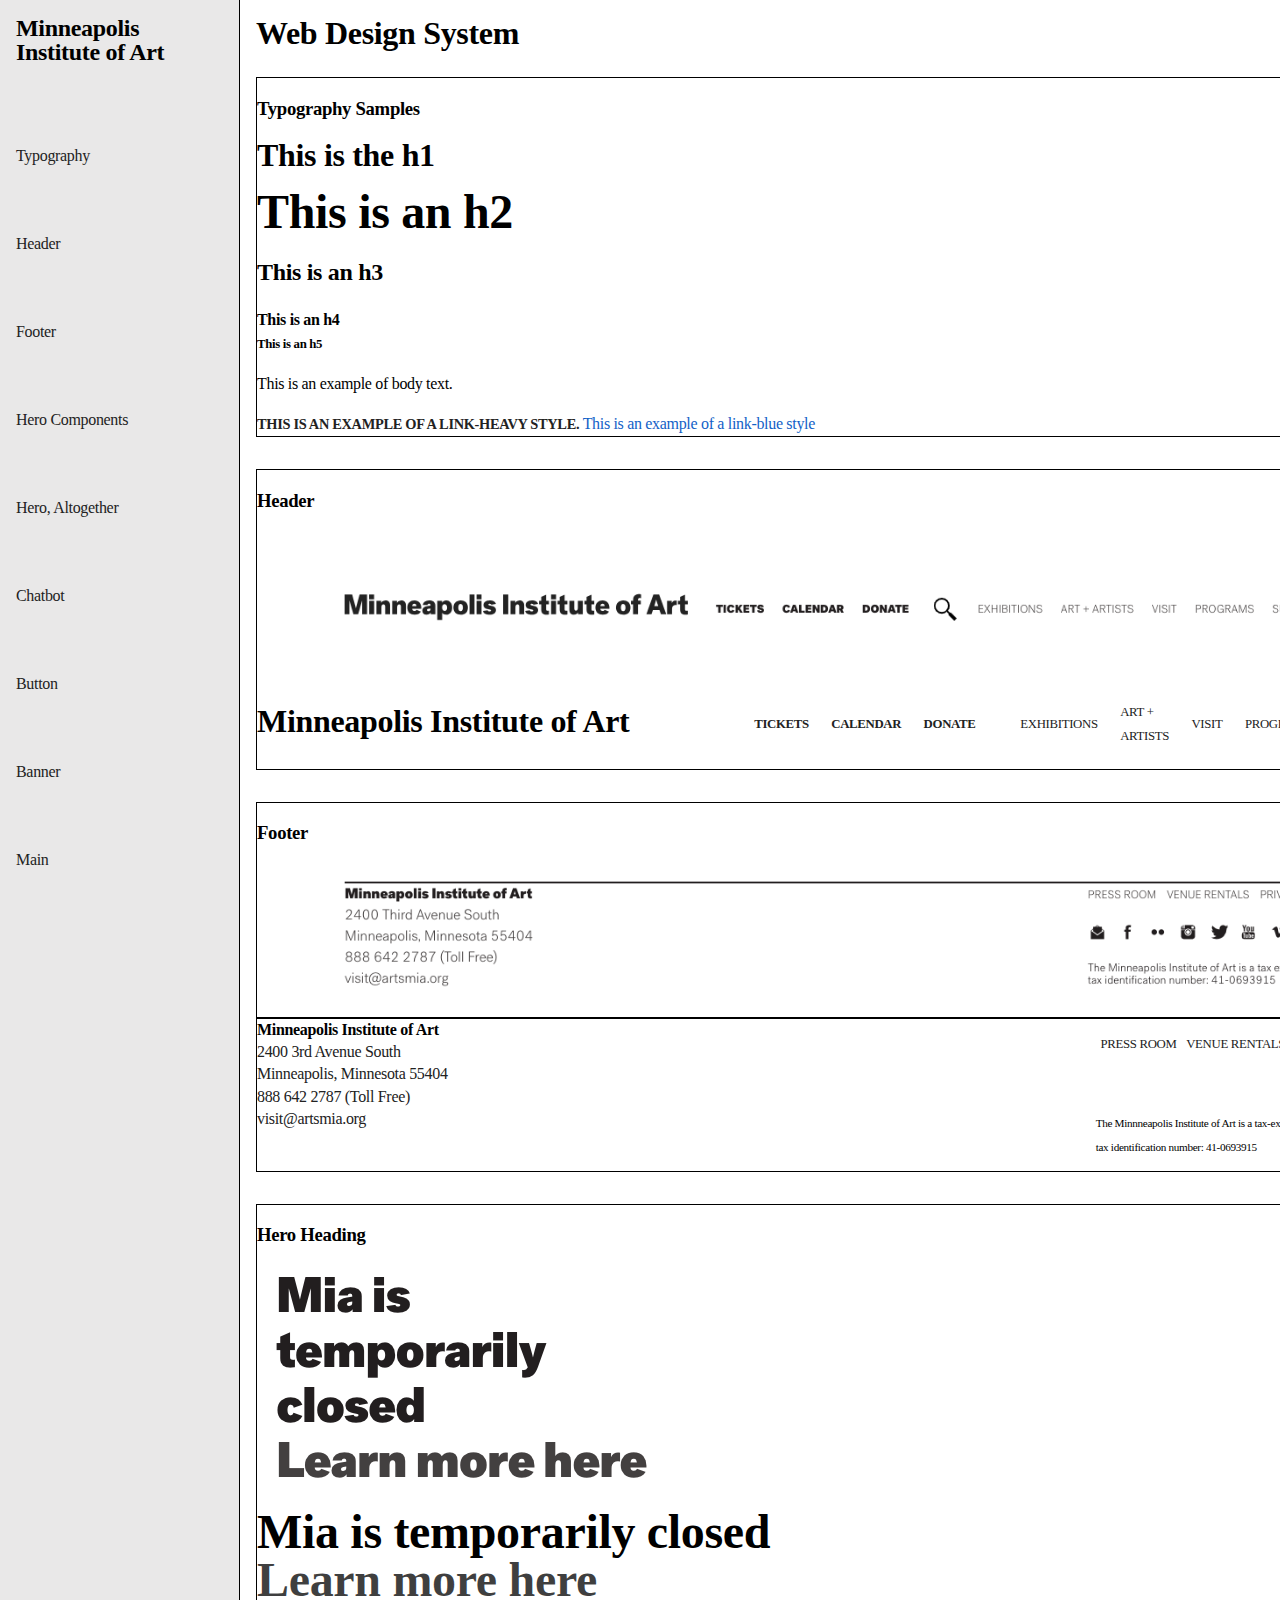
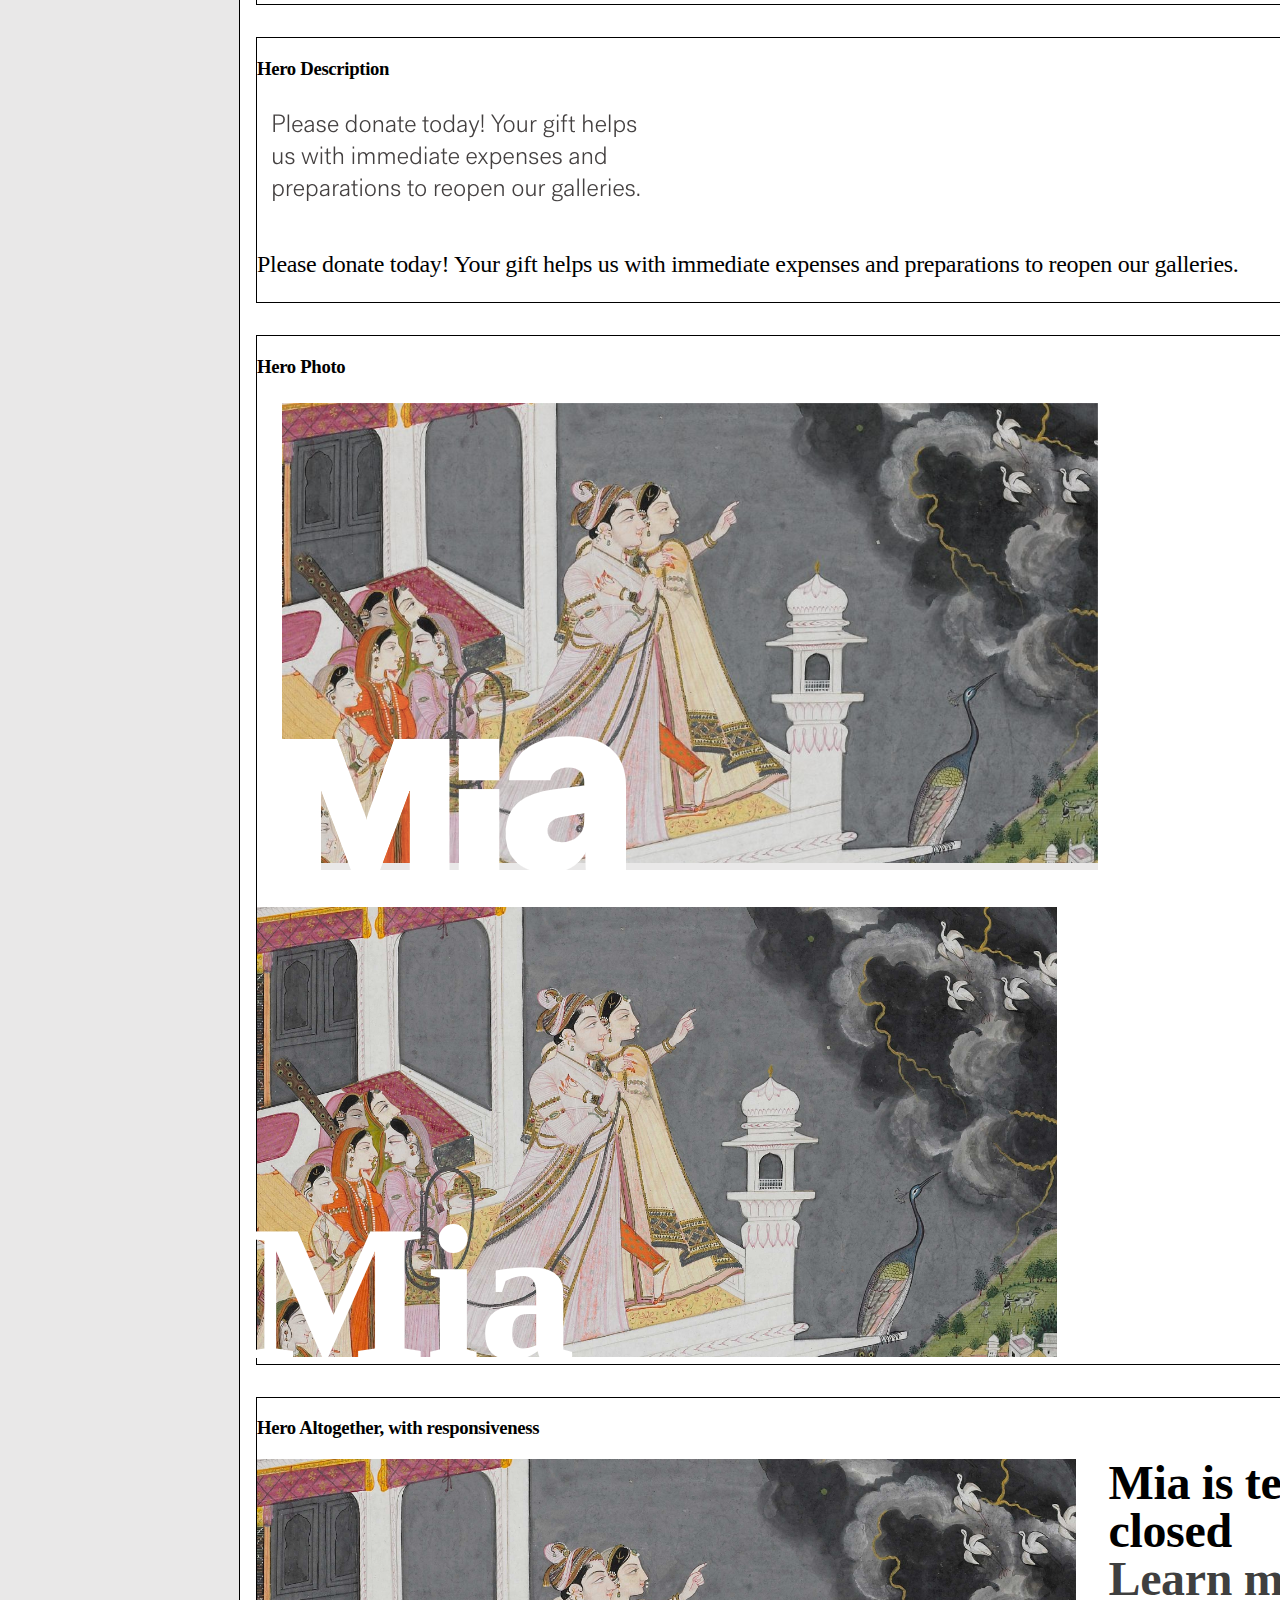
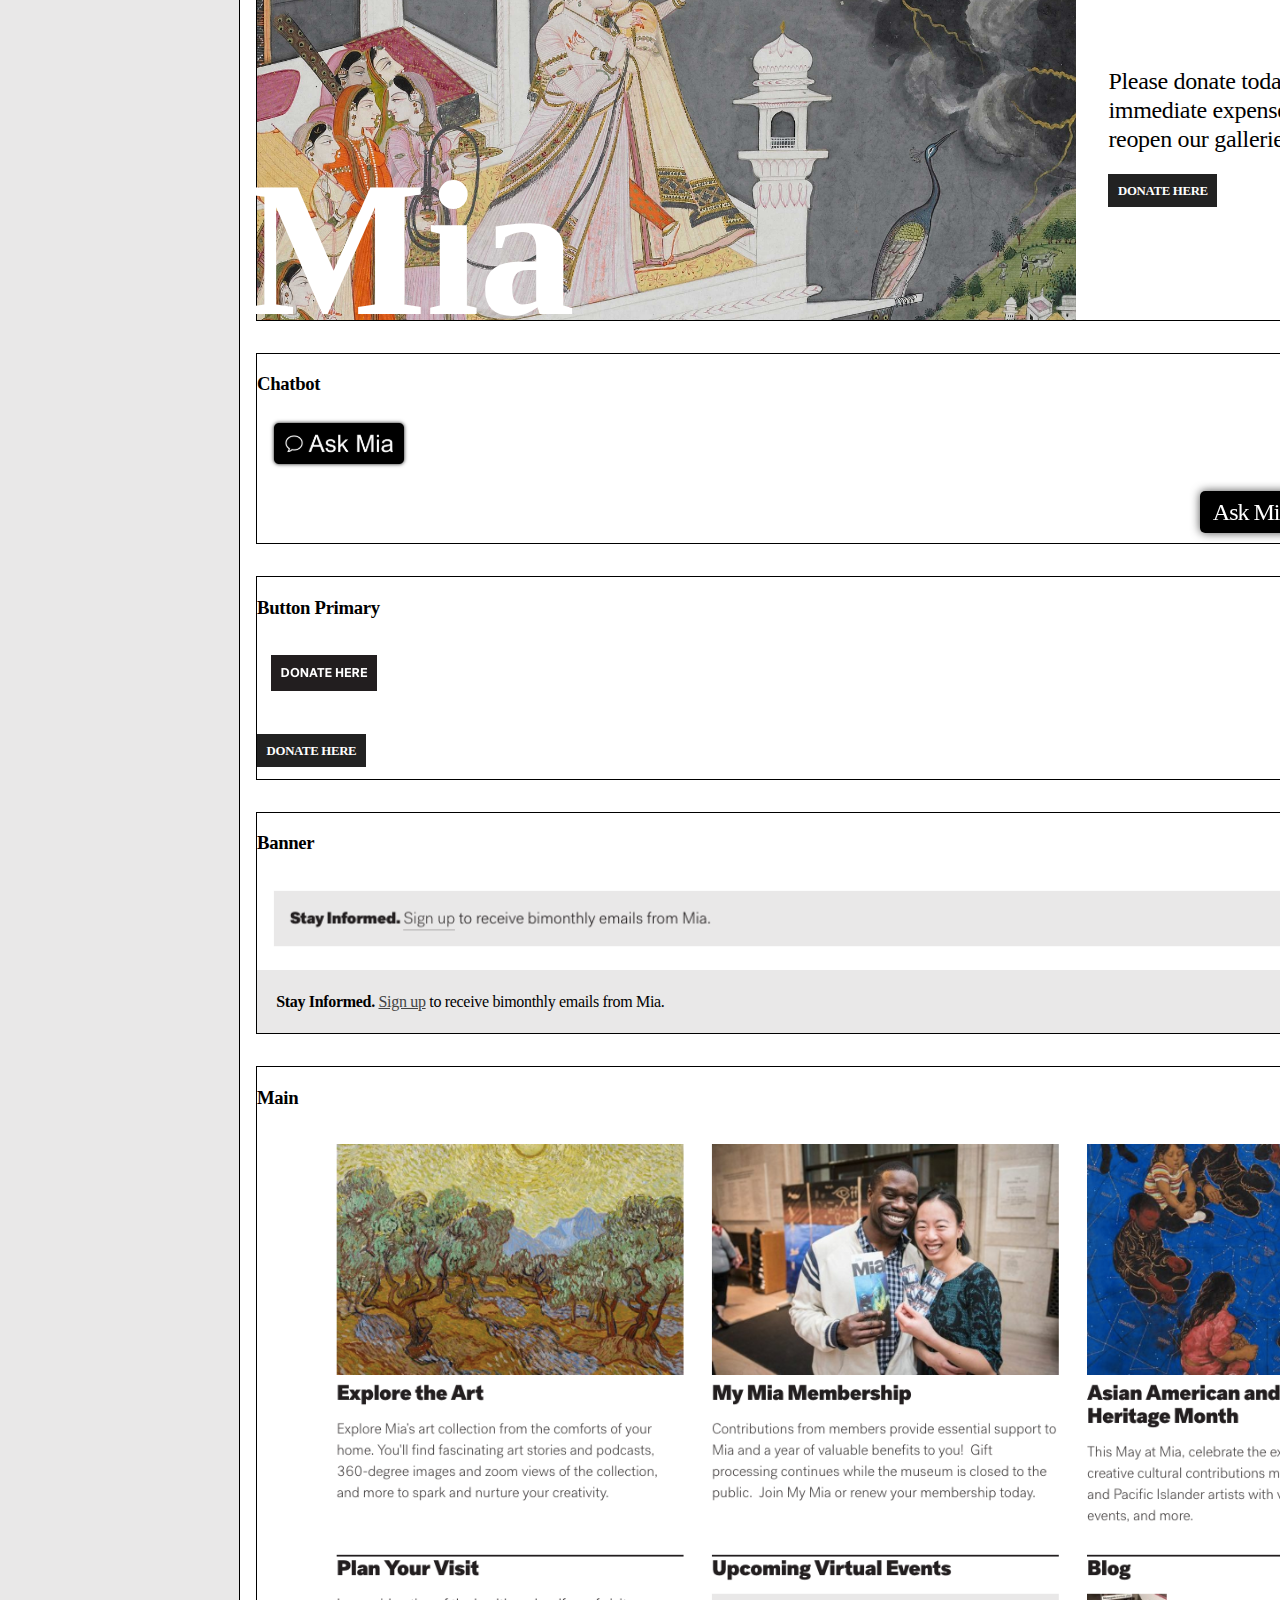
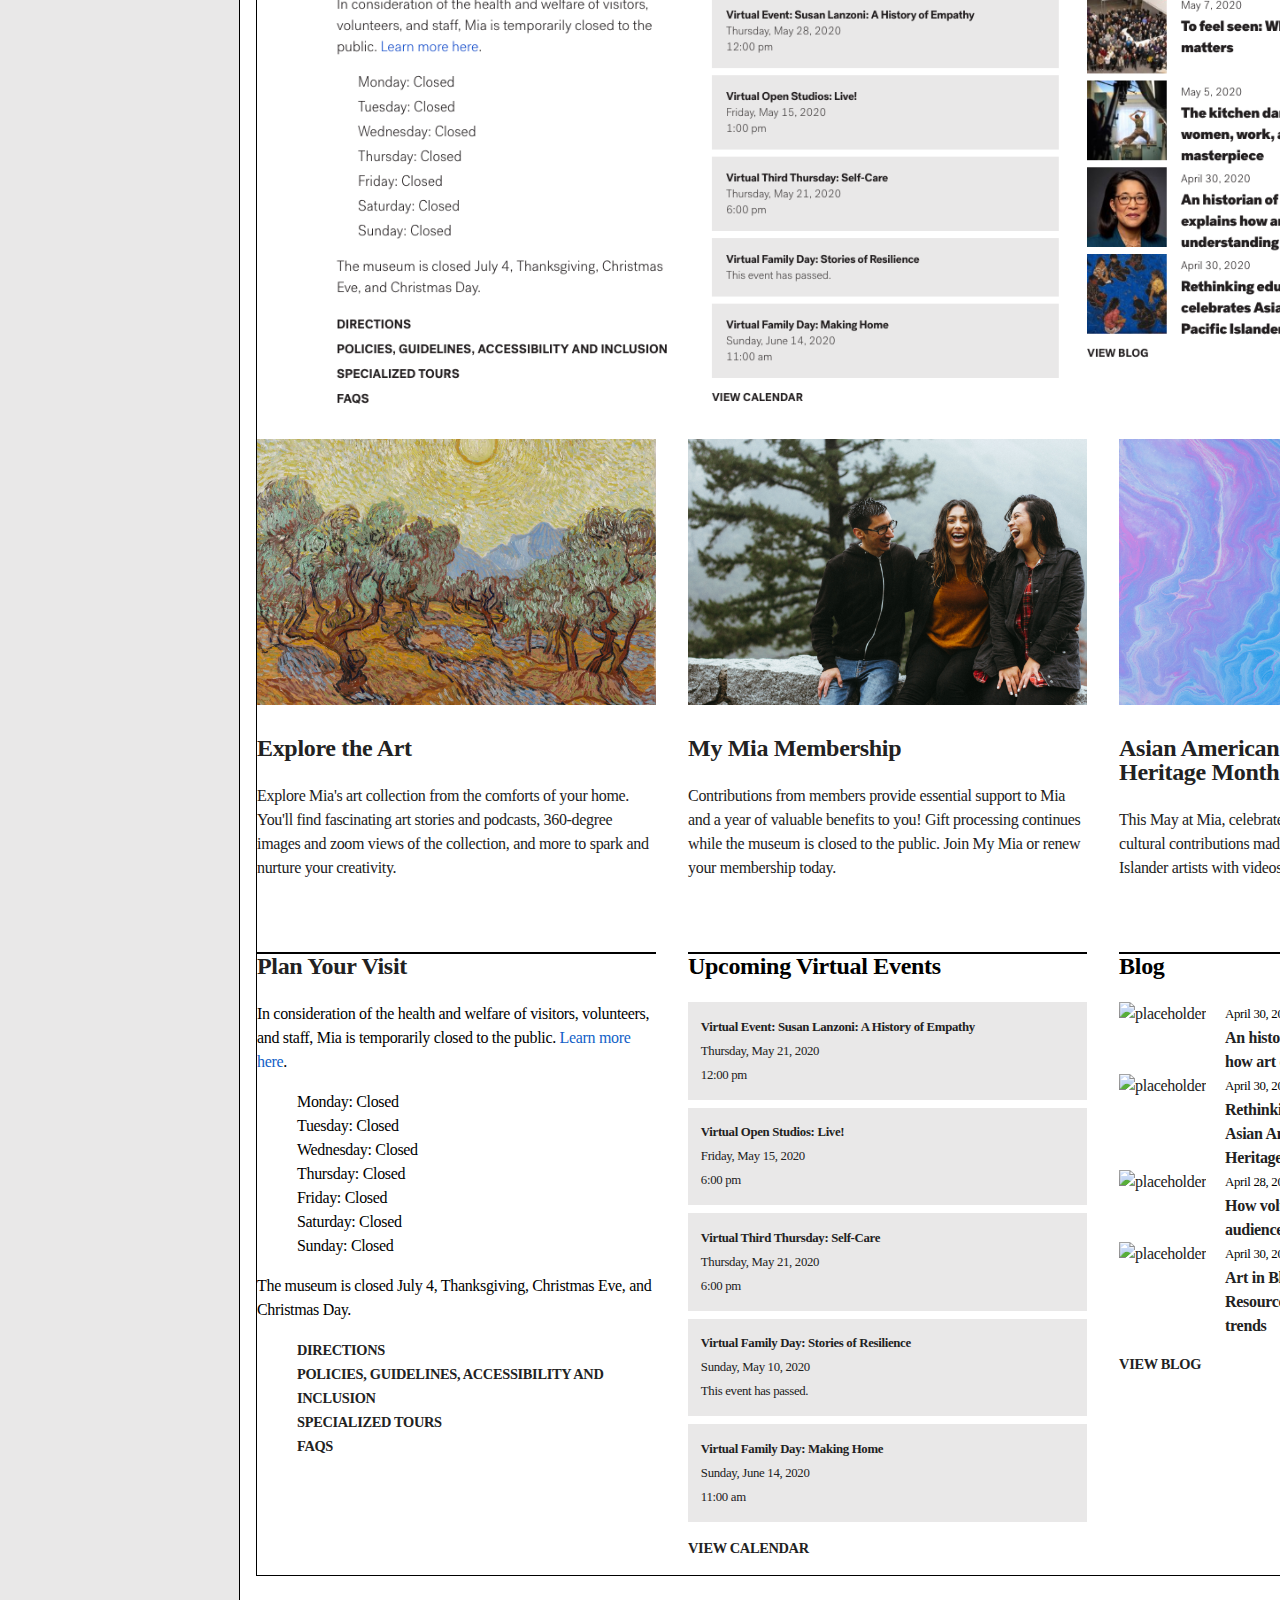
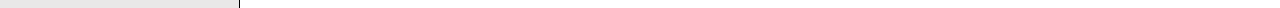
==== commit 33a915cf: "remove unused photos from components img folder" ====
--- a/components/index.html
+++ b/components/index.html
@@ -13,9 +13,9 @@
     <header class="sidebar">
         <h2>Minneapolis Institute of Art</h2>
         <ul>
+            <li><a href="index.html#typography">Typography</a></li>
             <li><a href="index.html#component_header">Header</a></li>
             <li><a href="index.html#component_footer">Footer</a></li>
-            <li><a href="index.html#typography">Typography</a></li>
             <li><a href="index.html#component_hero-heading">Hero Components</a></li>
             <li><a href="index.html#component_hero-all">Hero, Altogether</a></li>
             <li><a href="index.html#component_chatbot">Chatbot</a></li>
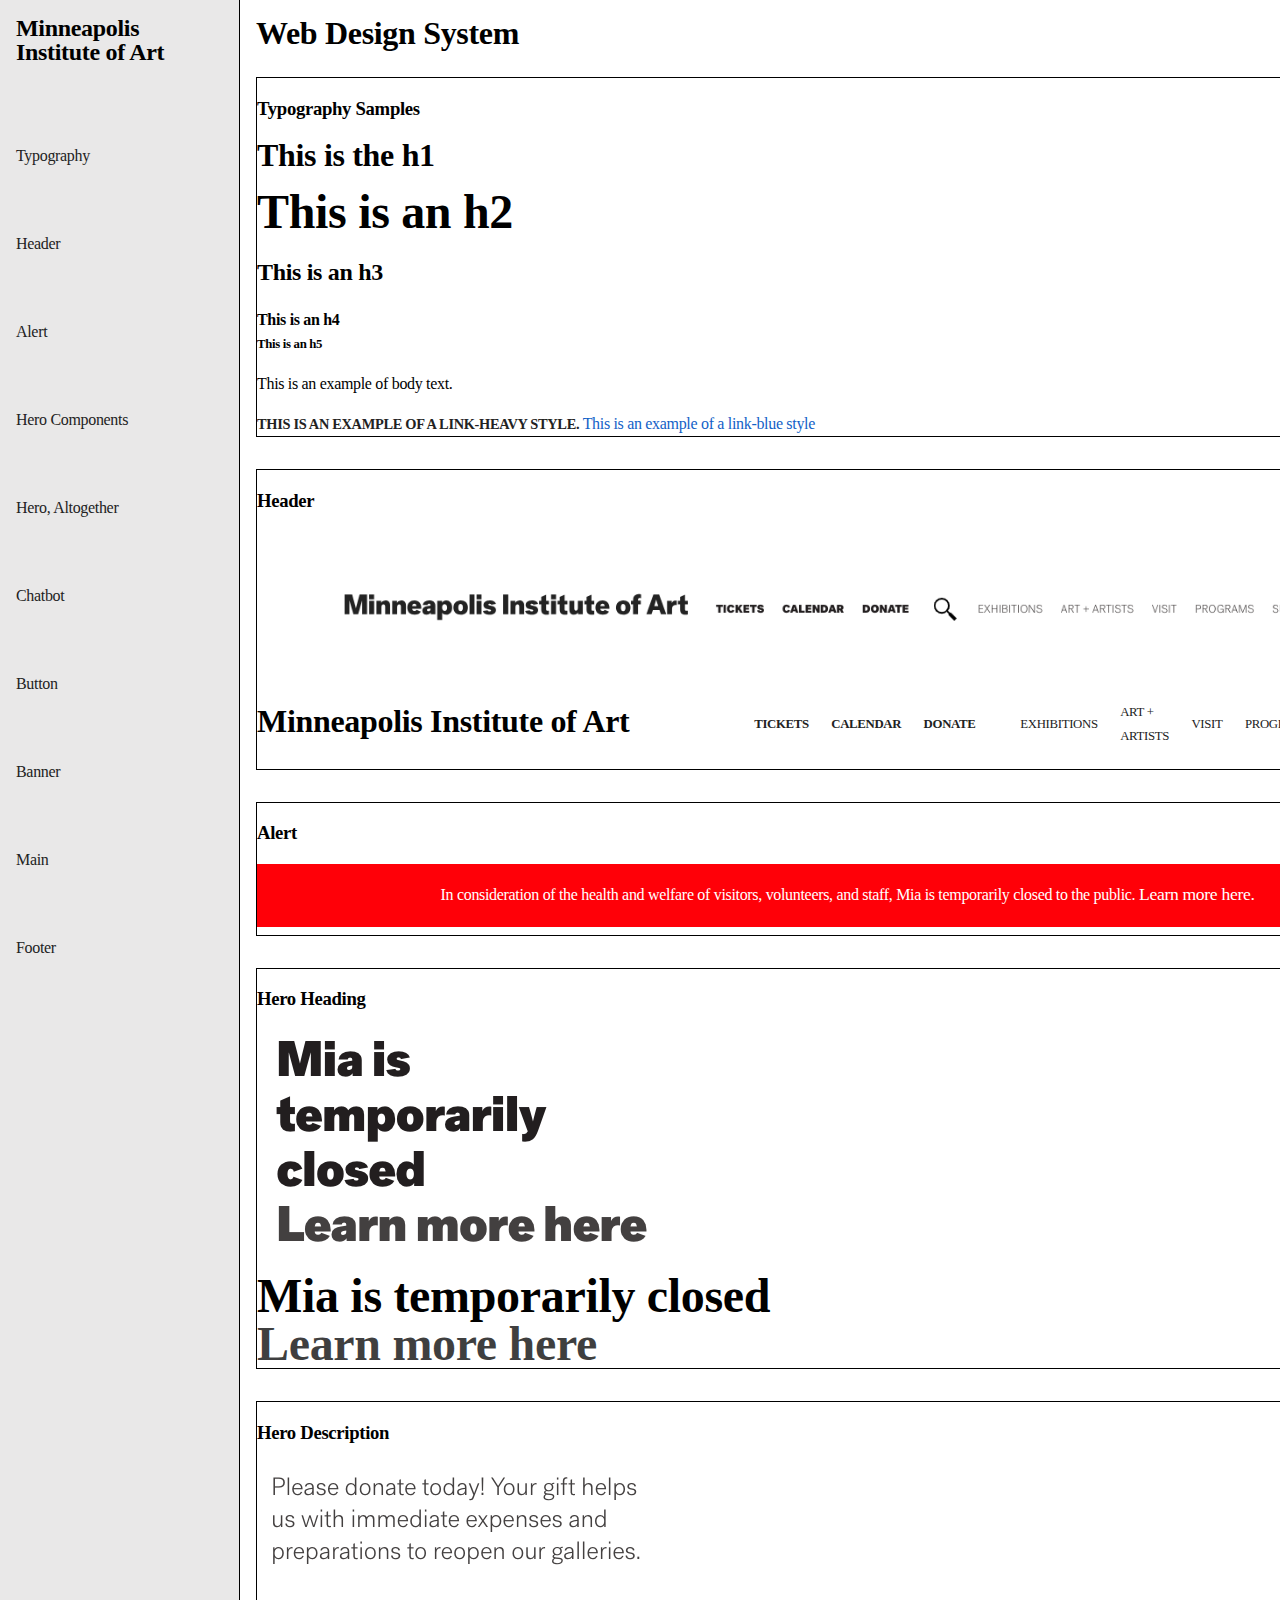
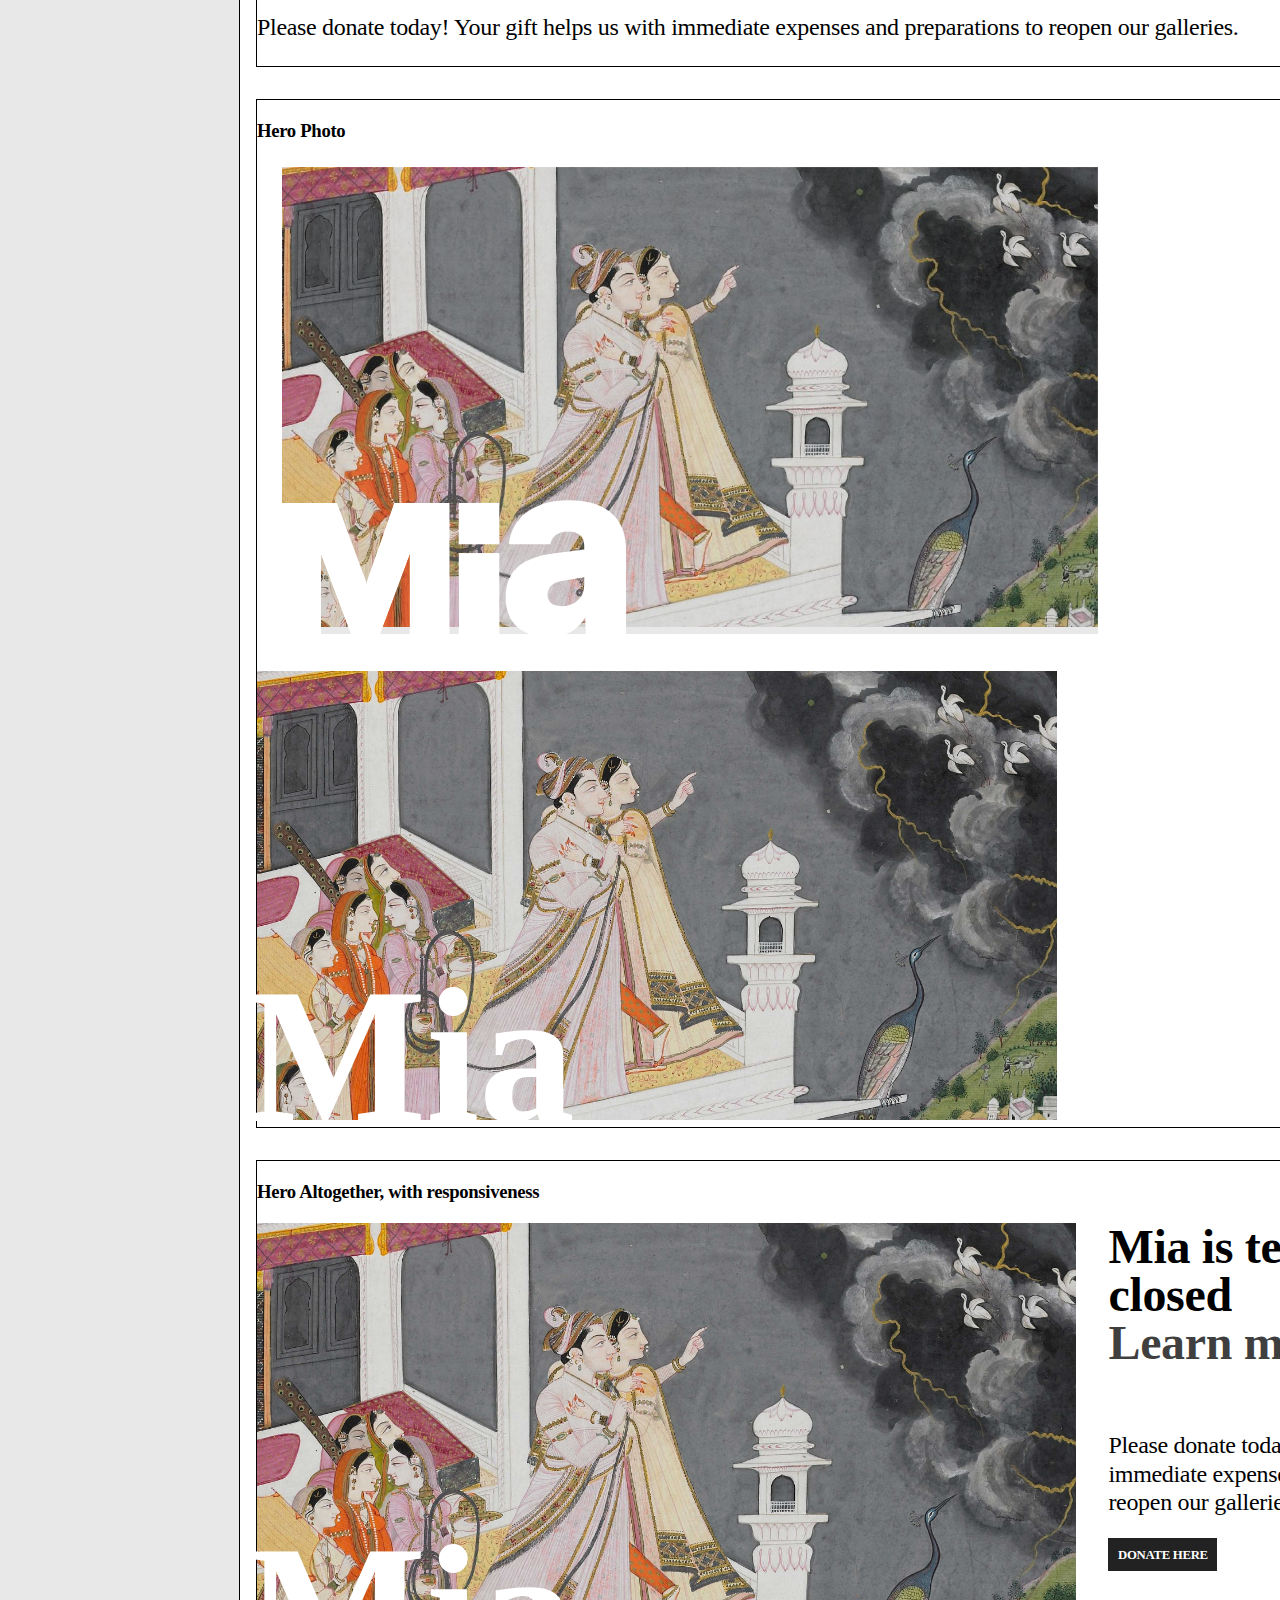
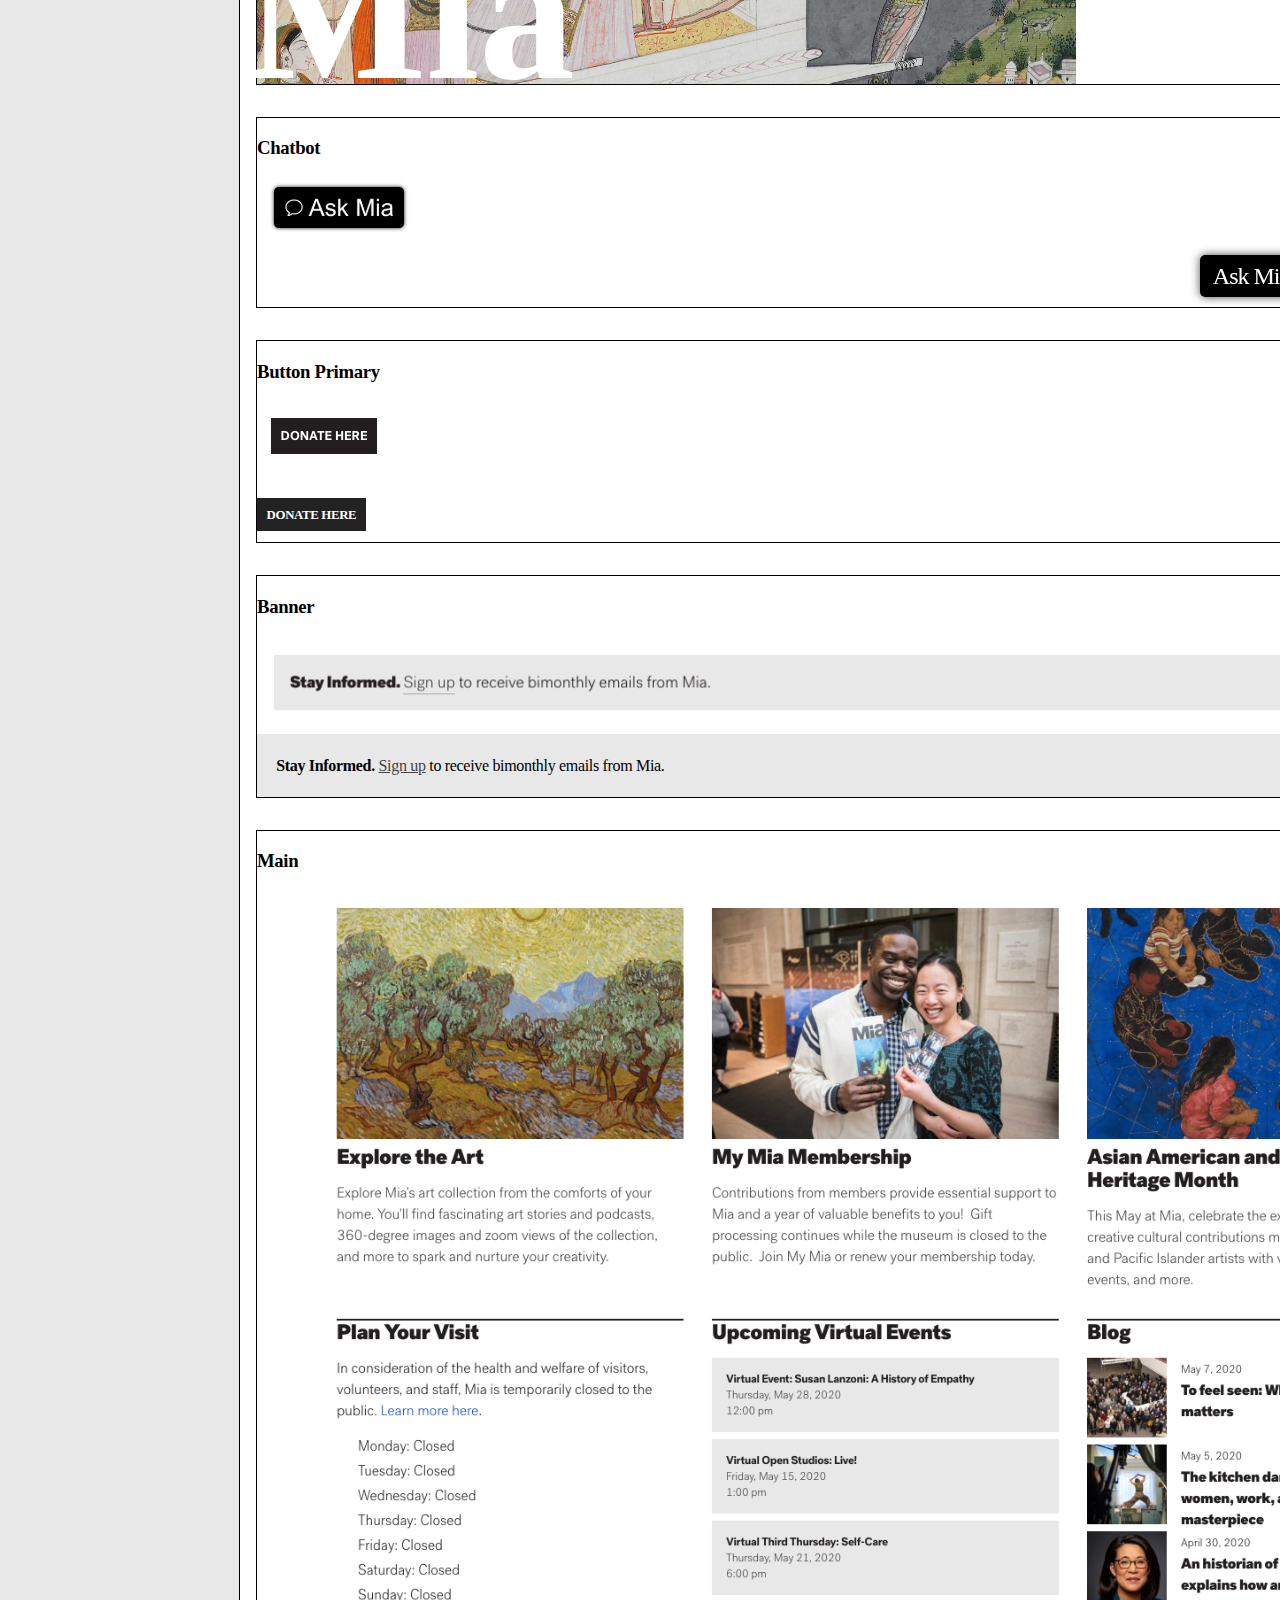
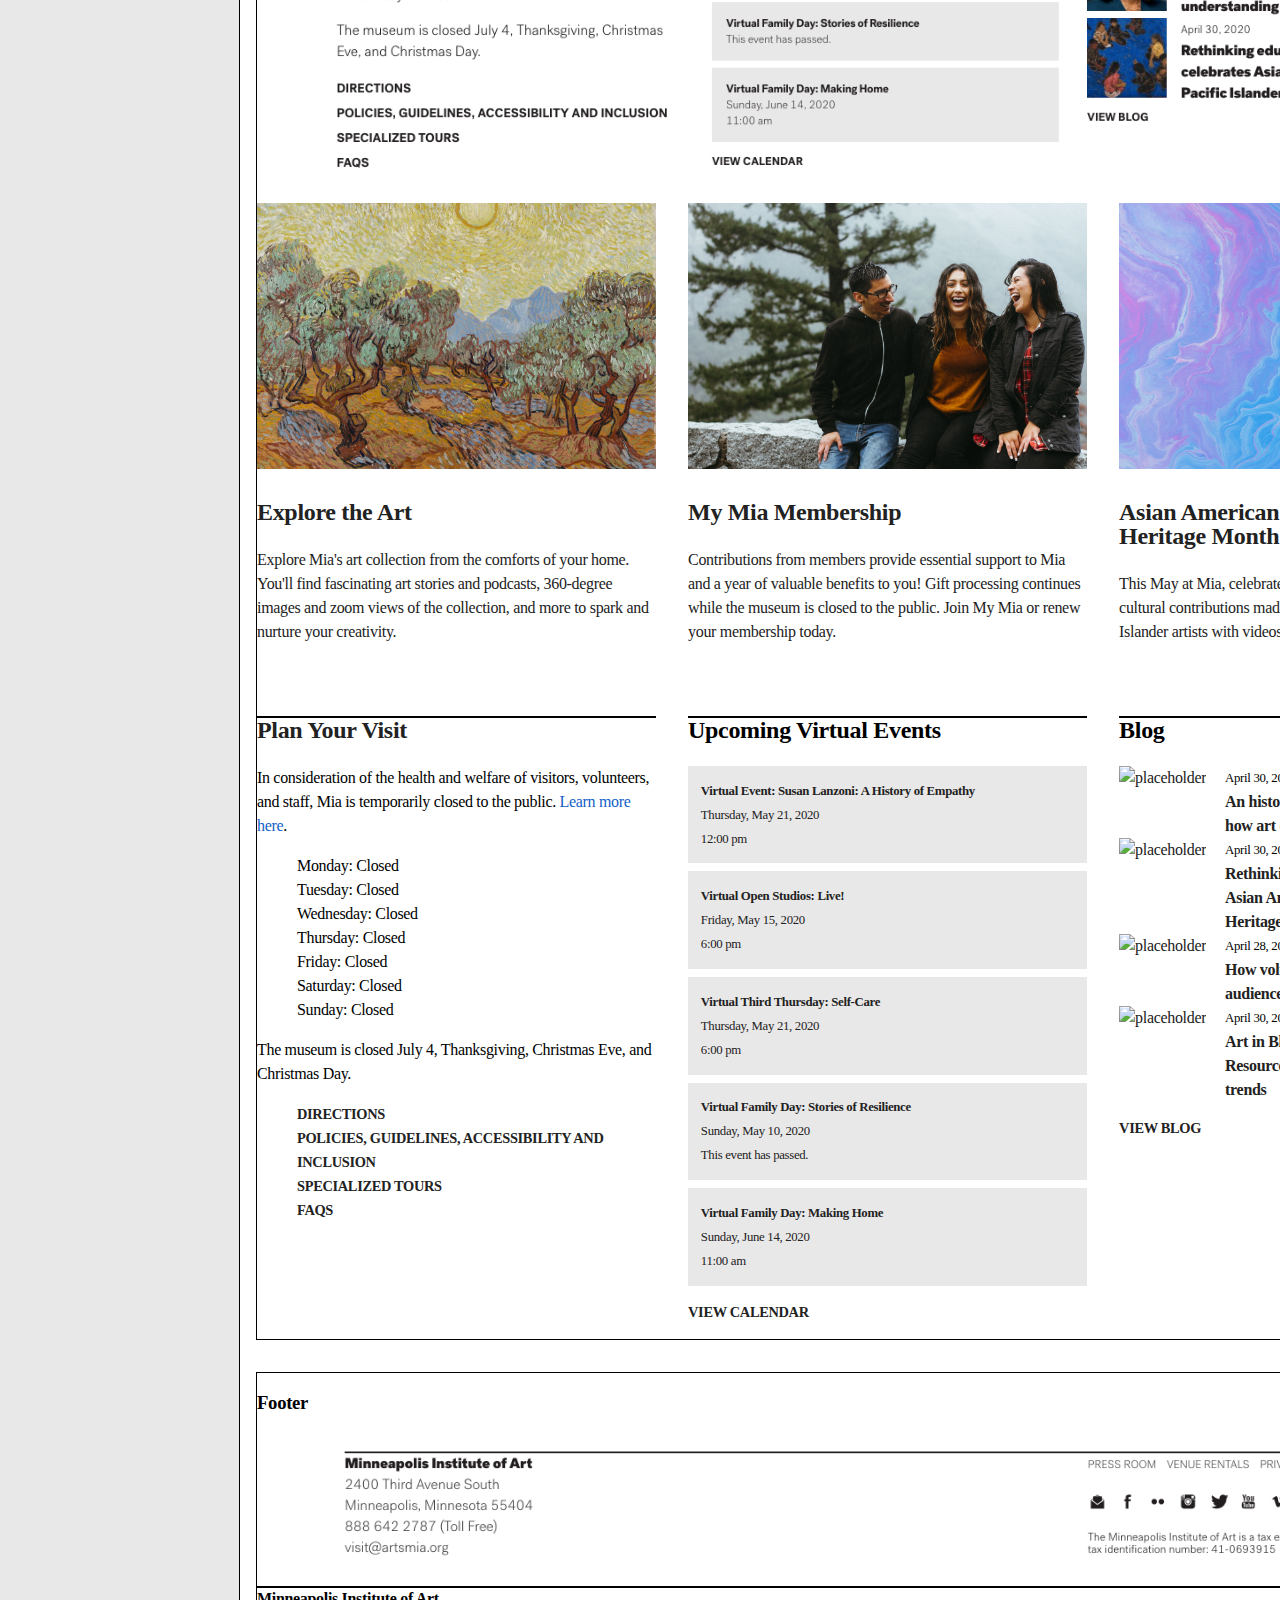
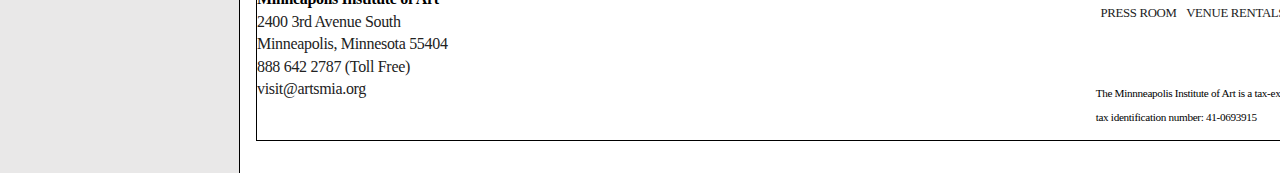
==== commit 56a2c838: "validate components and index" ====
--- a/components/index.html
+++ b/components/index.html
@@ -15,13 +15,14 @@
         <ul>
             <li><a href="index.html#typography">Typography</a></li>
             <li><a href="index.html#component_header">Header</a></li>
-            <li><a href="index.html#component_footer">Footer</a></li>
+            <li><a href="index.html#component_alert">Alert</a></li>
             <li><a href="index.html#component_hero-heading">Hero Components</a></li>
             <li><a href="index.html#component_hero-all">Hero, Altogether</a></li>
             <li><a href="index.html#component_chatbot">Chatbot</a></li>
             <li><a href="index.html#component_button">Button</a></li>
             <li><a href="index.html#component_banner">Banner</a></li>
             <li><a href="index.html#component_main">Main</a></li>
+            <li><a href="index.html#component_footer">Footer</a></li>
         </ul>
     </header>
 
@@ -70,44 +71,22 @@
                 </header>
             </div>   
         </article>   
-        
-        <article class="component">
-            <h3 id="component_footer">Footer</h3>
-            <img src ="img/home/footer/footer.png" alt="screenshot of footer">
-
-            <div class="footer__code">
-                <footer class="footer_navbar">
-                    <ul class="contact_list">
-                        <li class="contact_list-wordmark">Minneapolis Institute of Art</li>
-                        <li class="contact_list-item"><a href="#">2400 3rd Avenue South <br> Minneapolis, Minnesota 55404</a></li>
-                        <li class="contact_list-item"><a href="#">888 642 2787 (Toll Free)</a></li>
-                        <li class="contact_list-item"><a href="#">visit@artsmia.org</a></li>
-                    </ul>
-
-                    <div class="nav_list">
-                        <ul class="request_list">
-                            <li><a href="#" class="request_list-item">Press Room</a></li>
-                            <li><a href="#" class="request_list-item">Venue Rentals</a></li>
-                            <li><a href="#" class="request_list-item">Privacy Policy</a></li>
-                        </ul>
-
-                        <ul class="social_list">
-                            <li><a href="#" class="social_list-item"><i class="fas fa-envelope-open-text"></i></a></li>
-                            <li><a href="#" class="social_list-item"><i class="fab fa-facebook-f"></i></a></li>
-                            <li><a href="#" class="social_list-item"><i class="fab fa-flickr"></i></a></li>
-                            <li><a href="#" class="social_list-item"><i class="fab fa-instagram-square"></i></a></li>
-                            <li><a href="#" class="social_list-item"><i class="fab fa-twitter"></i></a></li>
-                            <li><a href="#" class="social_list-item"><i class="fab fa-youtube-square"></i></a></li>
-                            <li><a href="#" class="social_list-item"><i class="fab fa-vimeo-v"></i></a></li>
-                            <li><a href="#" class="social_list-item"><i class="fab fa-tumblr"></i></a></li>
-                        </ul>
-
-                        <p class="tax-exempt">
-                            The Minnneapolis Institute of Art is a tax-exempt nonprofit <br> tax identification number: 41-0693915</p>
-                    </div>
-                </footer>
-            </div>
-        </article>
+
+
+        <article class="component">
+            <h3 id="component_alert">Alert</h3>
+            <div class="alert__code">
+                <div class="alert">
+                    <div class="container">
+                        <div class="alert_text">
+                            <p class="alert_text-item">In consideration of the health and welfare of visitors, volunteers, and staff, Mia is temporarily closed to the public. <a href="#">Learn more here.</a></p>
+                            <p class="alert_text-item"><a href="#">X</a></p>
+                        </div><!--end di alert text-->
+                    </div><!--end div container-->
+                </div><!--end div alert-->
+            </div><!--end div alert__code-->
+        </article><!--end article component-->
+
         
         <article class="component">
             <h3 id="component_hero-heading">Hero Heading</h3>
@@ -185,10 +164,10 @@
             <h3 id="component_banner">Banner</h3>
             <img src="img/home/banner/banner.png" alt="screenshot of banner">
             <div class="banner__code">
-                <div class="banner">
+                <article class="banner">
                     <h4 class="banner_title">Stay Informed.</h4>
                     <p class="banner_text"><a href="#" class="signup_link">Sign up</a> to receive bimonthly emails from Mia.</p>
-                </div>
+                </article>
             </div>
         </article>
 
@@ -327,6 +306,44 @@
             </div> <!--end div post main -->
         </article>
 
+        <article class="component">
+            <h3 id="component_footer">Footer</h3>
+            <img src ="img/home/footer/footer.png" alt="screenshot of footer">
+
+            <div class="footer__code">
+                <footer class="footer_navbar">
+                    <ul class="contact_list">
+                        <li class="contact_list-wordmark">Minneapolis Institute of Art</li>
+                        <li class="contact_list-item"><a href="#">2400 3rd Avenue South <br> Minneapolis, Minnesota 55404</a></li>
+                        <li class="contact_list-item"><a href="#">888 642 2787 (Toll Free)</a></li>
+                        <li class="contact_list-item"><a href="#">visit@artsmia.org</a></li>
+                    </ul>
+
+                    <div class="nav_list">
+                        <ul class="request_list">
+                            <li><a href="#" class="request_list-item">Press Room</a></li>
+                            <li><a href="#" class="request_list-item">Venue Rentals</a></li>
+                            <li><a href="#" class="request_list-item">Privacy Policy</a></li>
+                        </ul>
+
+                        <ul class="social_list">
+                            <li><a href="#" class="social_list-item"><i class="fas fa-envelope-open-text"></i></a></li>
+                            <li><a href="#" class="social_list-item"><i class="fab fa-facebook-f"></i></a></li>
+                            <li><a href="#" class="social_list-item"><i class="fab fa-flickr"></i></a></li>
+                            <li><a href="#" class="social_list-item"><i class="fab fa-instagram-square"></i></a></li>
+                            <li><a href="#" class="social_list-item"><i class="fab fa-twitter"></i></a></li>
+                            <li><a href="#" class="social_list-item"><i class="fab fa-youtube-square"></i></a></li>
+                            <li><a href="#" class="social_list-item"><i class="fab fa-vimeo-v"></i></a></li>
+                            <li><a href="#" class="social_list-item"><i class="fab fa-tumblr"></i></a></li>
+                        </ul>
+
+                        <p class="tax-exempt">
+                            The Minnneapolis Institute of Art is a tax-exempt nonprofit <br> tax identification number: 41-0693915</p>
+                    </div>
+                </footer>
+            </div>
+        </article>
+
 
     </div><!--end div container-->
 </body>
--- a/css/components/main.css
+++ b/css/components/main.css
@@ -276,80 +276,35 @@
 }
 
 
-/** Footer **/
-.footer_navbar {
-  display: grid;
-  grid-template-columns: repeat(auto-fill, minmax(200px, 1fr));
-  grid-gap: 33%;
-  justify-content: space-between;
-  border-top: 2px solid black;
-}
-
-footer ul {
-  list-style-type: none;
-}
-
-.contact_list {
-  font-weight: 300;
-  line-height: 1.4rem;
-  padding: 0;
-  margin: 0;
-}
-  
-.contact_list-wordmark {
-  font-weight: 700;
-}
-
-.contact_list-item a {
-  text-decoration: none;
-  color: #222;
-}
-
-.contact_list-item a:hover {
-  text-decoration: underline;
-}
-
-.nav_list {
-  padding-right: 5rem;
-}
-
-.request_list {
-  display: flex;
-  text-transform: uppercase;
-  font-weight: 300;
-  font-size: .8rem;
-  padding: 0;
-}
-
-.request_list-item {
-  padding: .3rem;
-}
-
-.request_list a:hover {
-  text-decoration: underline;
-}
-
-.request_list a, .social_list a {
-  color: #222;
-  text-decoration: none;
-}
-
-.social_list {
-  display: flex;
-  padding: 0;
-}
-
-.social_list-item {
-  padding: .7rem;
-}
-
-.social_list a:hover {
-  color: rgba(0, 0, 0, .75);
-}
-
-.tax-exempt{
-  font-weight: 300;
-  font-size: .7rem;
+
+/** Alert**/
+.alert {
+  background-color: #ff0008;
+  color: white;
+  margin: .5rem 0;
+  padding: 1.2rem;
+  font-weight: 400;
+  text-align: center;
+  position: sticky;
+  top: 0;
+  z-index: 1;
+}
+
+.alert a{
+  color: white;
+  font-size: 1.1rem;
+  line-height: 1.1rem;
+  font-weight: 500;
+  text-decoration: none;
+}
+
+.alert a:hover {
+  text-decoration: underline; 
+}
+
+.alert_text-item {
+  display: inline;
+  padding: 2rem;
 }
 
 /**Hero**/
@@ -570,3 +525,79 @@
 }
 
 
+/** Footer **/
+.footer_navbar {
+  display: grid;
+  grid-template-columns: repeat(auto-fill, minmax(200px, 1fr));
+  grid-gap: 33%;
+  justify-content: space-between;
+  border-top: 2px solid black;
+}
+
+footer ul {
+  list-style-type: none;
+}
+
+.contact_list {
+  font-weight: 300;
+  line-height: 1.4rem;
+  padding: 0;
+  margin: 0;
+}
+  
+.contact_list-wordmark {
+  font-weight: 700;
+}
+
+.contact_list-item a {
+  text-decoration: none;
+  color: #222;
+}
+
+.contact_list-item a:hover {
+  text-decoration: underline;
+}
+
+.nav_list {
+  padding-right: 5rem;
+}
+
+.request_list {
+  display: flex;
+  text-transform: uppercase;
+  font-weight: 300;
+  font-size: .8rem;
+  padding: 0;
+}
+
+.request_list-item {
+  padding: .3rem;
+}
+
+.request_list a:hover {
+  text-decoration: underline;
+}
+
+.request_list a, .social_list a {
+  color: #222;
+  text-decoration: none;
+}
+
+.social_list {
+  display: flex;
+  padding: 0;
+}
+
+.social_list-item {
+  padding: .7rem;
+}
+
+.social_list a:hover {
+  color: rgba(0, 0, 0, .75);
+}
+
+.tax-exempt{
+  font-weight: 300;
+  font-size: .7rem;
+}
+
